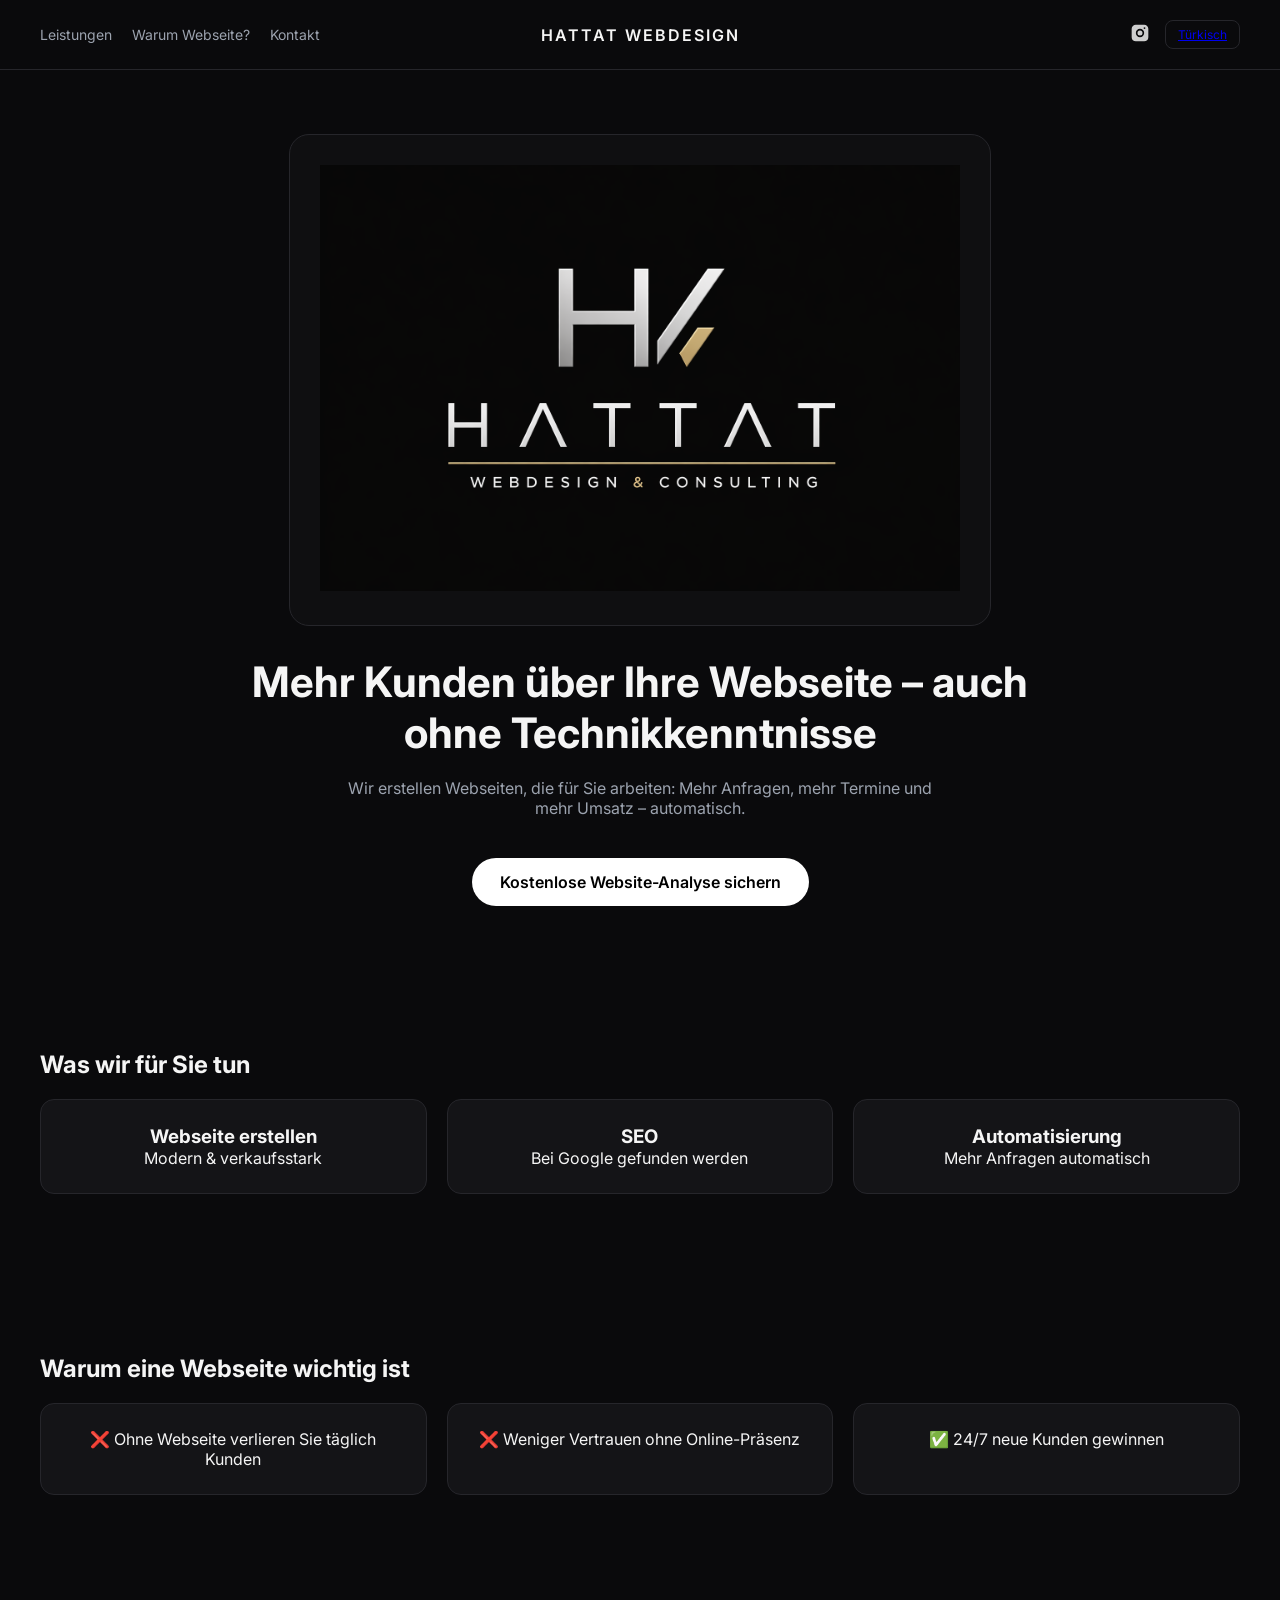
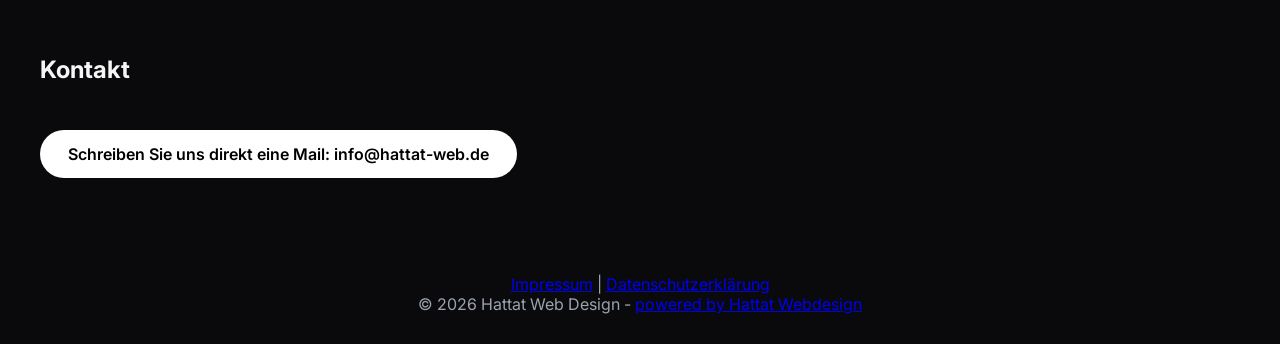
==== index.html @ f9e02ce4 "ch05" ====
<!DOCTYPE html>
<html lang="de">
<head>
<meta charset="UTF-8">
<meta name="viewport" content="width=device-width, initial-scale=1.0">

<title>Webdesign Mannheim & Umgebung | Mehr Kunden mit Ihrer Webseite</title>
<meta name="description" content="Professionelles Webdesign für Mannheim, Heidelberg & Umgebung. Mehr Kunden, mehr Anfragen und mehr Umsatz mit Ihrer Webseite. Jetzt kostenloses Angebot sichern.">

<link rel="icon" type="image/png" href="assets/logo.png">
<link href="https://fonts.googleapis.com/css2?family=Inter:wght@400;600&display=swap" rel="stylesheet">

<style>
:root {
  --bg:#0a0a0c;
  --card:#141417;
  --text:#f5f5f5;
  --muted:#9ca3af;
  --border:#26262b;
  --accent:#c39b6e;
}

* {margin:0;padding:0;box-sizing:border-box;font-family:Inter,sans-serif;}
body {background:var(--bg);color:var(--text);} 

header {
  display:grid;
  grid-template-columns:1fr auto 1fr;
  align-items:center;
  padding:20px 40px;
  border-bottom:1px solid var(--border);
}

nav {display:flex;gap:20px;}
nav a {color:var(--muted);text-decoration:none;font-size:14px;}
nav a:hover {color:white;}

.logo-text {text-align:center;font-weight:600;letter-spacing:2px;}

.header-right {display:flex;justify-content:flex-end;gap:15px;align-items:center;}

.lang {border:1px solid var(--border);padding:6px 12px;border-radius:8px;cursor:pointer;font-size:12px;}

.insta-icon {
  width:20px;
  height:20px;
  display:inline-block;
  cursor:pointer;
  opacity:0.8;
  transition:0.3s;
}

.insta-icon:hover {opacity:1;transform:scale(1.1);} 

.hero {
  min-height:100vh;
  display:flex;
  flex-direction:column;
  justify-content:center;
  align-items:center;
  text-align:center;
  padding:20px;
}

.hero-logo {
  border:1px solid var(--border);
  padding:30px;
  border-radius:20px;
  margin-bottom:30px;
  background:rgba(255,255,255,0.02);
}

.hero-logo img {
  width:640px;
}

.hero h1 {font-size:42px;max-width:800px;}
.hero p {margin-top:20px;color:var(--muted);max-width:600px;}

.cta {
  margin-top:40px;
  padding:14px 28px;
  background:white;
  color:black;
  border-radius:50px;
  font-weight:600;
  text-decoration:none;
}

section {padding:80px 40px;}
h2 {margin-bottom:20px;}

.grid {display:grid;grid-template-columns:repeat(3,1fr);gap:20px;}
.card {background:var(--card);border:1px solid var(--border);padding:25px;border-radius:14px;text-align:center;}

form {display:flex;flex-direction:column;gap:15px;margin-top:20px;width:100%;max-width:400px;}
input,textarea {
  padding:12px;
  border-radius:8px;
  border:1px solid var(--border);
  background:#111;
  color:white;
}

button {padding:14px;border:none;border-radius:30px;background:var(--accent);color:black;font-weight:600;cursor:pointer;}

.site-footer {text-align:center;padding:30px;color:var(--muted);} 

.footer-icons {
  margin-top:10px;
}

@media(max-width:900px){
  .grid {grid-template-columns:1fr;}
  header {grid-template-columns:1fr;text-align:center;gap:20px;}
}
</style>
</head>

<body>

<header>
<nav>
<a href="#services">Leistungen</a>
<a href="#about">Warum Webseite?</a>
<a href="#contact">Kontakt</a>
</nav>

<div class="logo-text">HATTAT WEBDESIGN</div>

<div class="header-right">
<a href="https://www.instagram.com/hattat_web" target="_blank">
<svg class="insta-icon" fill="white" viewBox="0 0 24 24">
<path d="M7 2C4.2 2 2 4.2 2 7v10c0 2.8 2.2 5 5 5h10c2.8 0 5-2.2 5-5V7c0-2.8-2.2-5-5-5H7zm5 5a5 5 0 110 10 5 5 0 010-10zm6.5-.9a1.1 1.1 0 11-2.2 0 1.1 1.1 0 012.2 0zM12 9a3 3 0 100 6 3 3 0 000-6z"/>
</svg>
</a>
<a class="lang" href="index_tr.html">Türkisch</a>
</div>
</header>

<main>

<section class="hero">

<div class="hero-logo">
<img src="assets/logo.png" alt="Hattat Logo">
</div>

<h1>Mehr Kunden über Ihre Webseite – auch ohne Technikkenntnisse</h1>
<p>Wir erstellen Webseiten, die für Sie arbeiten: Mehr Anfragen, mehr Termine und mehr Umsatz – automatisch.</p>

<a href="#contact" class="cta">Kostenlose Website-Analyse sichern</a>

</section>

<section id="services">
<h2>Was wir für Sie tun</h2>
<div class="grid">
<div class="card"><h3>Webseite erstellen</h3><p>Modern & verkaufsstark</p></div>
<div class="card"><h3>SEO</h3><p>Bei Google gefunden werden</p></div>
<div class="card"><h3>Automatisierung</h3><p>Mehr Anfragen automatisch</p></div>
</div>
</section>

<section id="about">
<h2>Warum eine Webseite wichtig ist</h2>
<div class="grid">
<div class="card">❌ Ohne Webseite verlieren Sie täglich Kunden</div>
<div class="card">❌ Weniger Vertrauen ohne Online-Präsenz</div>
<div class="card">✅ 24/7 neue Kunden gewinnen</div>
</div>
</section>

<section id="contact">
<h2>Kontakt</h2>

<br>
<br>
 <a class="cta contact-btn" href="mailto:info@hattat-web.de">
    Schreiben Sie uns direkt eine Mail: info@hattat-web.de
  </a>

</section>

</main>

<footer class="site-footer">
  <div class="footer-nav">
    <a href="impressum.html">Impressum</a> |
    <a href="datenschutz.html">Datenschutzerklärung</a>
  </div>
  <p class="footer-copyright">
    &copy; 2026 Hattat Web Design - <a href="https://www.instagram.com/hattat_web?igsh=cmF1N2UxOXczeHlw&utm_source=qr">powered by Hattat Webdesign</a>
  </p>
  </footer>



</body>
</html>
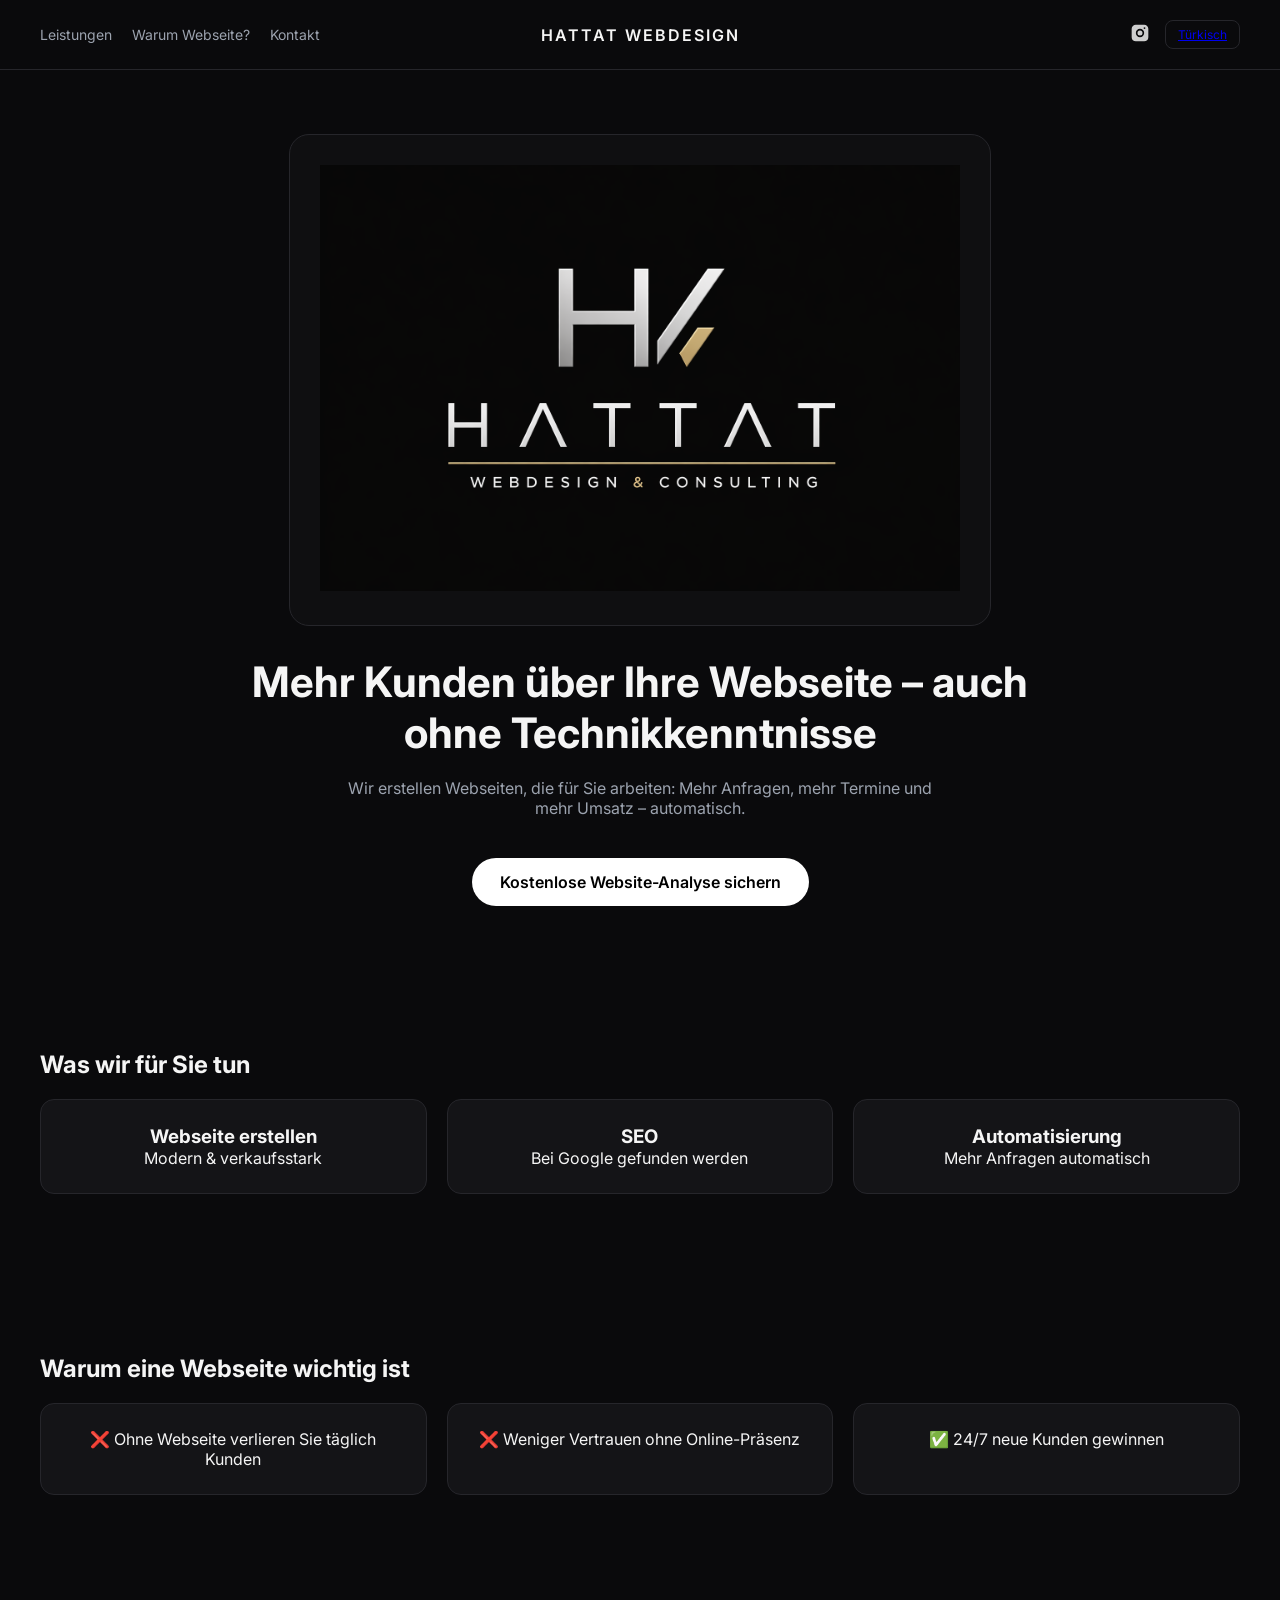
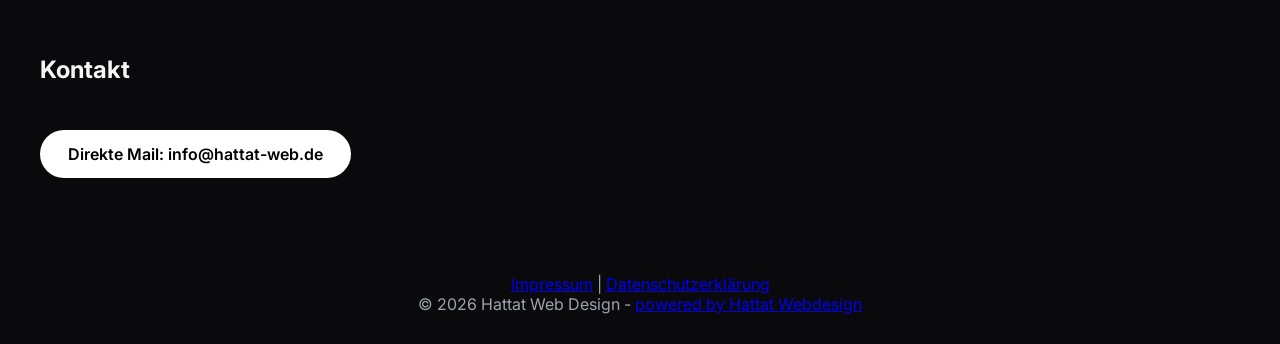
==== commit 0fe32097: "ch06" ====
--- a/index.html
+++ b/index.html
@@ -177,7 +177,7 @@
 <br>
 <br>
  <a class="cta contact-btn" href="mailto:info@hattat-web.de">
-    Schreiben Sie uns direkt eine Mail: info@hattat-web.de
+    Direkte Mail: info@hattat-web.de
   </a>
 
 </section>
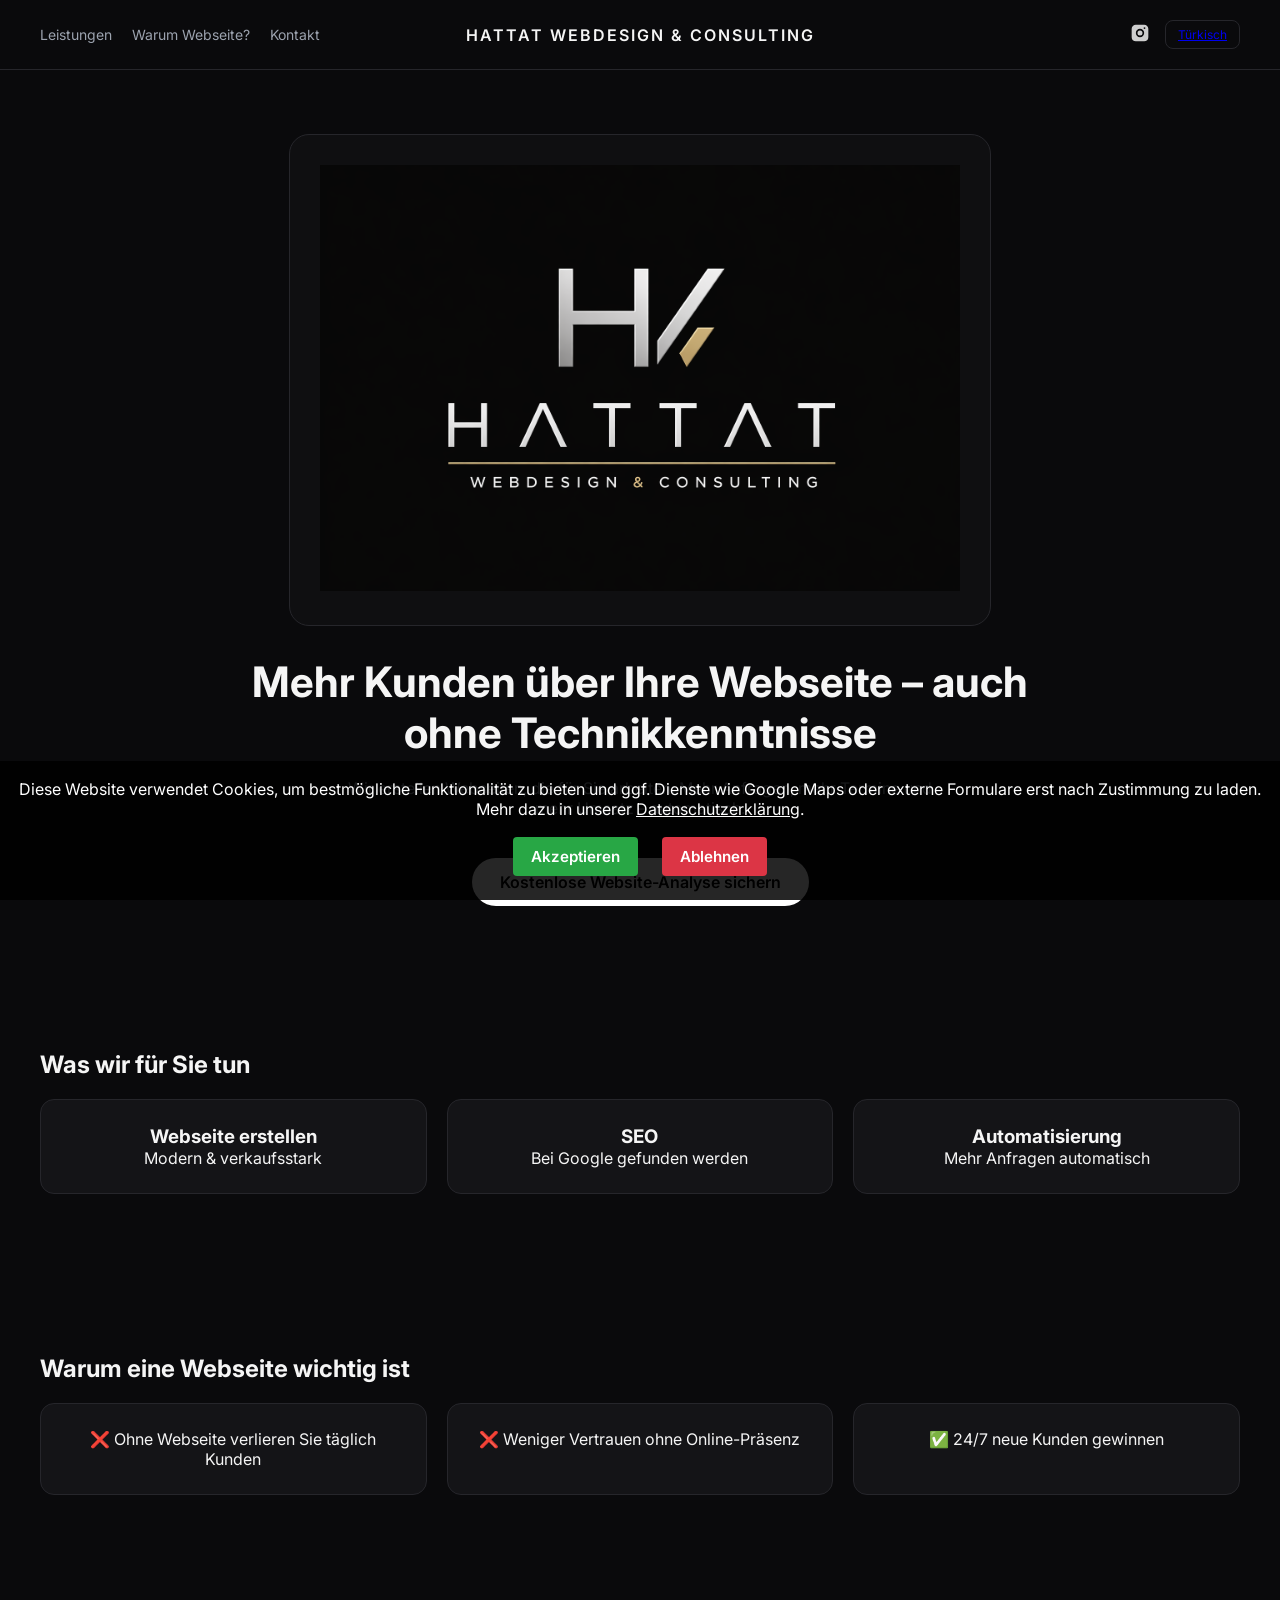
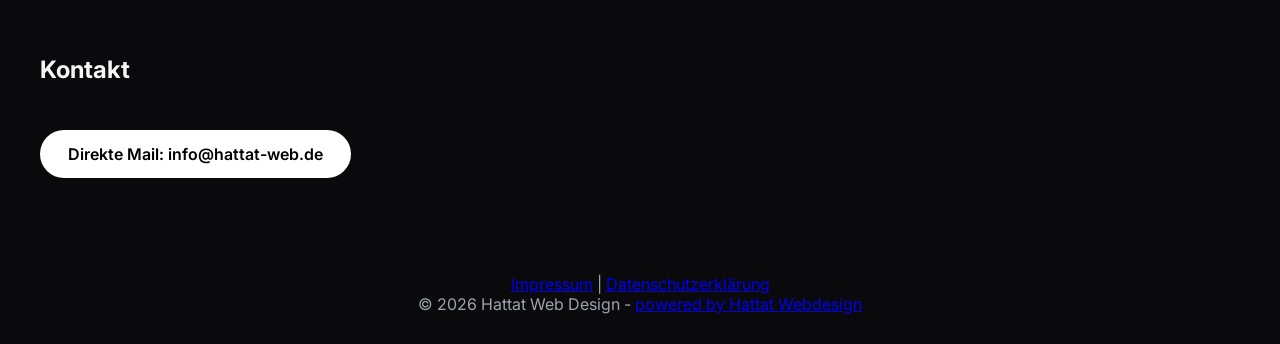
==== commit 2bcd11a0: "ch009" ====
--- a/index.html
+++ b/index.html
@@ -114,10 +114,66 @@
   .grid {grid-template-columns:1fr;}
   header {grid-template-columns:1fr;text-align:center;gap:20px;}
 }
+
+
+/* Cookie Consent Banner */
+.cookie-banner {
+  position: fixed;
+  bottom: 0;
+  left: 0;
+  right: 0;
+  background: rgba(0, 0, 0, 0.85);
+  color: #fff;
+  padding: 18px;
+  display: none;
+  justify-content: center;
+  align-items: center;
+  gap: 12px;
+  z-index: 9999;
+  text-align: center;
+}
+.cookie-banner.show {
+  display: flex;
+  flex-wrap: wrap;
+}
+.cookie-banner button {
+  margin: 6px;
+  padding: 10px 18px;
+  border: none;
+  border-radius: 4px;
+  font-size: 0.95rem;
+  cursor: pointer;
+}
+#cookie-accept {
+  background: #28a745;
+  color: #fff;
+}
+#cookie-decline {
+  background: #dc3545;
+  color: #fff;
+}
+  
+
+  
 </style>
 </head>
 
 <body>
+
+
+<!-- Cookie Consent Banner -->
+<div id="cookie-banner" class="cookie-banner">
+  <p>
+    Diese Website verwendet Cookies, um bestmögliche Funktionalität zu bieten
+    und ggf. Dienste wie Google Maps oder externe Formulare erst nach Zustimmung zu laden.
+    Mehr dazu in unserer <a href="datenschutz.html" style="color: #fff; text-decoration: underline;">Datenschutzerklärung</a>.
+  </p>
+  <button id="cookie-accept">Akzeptieren</button>
+  <button id="cookie-decline">Ablehnen</button>
+</div>
+
+  
+  
 
 <header>
 <nav>
@@ -126,7 +182,7 @@
 <a href="#contact">Kontakt</a>
 </nav>
 
-<div class="logo-text">HATTAT WEBDESIGN</div>
+<div class="logo-text">HATTAT WEBDESIGN & CONSULTING</div>
 
 <div class="header-right">
 <a href="https://www.instagram.com/hattat_web" target="_blank">
@@ -194,7 +250,7 @@
   </p>
   </footer>
 
-
+<script src="main.js"></script>
 
 </body>
 </html>
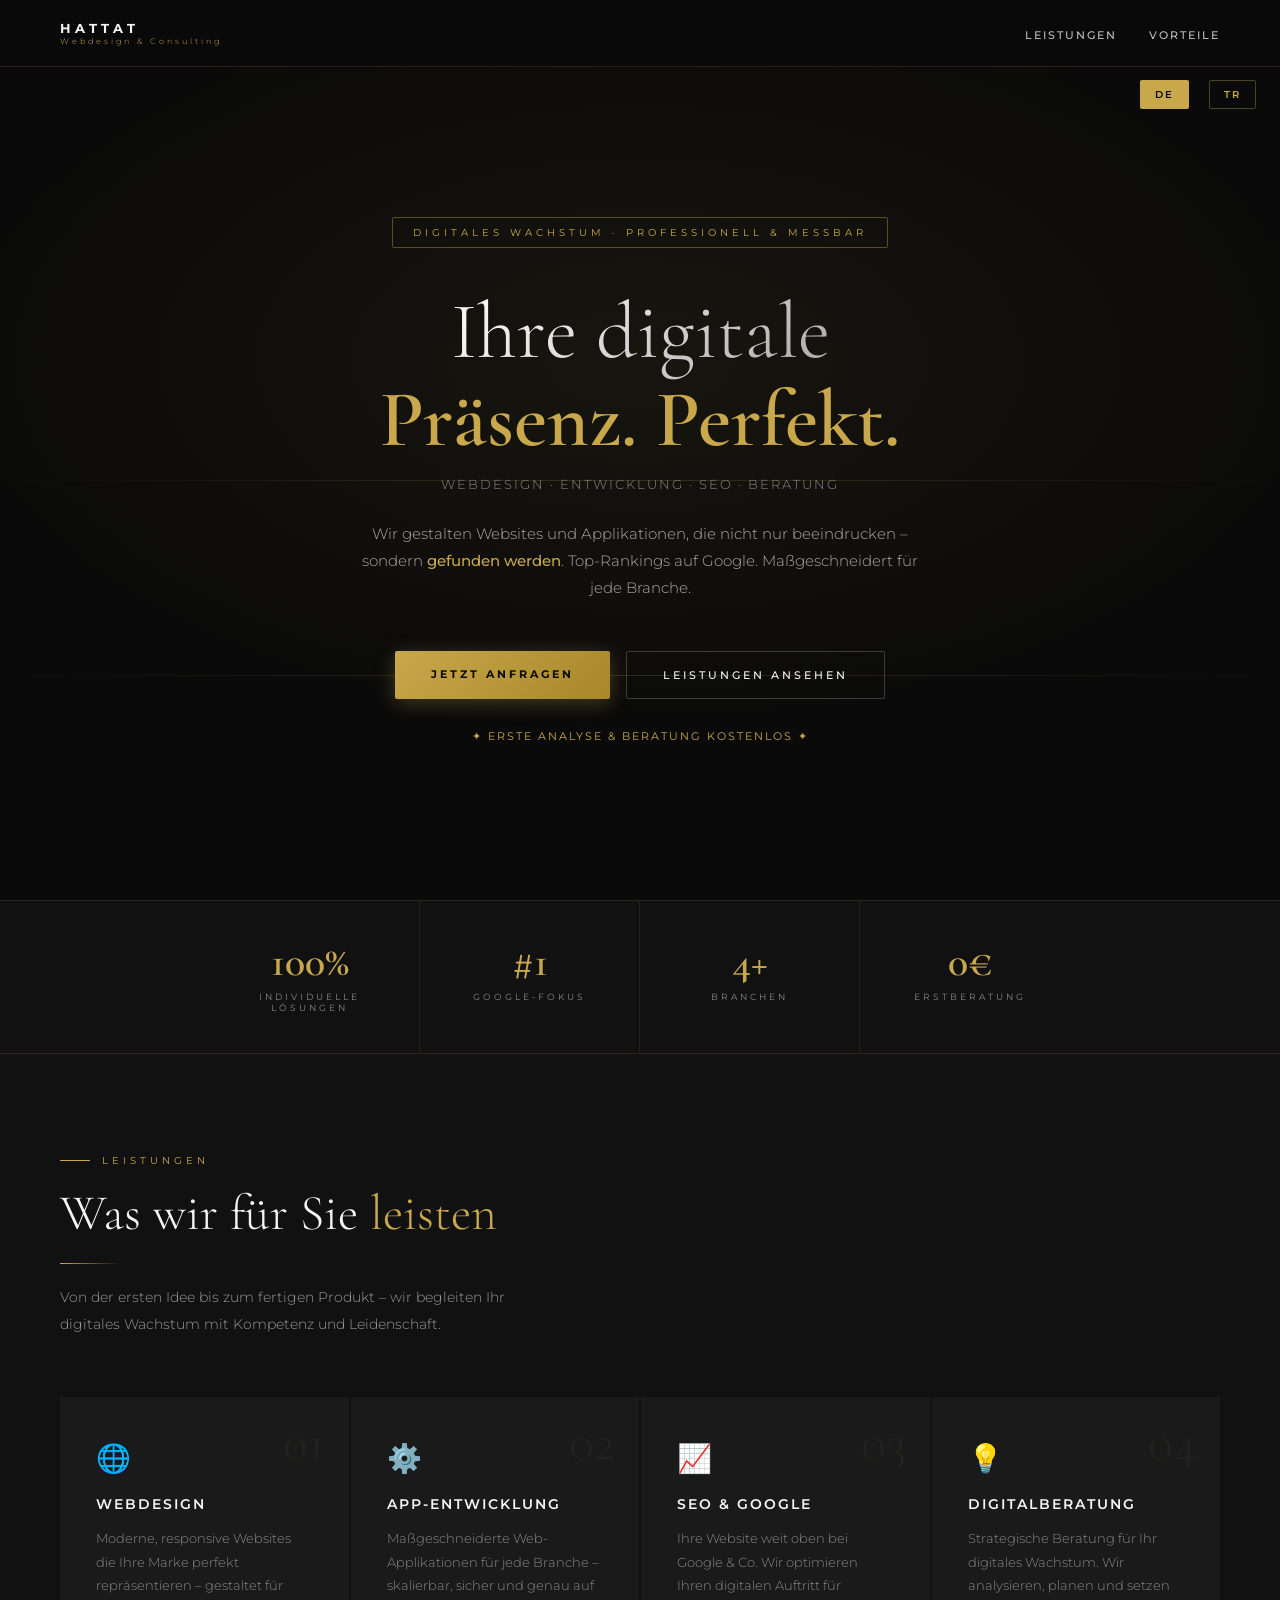
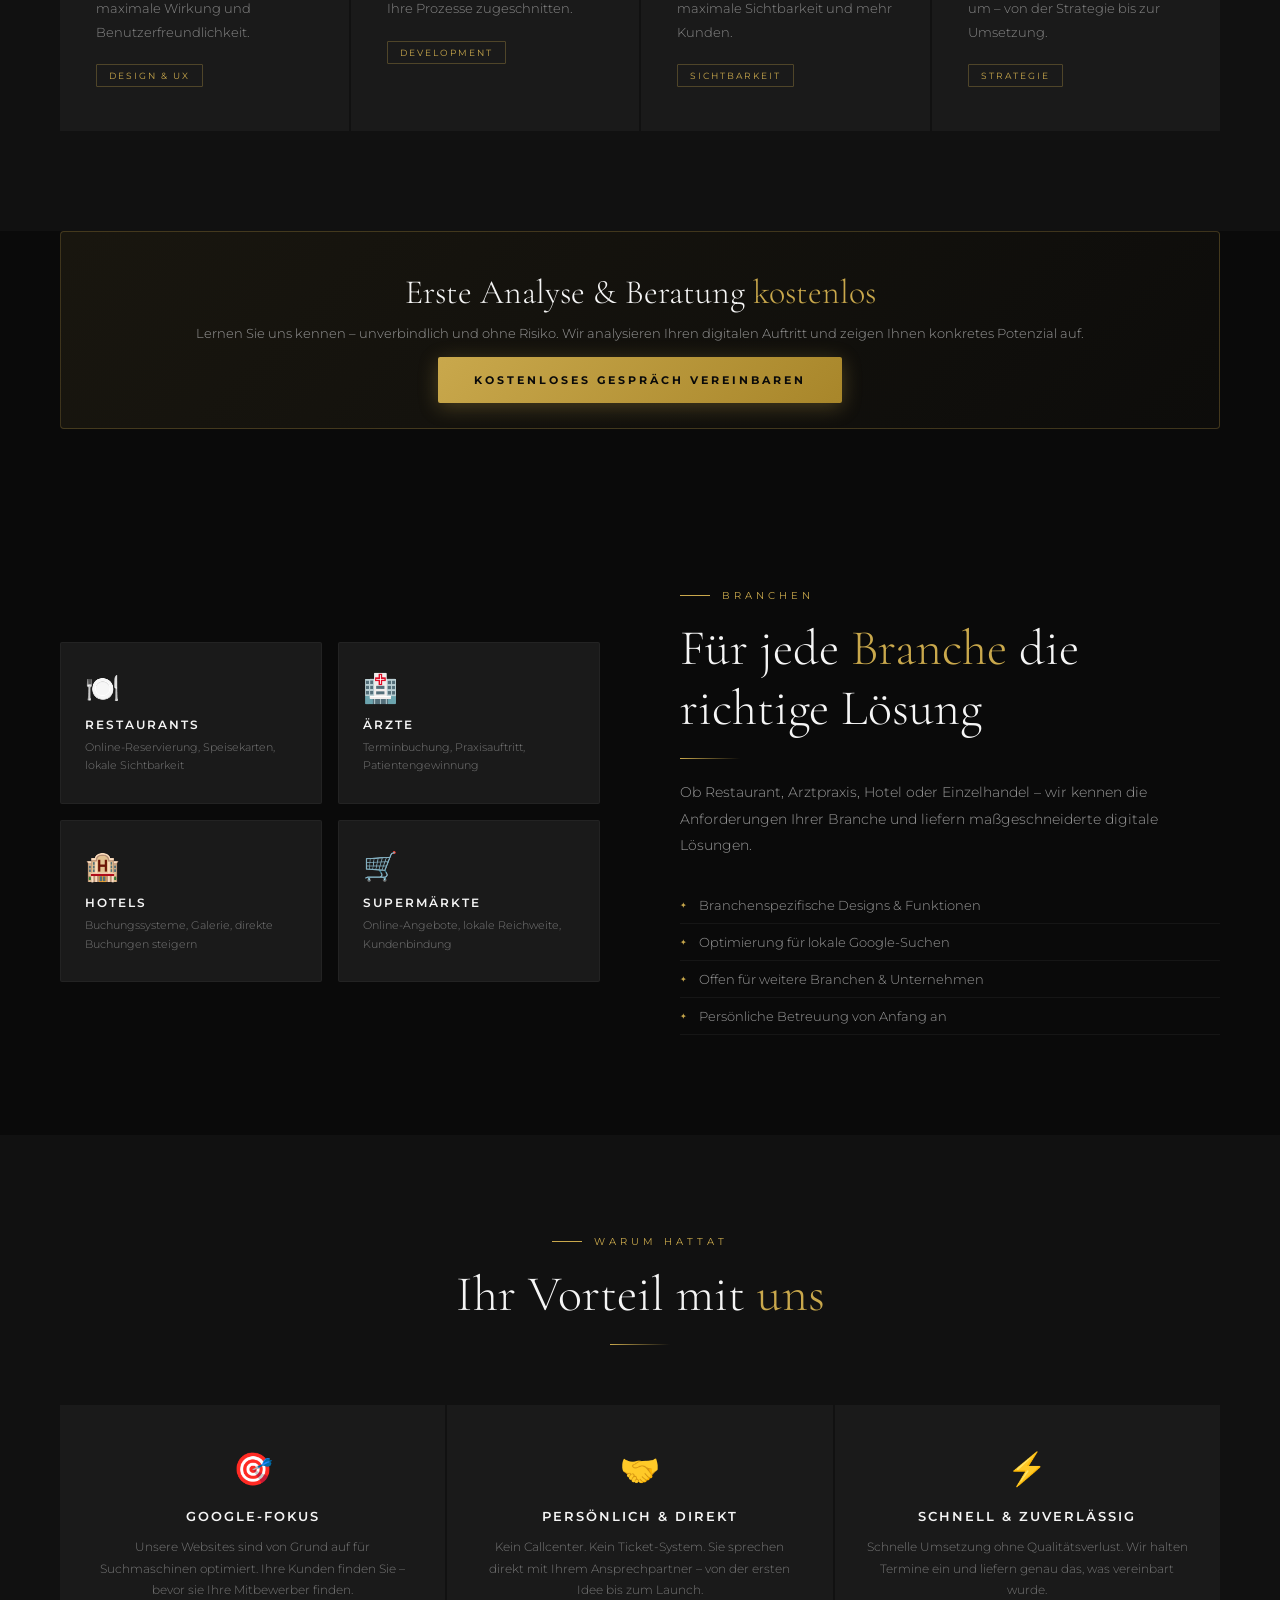
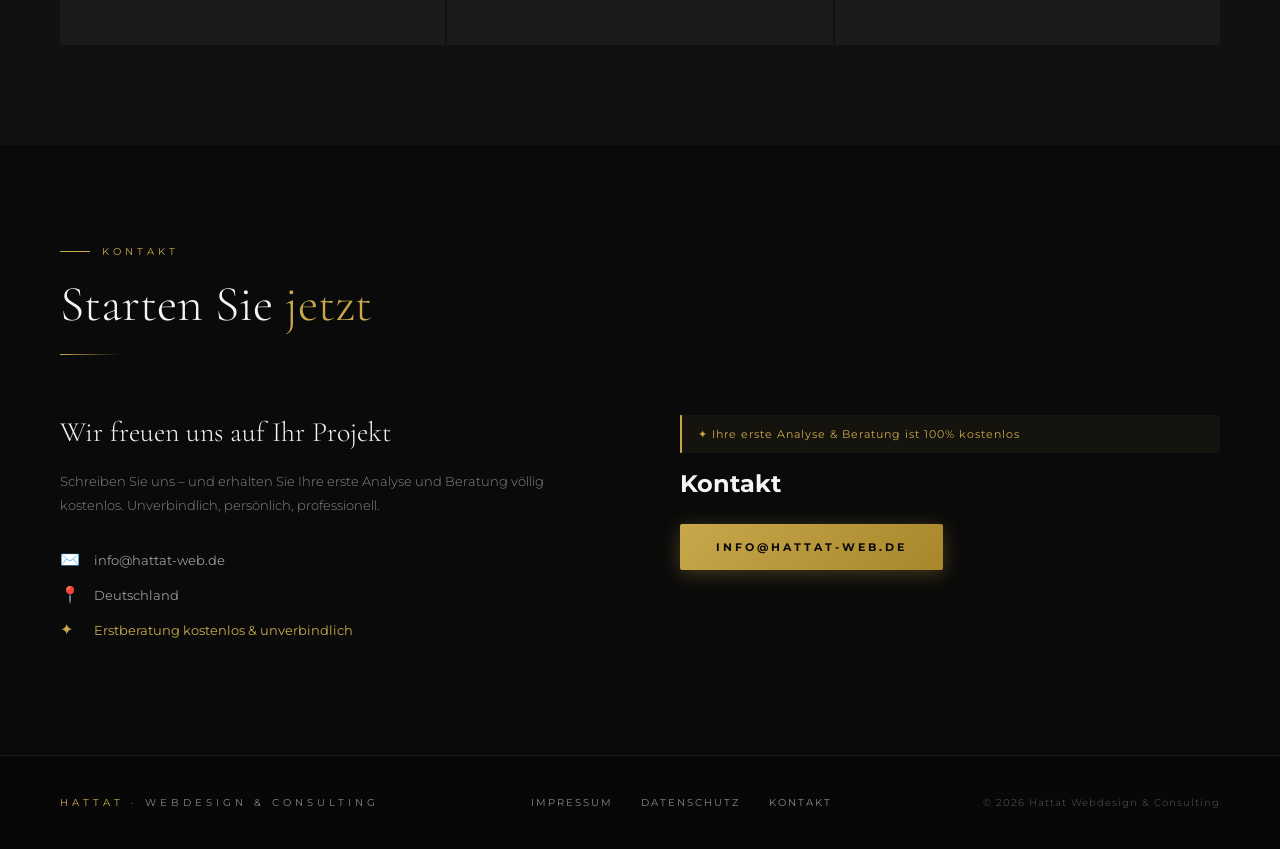
==== commit b0408b6c: "ch030" ====
--- a/index.html
+++ b/index.html
@@ -3,254 +3,397 @@
 <head>
 <meta charset="UTF-8">
 <meta name="viewport" content="width=device-width, initial-scale=1.0">
-
-<title>Webdesign Mannheim & Umgebung | Mehr Kunden mit Ihrer Webseite</title>
-<meta name="description" content="Professionelles Webdesign für Mannheim, Heidelberg & Umgebung. Mehr Kunden, mehr Anfragen und mehr Umsatz mit Ihrer Webseite. Jetzt kostenloses Angebot sichern.">
-
+<meta http-equiv="X-Content-Type-Options" content="nosniff">
+<meta http-equiv="X-Frame-Options" content="DENY">
+<meta http-equiv="Referrer-Policy" content="strict-origin-when-cross-origin">
+<meta http-equiv="Permissions-Policy" content="camera=(), microphone=(), geolocation=()">
+<meta name="description" content="Hattat Webdesign & Consulting – Professionelle Websites, Apps und SEO für Restaurants, Ärzte, Hotels und mehr.">
+<title>Hattat Webdesign & Consulting</title>
 <link rel="icon" type="image/png" href="assets/logo.png">
-<link href="https://fonts.googleapis.com/css2?family=Inter:wght@400;600&display=swap" rel="stylesheet">
-
 <style>
-:root {
-  --bg:#0a0a0c;
-  --card:#141417;
-  --text:#f5f5f5;
-  --muted:#9ca3af;
-  --border:#26262b;
-  --accent:#c39b6e;
-}
-
-* {margin:0;padding:0;box-sizing:border-box;font-family:Inter,sans-serif;}
-body {background:var(--bg);color:var(--text);} 
-
-header {
-  display:grid;
-  grid-template-columns:1fr auto 1fr;
-  align-items:center;
-  padding:20px 40px;
-  border-bottom:1px solid var(--border);
-}
-
-nav {display:flex;gap:20px;}
-nav a {color:var(--muted);text-decoration:none;font-size:14px;}
-nav a:hover {color:white;}
-
-.logo-text {text-align:center;font-weight:600;letter-spacing:2px;}
-
-.header-right {display:flex;justify-content:flex-end;gap:15px;align-items:center;}
-
-.lang {border:1px solid var(--border);padding:6px 12px;border-radius:8px;cursor:pointer;font-size:12px;}
-
-.insta-icon {
-  width:20px;
-  height:20px;
-  display:inline-block;
-  cursor:pointer;
-  opacity:0.8;
-  transition:0.3s;
-}
-
-.insta-icon:hover {opacity:1;transform:scale(1.1);} 
-
-.hero {
-  min-height:100vh;
-  display:flex;
-  flex-direction:column;
-  justify-content:center;
-  align-items:center;
-  text-align:center;
-  padding:20px;
-}
-
-.hero-logo {
-  border:1px solid var(--border);
-  padding:30px;
-  border-radius:20px;
-  margin-bottom:30px;
-  background:rgba(255,255,255,0.02);
-}
-
-.hero-logo img {
-  width:640px;
-}
-
-.hero h1 {font-size:42px;max-width:800px;}
-.hero p {margin-top:20px;color:var(--muted);max-width:600px;}
-
-.cta {
-  margin-top:40px;
-  padding:14px 28px;
-  background:white;
-  color:black;
-  border-radius:50px;
-  font-weight:600;
-  text-decoration:none;
-}
-
-section {padding:80px 40px;}
-h2 {margin-bottom:20px;}
-
-.grid {display:grid;grid-template-columns:repeat(3,1fr);gap:20px;}
-.card {background:var(--card);border:1px solid var(--border);padding:25px;border-radius:14px;text-align:center;}
-
-form {display:flex;flex-direction:column;gap:15px;margin-top:20px;width:100%;max-width:400px;}
-input,textarea {
-  padding:12px;
-  border-radius:8px;
-  border:1px solid var(--border);
-  background:#111;
-  color:white;
-}
-
-button {padding:14px;border:none;border-radius:30px;background:var(--accent);color:black;font-weight:600;cursor:pointer;}
-
-.site-footer {text-align:center;padding:30px;color:var(--muted);} 
-
-.footer-icons {
-  margin-top:10px;
-}
-
-@media(max-width:900px){
-  .grid {grid-template-columns:1fr;}
-  header {grid-template-columns:1fr;text-align:center;gap:20px;}
-}
-
-
-/* Cookie Consent Banner */
-.cookie-banner {
-  position: fixed;
-  bottom: 0;
-  left: 0;
-  right: 0;
-  background: rgba(0, 0, 0, 0.85);
-  color: #fff;
-  padding: 18px;
-  display: none;
-  justify-content: center;
-  align-items: center;
-  gap: 12px;
-  z-index: 9999;
-  text-align: center;
-}
-.cookie-banner.show {
-  display: flex;
-  flex-wrap: wrap;
-}
-.cookie-banner button {
-  margin: 6px;
-  padding: 10px 18px;
-  border: none;
-  border-radius: 4px;
-  font-size: 0.95rem;
-  cursor: pointer;
-}
-#cookie-accept {
-  background: #28a745;
-  color: #fff;
-}
-#cookie-decline {
-  background: #dc3545;
-  color: #fff;
-}
-  
-
-  
+  @import url('https://fonts.googleapis.com/css2?family=Cormorant+Garamond:wght@300;400;600&family=Montserrat:wght@300;400;500;600;700&display=swap');
+  :root{--gold:#C9A84C;--gold-light:#e2c97e;--dark:#0a0a0a;--dark2:#111111;--dark3:#1a1a1a;--silver:#c0c0c0;--white:#f5f5f5;--text-muted:#888;}
+  *{margin:0;padding:0;box-sizing:border-box;}
+  html{scroll-behavior:smooth;}
+  body{font-family:'Montserrat',sans-serif;background:var(--dark);color:var(--white);overflow-x:hidden;}
+
+  /* LANG SWITCHER */
+  .lang-switch{position:fixed;top:80px;right:24px;z-index:200;display:flex;gap: 20px;}
+  .lang-btn{background:transparent;border:1px solid rgba(201,168,76,0.35);color:var(--gold);font-family:'Montserrat',sans-serif;font-size:10px;font-weight:600;letter-spacing:2px;padding:7px 14px;border-radius:2px;cursor:pointer;transition:background .3s,color .3s;position: relative;}
+  .lang-btn.active,.lang-btn:hover{background:var(--gold);color:var(--dark);}
+
+  /* NAV */
+  nav{position:fixed;top:0;width:100%;z-index:100;display:flex;justify-content:space-between;align-items:center;padding:20px 60px;background:rgba(10,10,10,0.93);backdrop-filter:blur(14px);border-bottom:1px solid rgba(201,168,76,0.15);}
+  .nav-brand{display:flex;flex-direction:column;}
+  .nav-name{font-size:13px;font-weight:700;letter-spacing:4px;color:var(--white);}
+  .nav-sub{font-size:8px;font-weight:300;letter-spacing:3px;color:var(--gold);}
+  .nav-links{display:flex;gap:32px;list-style:none;}
+  .nav-links a{color:var(--silver);font-size:11px;font-weight:500;letter-spacing:2px;text-decoration:none;text-transform:uppercase;transition:color .3s;}
+  .nav-links a:hover{color:var(--gold);}
+  .nav-cta{border:1px solid var(--gold)!important;color:var(--gold)!important;padding:10px 22px;border-radius:2px;transition:background .3s,color .3s!important;}
+  .nav-cta:hover{background:var(--gold)!important;color:var(--dark)!important;}
+
+  /* HERO */
+  #hero{min-height:100vh;display:flex;align-items:center;justify-content:center;text-align:center;position:relative;padding:140px 40px 80px;overflow:hidden;}
+  .hero-bg{position:absolute;inset:0;background:radial-gradient(ellipse 80% 60% at 50% 40%,rgba(201,168,76,0.07) 0%,transparent 70%);}
+  .hero-line{position:absolute;height:1px;background:linear-gradient(90deg,transparent,rgba(201,168,76,0.2),transparent);width:100%;}
+  .hero-line:nth-child(1){top:25%}.hero-line:nth-child(2){top:75%}
+  .hero-content{position:relative;z-index:1;max-width:860px;}
+  .hero-badge{display:inline-block;border:1px solid rgba(201,168,76,0.4);color:var(--gold);font-size:10px;letter-spacing:4px;text-transform:uppercase;padding:8px 20px;border-radius:2px;margin-bottom:40px;}
+  .hero-title{font-family:'Cormorant Garamond',serif;font-size:clamp(42px,7vw,80px);font-weight:300;line-height:1.1;margin-bottom:12px;}
+  .hero-title .gold{color:var(--gold);font-weight:600;}
+  .hero-title .silver{background:linear-gradient(135deg,#fff,#aaa);-webkit-background-clip:text;-webkit-text-fill-color:transparent;}
+  .hero-sub{font-size:13px;font-weight:300;letter-spacing:2px;color:var(--text-muted);margin-bottom:28px;text-transform:uppercase;}
+  .hero-desc{font-size:15px;font-weight:300;line-height:1.8;color:#aaa;max-width:580px;margin:0 auto 50px;}
+  .hero-desc span{color:var(--gold);font-weight:500;}
+  .hero-btns{display:flex;gap:16px;justify-content:center;flex-wrap:wrap;}
+  .btn-primary{background:linear-gradient(135deg,var(--gold),#a8862a);color:var(--dark);font-size:11px;font-weight:700;letter-spacing:3px;text-transform:uppercase;padding:16px 36px;border:none;border-radius:2px;cursor:pointer;text-decoration:none;transition:transform .2s,box-shadow .2s;box-shadow:0 4px 20px rgba(201,168,76,.3);}
+  .btn-primary:hover{transform:translateY(-2px);box-shadow:0 8px 30px rgba(201,168,76,.4);}
+  .btn-secondary{background:transparent;color:var(--white);font-size:11px;font-weight:500;letter-spacing:3px;text-transform:uppercase;padding:16px 36px;border:1px solid rgba(255,255,255,.2);border-radius:2px;cursor:pointer;text-decoration:none;transition:border-color .3s,color .3s;}
+  .btn-secondary:hover{border-color:var(--gold);color:var(--gold);}
+  .hero-free{margin-top:30px;font-size:11px;letter-spacing:2px;color:var(--gold);text-transform:uppercase;}
+  .hero-free::before{content:"✦ "}.hero-free::after{content:" ✦"}
+
+  /* STATS */
+  .stats{display:flex;justify-content:center;border-top:1px solid rgba(201,168,76,.15);border-bottom:1px solid rgba(201,168,76,.15);background:var(--dark2);}
+  .stat{flex:1;max-width:220px;text-align:center;padding:40px 20px;border-right:1px solid rgba(201,168,76,.1);}
+  .stat:last-child{border-right:none;}
+  .stat-num{font-family:'Cormorant Garamond',serif;font-size:42px;font-weight:600;color:var(--gold);line-height:1;}
+  .stat-label{font-size:9px;letter-spacing:3px;text-transform:uppercase;color:var(--text-muted);margin-top:8px;}
+
+  /* SECTIONS */
+  section{padding:100px 60px;}
+  .section-tag{font-size:10px;letter-spacing:4px;text-transform:uppercase;color:var(--gold);margin-bottom:16px;display:flex;align-items:center;gap:12px;}
+  .section-tag::before{content:'';display:inline-block;width:30px;height:1px;background:var(--gold);}
+  .section-title{font-family:'Cormorant Garamond',serif;font-size:clamp(32px,4vw,50px);font-weight:300;line-height:1.2;margin-bottom:16px;}
+  .section-title .gold{color:var(--gold);}
+  .section-desc{font-size:14px;font-weight:300;line-height:1.9;color:#999;max-width:500px;}
+  .gold-divider{width:60px;height:1px;background:linear-gradient(90deg,var(--gold),transparent);margin:20px 0;}
+
+  /* SERVICES */
+  #leistungen{background:var(--dark2);}
+  .services-grid{display:grid;grid-template-columns:repeat(auto-fit,minmax(280px,1fr));gap:2px;margin-top:60px;}
+  .service-card{background:var(--dark3);padding:44px 36px;position:relative;overflow:hidden;transition:background .3s;}
+  .service-card::before{content:'';position:absolute;top:0;left:0;width:100%;height:2px;background:linear-gradient(90deg,transparent,var(--gold),transparent);opacity:0;transition:opacity .3s;}
+  .service-card:hover{background:#202020;}
+  .service-card:hover::before{opacity:1;}
+  .service-icon{font-size:28px;margin-bottom:20px;}
+  .service-num{position:absolute;top:20px;right:24px;font-family:'Cormorant Garamond',serif;font-size:52px;font-weight:300;color:rgba(201,168,76,.06);line-height:1;}
+  .service-title{font-size:14px;font-weight:600;letter-spacing:2px;text-transform:uppercase;margin-bottom:14px;color:var(--white);}
+  .service-desc{font-size:13px;font-weight:300;line-height:1.8;color:#888;}
+  .service-tag{display:inline-block;margin-top:20px;font-size:9px;letter-spacing:2px;text-transform:uppercase;color:var(--gold);border:1px solid rgba(201,168,76,.3);padding:5px 12px;border-radius:1px;}
+
+  /* ZIELGRUPPEN */
+  #zielgruppen{background:var(--dark);}
+  .ziel-layout{display:grid;grid-template-columns:1fr 1fr;gap:80px;align-items:center;margin-top:60px;}
+  .ziel-grid{display:grid;grid-template-columns:1fr 1fr;gap:16px;}
+  .ziel-card{background:var(--dark3);border:1px solid rgba(255,255,255,.04);padding:28px 24px;border-radius:2px;transition:border-color .3s,transform .3s;}
+  .ziel-card:hover{border-color:rgba(201,168,76,.3);transform:translateY(-4px);}
+  .ziel-icon{font-size:28px;margin-bottom:12px;}
+  .ziel-name{font-size:12px;font-weight:600;letter-spacing:2px;text-transform:uppercase;color:var(--white);margin-bottom:6px;}
+  .ziel-desc{font-size:11px;font-weight:300;line-height:1.7;color:#777;}
+  .ziel-features{list-style:none;margin-top:28px;}
+  .ziel-features li{font-size:13px;font-weight:300;color:#999;padding:10px 0;border-bottom:1px solid rgba(255,255,255,.05);display:flex;align-items:center;gap:12px;}
+  .ziel-features li::before{content:'✦';color:var(--gold);font-size:8px;}
+
+  /* USPs */
+  #vorteile{background:var(--dark2);}
+  .usp-grid{display:grid;grid-template-columns:repeat(3,1fr);gap:2px;margin-top:60px;}
+  .usp-card{background:var(--dark3);padding:44px 32px;text-align:center;}
+  .usp-icon{font-size:32px;margin-bottom:20px;}
+  .usp-title{font-size:13px;font-weight:600;letter-spacing:2px;text-transform:uppercase;margin-bottom:12px;color:var(--white);}
+  .usp-desc{font-size:12px;font-weight:300;line-height:1.8;color:#777;}
+
+  /* FREE BANNER */
+  .free-banner{background:linear-gradient(135deg,rgba(201,168,76,.08),rgba(201,168,76,.02));border:1px solid rgba(201,168,76,.25);border-radius:4px;padding:40px 60px;text-align:center;margin:0 60px;}
+  .free-banner h3{font-family:'Cormorant Garamond',serif;font-size:34px;font-weight:300;margin-bottom:12px;}
+  .free-banner h3 span{color:var(--gold);}
+  .free-banner p{font-size:13px;font-weight:300;color:#999;margin-bottom:28px;}
+
+  /* KONTAKT */
+  #kontakt{background:var(--dark);}
+  .kontakt-layout{display:grid;grid-template-columns:1fr 1fr;gap:80px;align-items:start;margin-top:60px;}
+  .kontakt-info h3{font-family:'Cormorant Garamond',serif;font-size:28px;font-weight:300;margin-bottom:20px;}
+  .kontakt-info p{font-size:13px;font-weight:300;line-height:1.9;color:#888;margin-bottom:32px;}
+  .kontakt-detail{display:flex;align-items:center;gap:14px;margin-bottom:16px;font-size:13px;color:#999;}
+  .kontakt-detail span:first-child{color:var(--gold);font-size:16px;width:20px;}
+  .form-group{margin-bottom:18px;}
+  .form-group input,.form-group textarea,.form-group select{width:100%;background:var(--dark3);border:1px solid rgba(255,255,255,.08);color:var(--white);font-family:'Montserrat',sans-serif;font-size:12px;font-weight:300;padding:16px 18px;border-radius:2px;outline:none;transition:border-color .3s;}
+  .form-group input:focus,.form-group textarea:focus,.form-group select:focus{border-color:var(--gold);}
+  .form-group select option{background:var(--dark3);}
+  .form-group textarea{height:120px;resize:none;}
+  .form-row{display:grid;grid-template-columns:1fr 1fr;gap:12px;}
+  .free-note{font-size:11px;letter-spacing:1px;color:var(--gold);margin-bottom:16px;padding:12px 16px;background:rgba(201,168,76,.06);border-left:2px solid var(--gold);border-radius:1px;}
+
+  /* FOOTER */
+  footer{background:#070707;border-top:1px solid rgba(201,168,76,.12);padding:40px 60px;display:flex;justify-content:space-between;align-items:center;flex-wrap:wrap;gap:20px;}
+  .footer-brand{font-size:10px;letter-spacing:4px;text-transform:uppercase;color:var(--text-muted);}
+  .footer-brand span{color:var(--gold);}
+  .footer-links{display:flex;gap:28px;}
+  .footer-links a{font-size:10px;letter-spacing:2px;text-transform:uppercase;color:var(--text-muted);text-decoration:none;transition:color .3s;}
+  .footer-links a:hover{color:var(--gold);}
+  .footer-copy{font-size:10px;color:#444;letter-spacing:1px;}
+
+  /* ANIMATIONS */
+  .fade-in{opacity:0;transform:translateY(30px);transition:opacity .7s ease,transform .7s ease;}
+  .fade-in.visible{opacity:1;transform:translateY(0);}
+
+  @media(max-width:768px){
+    nav{padding:16px 24px;}
+    .nav-links{display:none;}
+    section{padding:70px 24px;}
+    .ziel-layout,.kontakt-layout{grid-template-columns:1fr;gap:40px;}
+    .usp-grid{grid-template-columns:1fr;}
+    .free-banner{margin:0 24px;padding:30px 24px;}
+    footer{padding:30px 24px;flex-direction:column;text-align:center;}
+    .stats{flex-wrap:wrap;}
+    .stat{min-width:45%;border-right:none;border-bottom:1px solid rgba(201,168,76,.1);}
+    .lang-switch{top:16px;right:16px;}
+  }
+
+
+
+
+
 </style>
 </head>
-
 <body>
 
 
-<!-- Cookie Consent Banner -->
-<div id="cookie-banner" class="cookie-banner">
-  <p>
-    Diese Website verwendet Cookies, um bestmögliche Funktionalität zu bieten
-    und ggf. Dienste wie Google Maps oder externe Formulare erst nach Zustimmung zu laden.
-    Mehr dazu in unserer <a href="datenschutz.html" style="color: #fff; text-decoration: underline;">Datenschutzerklärung</a>.
-  </p>
-  <button id="cookie-accept">Akzeptieren</button>
-  <button id="cookie-decline">Ablehnen</button>
+
+
+<!-- NAV -->
+<nav>
+  <div class="nav-brand">
+    <div class="nav-name">HATTAT</div>
+    <div class="nav-sub" data-de="Webdesign & Consulting" data-tr="Web Tasarım & Danışmanlık">Webdesign & Consulting</div>
+  </div>
+  <ul class="nav-links">
+    <li><a href="#leistungen" data-de="Leistungen" data-tr="Hizmetler">Leistungen</a></li>
+    <li><a href="#vorteile" data-de="Vorteile" data-tr="Avantajlar">Vorteile</a></li>
+    
+  </ul>
+</nav>
+
+<!-- LANG SWITCHER -->
+<div class="lang-switch">
+  <button class="lang-btn active" onclick="setLang('de')">DE</button>
+  <button class="lang-btn" onclick="setLang('tr')">TR</button>
 </div>
 
-  
-  
-
-<header>
-<nav>
-<a href="#services">Leistungen</a>
-<a href="#about">Warum Webseite?</a>
-<a href="#contact">Kontakt</a>
-</nav>
-
-<div class="logo-text">HATTAT WEBDESIGN & CONSULTING</div>
-
-<div class="header-right">
-<a href="https://www.instagram.com/hattat_web" target="_blank">
-<svg class="insta-icon" fill="white" viewBox="0 0 24 24">
-<path d="M7 2C4.2 2 2 4.2 2 7v10c0 2.8 2.2 5 5 5h10c2.8 0 5-2.2 5-5V7c0-2.8-2.2-5-5-5H7zm5 5a5 5 0 110 10 5 5 0 010-10zm6.5-.9a1.1 1.1 0 11-2.2 0 1.1 1.1 0 012.2 0zM12 9a3 3 0 100 6 3 3 0 000-6z"/>
-</svg>
-</a>
-<a class="lang" href="index_tr.html">Türkisch</a>
+<!-- HERO -->
+<section id="hero">
+  <div class="hero-bg"></div>
+  <div class="hero-line"></div><div class="hero-line"></div>
+  <div class="hero-content">
+    <div class="hero-badge" data-de="Digitales Wachstum · Professionell & Messbar" data-tr="Dijital Büyüme · Profesyonel & Ölçülebilir">Digitales Wachstum · Professionell & Messbar</div>
+    <h1 class="hero-title">
+      <span class="silver" data-de="Ihre digitale" data-tr="Dijital">Ihre digitale</span><br>
+      <span class="gold" data-de="Präsenz. Perfekt." data-tr="Varlığınız. Mükemmel.">Präsenz. Perfekt.</span>
+    </h1>
+    <p class="hero-sub" data-de="Webdesign · Entwicklung · SEO · Beratung" data-tr="Web Tasarım · Geliştirme · SEO · Danışmanlık">Webdesign · Entwicklung · SEO · Beratung</p>
+    <p class="hero-desc" data-de="Wir gestalten Websites und Applikationen, die nicht nur beeindrucken – sondern <span>gefunden werden</span>. Top-Rankings auf Google. Maßgeschneidert für jede Branche." data-tr="Sadece etkileyici değil – <span>bulunan</span> web siteleri ve uygulamalar tasarlıyoruz. Google'da üst sıralarda. Her sektöre özel.">Wir gestalten Websites und Applikationen, die nicht nur beeindrucken – sondern <span>gefunden werden</span>. Top-Rankings auf Google. Maßgeschneidert für jede Branche.</p>
+    <div class="hero-btns">
+      <a href="#kontakt" class="btn-primary" data-de="Jetzt anfragen" data-tr="Hemen Teklif Alın">Jetzt anfragen</a>
+      <a href="#leistungen" class="btn-secondary" data-de="Leistungen ansehen" data-tr="Hizmetleri Gör">Leistungen ansehen</a>
+    </div>
+    <p class="hero-free" data-de="Erste Analyse & Beratung kostenlos" data-tr="İlk Analiz & Danışmanlık Ücretsiz">Erste Analyse & Beratung kostenlos</p>
+  </div>
+</section>
+
+<!-- STATS -->
+<div class="stats">
+  <div class="stat fade-in"><div class="stat-num">100%</div><div class="stat-label" data-de="Individuelle Lösungen" data-tr="Bireysel Çözümler">Individuelle Lösungen</div></div>
+  <div class="stat fade-in"><div class="stat-num">#1</div><div class="stat-label" data-de="Google-Fokus" data-tr="Google Odaklı">Google-Fokus</div></div>
+  <div class="stat fade-in"><div class="stat-num">4+</div><div class="stat-label" data-de="Branchen" data-tr="Sektörler">Branchen</div></div>
+  <div class="stat fade-in"><div class="stat-num">0€</div><div class="stat-label" data-de="Erstberatung" data-tr="İlk Danışmanlık">Erstberatung</div></div>
 </div>
-</header>
-
-<main>
-
-<section class="hero">
-
-<div class="hero-logo">
-<img src="assets/logo.png" alt="Hattat Logo">
+
+<!-- LEISTUNGEN -->
+<section id="leistungen">
+  <div class="section-tag" data-de="Leistungen" data-tr="Hizmetler">Leistungen</div>
+  <h2 class="section-title" data-de="Was wir für Sie <span class='gold'>leisten</span>" data-tr="Sizin için neler <span class='gold'>yapıyoruz</span>">Was wir für Sie <span class="gold">leisten</span></h2>
+  <div class="gold-divider"></div>
+  <p class="section-desc" data-de="Von der ersten Idee bis zum fertigen Produkt – wir begleiten Ihr digitales Wachstum mit Kompetenz und Leidenschaft." data-tr="İlk fikirden nihai ürüne – dijital büyümenizde uzmanlık ve tutkuyla yanınızdayız.">Von der ersten Idee bis zum fertigen Produkt – wir begleiten Ihr digitales Wachstum mit Kompetenz und Leidenschaft.</p>
+  <div class="services-grid">
+    <div class="service-card fade-in">
+      <div class="service-num">01</div><div class="service-icon">🌐</div>
+      <div class="service-title" data-de="Webdesign" data-tr="Web Tasarım">Webdesign</div>
+      <p class="service-desc" data-de="Moderne, responsive Websites die Ihre Marke perfekt repräsentieren – gestaltet für maximale Wirkung und Benutzerfreundlichkeit." data-tr="Markanızı mükemmel şekilde temsil eden modern, responsive web siteleri – maksimum etki ve kullanıcı dostu tasarım.">Moderne, responsive Websites die Ihre Marke perfekt repräsentieren – gestaltet für maximale Wirkung und Benutzerfreundlichkeit.</p>
+      <span class="service-tag" data-de="Design & UX" data-tr="Tasarım & UX">Design & UX</span>
+    </div>
+    <div class="service-card fade-in">
+      <div class="service-num">02</div><div class="service-icon">⚙️</div>
+      <div class="service-title" data-de="App-Entwicklung" data-tr="Uygulama Geliştirme">App-Entwicklung</div>
+      <p class="service-desc" data-de="Maßgeschneiderte Web-Applikationen für jede Branche – skalierbar, sicher und genau auf Ihre Prozesse zugeschnitten." data-tr="Her sektöre özel web uygulamaları – ölçeklenebilir, güvenli ve süreçlerinize tam uyarlanmış.">Maßgeschneiderte Web-Applikationen für jede Branche – skalierbar, sicher und genau auf Ihre Prozesse zugeschnitten.</p>
+      <span class="service-tag" data-de="Development" data-tr="Geliştirme">Development</span>
+    </div>
+    <div class="service-card fade-in">
+      <div class="service-num">03</div><div class="service-icon">📈</div>
+      <div class="service-title" data-de="SEO & Google" data-tr="SEO & Google">SEO & Google</div>
+      <p class="service-desc" data-de="Ihre Website weit oben bei Google & Co. Wir optimieren Ihren digitalen Auftritt für maximale Sichtbarkeit und mehr Kunden." data-tr="Web siteniz Google'da üst sıralarda. Dijital varlığınızı maksimum görünürlük ve daha fazla müşteri için optimize ediyoruz.">Ihre Website weit oben bei Google & Co. Wir optimieren Ihren digitalen Auftritt für maximale Sichtbarkeit und mehr Kunden.</p>
+      <span class="service-tag" data-de="Sichtbarkeit" data-tr="Görünürlük">Sichtbarkeit</span>
+    </div>
+    <div class="service-card fade-in">
+      <div class="service-num">04</div><div class="service-icon">💡</div>
+      <div class="service-title" data-de="Digitalberatung" data-tr="Dijital Danışmanlık">Digitalberatung</div>
+      <p class="service-desc" data-de="Strategische Beratung für Ihr digitales Wachstum. Wir analysieren, planen und setzen um – von der Strategie bis zur Umsetzung." data-tr="Dijital büyümeniz için stratejik danışmanlık. Analiz ediyor, planlıyor ve uyguluyoruz – stratejiden hayata geçirmeye kadar.">Strategische Beratung für Ihr digitales Wachstum. Wir analysieren, planen und setzen um – von der Strategie bis zur Umsetzung.</p>
+      <span class="service-tag" data-de="Strategie" data-tr="Strateji">Strategie</span>
+    </div>
+  </div>
+</section>
+
+<!-- FREE BANNER -->
+<div class="free-banner fade-in">
+  <h3 data-de="Erste Analyse & Beratung <span>kostenlos</span>" data-tr="İlk Analiz & Danışmanlık <span>Ücretsiz</span>">Erste Analyse & Beratung <span>kostenlos</span></h3>
+  <p data-de="Lernen Sie uns kennen – unverbindlich und ohne Risiko. Wir analysieren Ihren digitalen Auftritt und zeigen Ihnen konkretes Potenzial auf." data-tr="Bizi tanıyın – taahhütsüz ve risksiz. Dijital varlığınızı analiz ediyor ve somut potansiyeli ortaya koyuyoruz.">Lernen Sie uns kennen – unverbindlich und ohne Risiko. Wir analysieren Ihren digitalen Auftritt und zeigen Ihnen konkretes Potenzial auf.</p>
+  <a href="#kontakt" class="btn-primary" data-de="Kostenloses Gespräch vereinbaren" data-tr="Ücretsiz Görüşme Ayarla">Kostenloses Gespräch vereinbaren</a>
 </div>
 
-<h1>Mehr Kunden über Ihre Webseite – auch ohne Technikkenntnisse</h1>
-<p>Wir erstellen Webseiten, die für Sie arbeiten: Mehr Anfragen, mehr Termine und mehr Umsatz – automatisch.</p>
-
-<a href="#contact" class="cta">Kostenlose Website-Analyse sichern</a>
-
-</section>
-
-<section id="services">
-<h2>Was wir für Sie tun</h2>
-<div class="grid">
-<div class="card"><h3>Webseite erstellen</h3><p>Modern & verkaufsstark</p></div>
-<div class="card"><h3>SEO</h3><p>Bei Google gefunden werden</p></div>
-<div class="card"><h3>Automatisierung</h3><p>Mehr Anfragen automatisch</p></div>
-</div>
-</section>
-
-<section id="about">
-<h2>Warum eine Webseite wichtig ist</h2>
-<div class="grid">
-<div class="card">❌ Ohne Webseite verlieren Sie täglich Kunden</div>
-<div class="card">❌ Weniger Vertrauen ohne Online-Präsenz</div>
-<div class="card">✅ 24/7 neue Kunden gewinnen</div>
-</div>
-</section>
-
-<section id="contact">
-<h2>Kontakt</h2>
-
-<br>
-<br>
- <a class="cta contact-btn" href="mailto:info@hattat-web.de">
-    Direkte Mail: info@hattat-web.de
-  </a>
-
-</section>
-
-</main>
-
-<footer class="site-footer">
-  <div class="footer-nav">
-    <a href="impressum.html">Impressum</a> |
-    <a href="datenschutz.html">Datenschutzerklärung</a>
-  </div>
-  <p class="footer-copyright">
-    &copy; 2026 Hattat Web Design - <a href="https://www.instagram.com/hattat_web?igsh=cmF1N2UxOXczeHlw&utm_source=qr">powered by Hattat Webdesign</a>
-  </p>
-  </footer>
-
-<script src="main.js"></script>
-
+<!-- ZIELGRUPPEN -->
+<section id="zielgruppen">
+  <div class="ziel-layout">
+    <div class="ziel-grid">
+      <div class="ziel-card fade-in"><div class="ziel-icon">🍽️</div><div class="ziel-name" data-de="Restaurants" data-tr="Restoranlar">Restaurants</div><p class="ziel-desc" data-de="Online-Reservierung, Speisekarten, lokale Sichtbarkeit" data-tr="Online rezervasyon, menüler, yerel görünürlük">Online-Reservierung, Speisekarten, lokale Sichtbarkeit</p></div>
+      <div class="ziel-card fade-in"><div class="ziel-icon">🏥</div><div class="ziel-name" data-de="Ärzte" data-tr="Doktorlar">Ärzte</div><p class="ziel-desc" data-de="Terminbuchung, Praxisauftritt, Patientengewinnung" data-tr="Randevu sistemi, klinik tanıtımı, hasta kazanımı">Terminbuchung, Praxisauftritt, Patientengewinnung</p></div>
+      <div class="ziel-card fade-in"><div class="ziel-icon">🏨</div><div class="ziel-name" data-de="Hotels" data-tr="Oteller">Hotels</div><p class="ziel-desc" data-de="Buchungssysteme, Galerie, direkte Buchungen steigern" data-tr="Rezervasyon sistemleri, galeri, direkt rezervasyonları artırma">Buchungssysteme, Galerie, direkte Buchungen steigern</p></div>
+      <div class="ziel-card fade-in"><div class="ziel-icon">🛒</div><div class="ziel-name" data-de="Supermärkte" data-tr="Süpermarketler">Supermärkte</div><p class="ziel-desc" data-de="Online-Angebote, lokale Reichweite, Kundenbindung" data-tr="Online teklifler, yerel erişim, müşteri bağlılığı">Online-Angebote, lokale Reichweite, Kundenbindung</p></div>
+    </div>
+    <div class="ziel-text fade-in">
+      <div class="section-tag" data-de="Branchen" data-tr="Sektörler">Branchen</div>
+      <h2 class="section-title" data-de="Für jede <span class='gold'>Branche</span> die richtige Lösung" data-tr="Her <span class='gold'>Sektöre</span> Doğru Çözüm">Für jede <span class="gold">Branche</span> die richtige Lösung</h2>
+      <div class="gold-divider"></div>
+      <p class="section-desc" data-de="Ob Restaurant, Arztpraxis, Hotel oder Einzelhandel – wir kennen die Anforderungen Ihrer Branche und liefern maßgeschneiderte digitale Lösungen." data-tr="İster restoran, ister klinik, ister otel, ister perakende – sektörünüzün gereksinimlerini biliyoruz ve özel dijital çözümler sunuyoruz.">Ob Restaurant, Arztpraxis, Hotel oder Einzelhandel – wir kennen die Anforderungen Ihrer Branche und liefern maßgeschneiderte digitale Lösungen.</p>
+      <ul class="ziel-features">
+        <li data-de="Branchenspezifische Designs & Funktionen" data-tr="Sektöre özel tasarım ve işlevler">Branchenspezifische Designs & Funktionen</li>
+        <li data-de="Optimierung für lokale Google-Suchen" data-tr="Yerel Google aramaları için optimizasyon">Optimierung für lokale Google-Suchen</li>
+        <li data-de="Offen für weitere Branchen & Unternehmen" data-tr="Diğer sektör ve işletmelere de açık">Offen für weitere Branchen & Unternehmen</li>
+        <li data-de="Persönliche Betreuung von Anfang an" data-tr="Başından itibaren kişisel ilgi ve destek">Persönliche Betreuung von Anfang an</li>
+      </ul>
+    </div>
+  </div>
+</section>
+
+<!-- VORTEILE -->
+<section id="vorteile">
+  <div style="text-align:center">
+    <div class="section-tag" style="justify-content:center" data-de="Warum Hattat" data-tr="Neden Hattat">Warum Hattat</div>
+    <h2 class="section-title" data-de="Ihr Vorteil mit <span class='gold'>uns</span>" data-tr="Bizimle <span class='gold'>avantajınız</span>">Ihr Vorteil mit <span class="gold">uns</span></h2>
+    <div class="gold-divider" style="margin:20px auto"></div>
+  </div>
+  <div class="usp-grid">
+    <div class="usp-card fade-in"><div class="usp-icon">🎯</div><div class="usp-title" data-de="Google-Fokus" data-tr="Google Odaklı">Google-Fokus</div><p class="usp-desc" data-de="Unsere Websites sind von Grund auf für Suchmaschinen optimiert. Ihre Kunden finden Sie – bevor sie Ihre Mitbewerber finden." data-tr="Web sitelerimiz temelden arama motorları için optimize edilmiştir. Müşterileriniz sizi bulur – rakiplerinizden önce.">Unsere Websites sind von Grund auf für Suchmaschinen optimiert. Ihre Kunden finden Sie – bevor sie Ihre Mitbewerber finden.</p></div>
+    <div class="usp-card fade-in"><div class="usp-icon">🤝</div><div class="usp-title" data-de="Persönlich & Direkt" data-tr="Kişisel & Doğrudan">Persönlich & Direkt</div><p class="usp-desc" data-de="Kein Callcenter. Kein Ticket-System. Sie sprechen direkt mit Ihrem Ansprechpartner – von der ersten Idee bis zum Launch." data-tr="Çağrı merkezi yok. Bilet sistemi yok. İlk fikirden lansmana kadar doğrudan muhatabınızla konuşursunuz.">Kein Callcenter. Kein Ticket-System. Sie sprechen direkt mit Ihrem Ansprechpartner – von der ersten Idee bis zum Launch.</p></div>
+    <div class="usp-card fade-in"><div class="usp-icon">⚡</div><div class="usp-title" data-de="Schnell & Zuverlässig" data-tr="Hızlı & Güvenilir">Schnell & Zuverlässig</div><p class="usp-desc" data-de="Schnelle Umsetzung ohne Qualitätsverlust. Wir halten Termine ein und liefern genau das, was vereinbart wurde." data-tr="Kaliteden ödün vermeden hızlı teslimat. Tarihlere uyar ve kararlaştırılanı tam olarak teslim ederiz.">Schnelle Umsetzung ohne Qualitätsverlust. Wir halten Termine ein und liefern genau das, was vereinbart wurde.</p></div>
+  </div>
+</section>
+
+<!-- KONTAKT -->
+<section id="kontakt">
+  <div class="section-tag" data-de="Kontakt" data-tr="İletişim">Kontakt</div>
+  <h2 class="section-title" data-de="Starten Sie <span class='gold'>jetzt</span>" data-tr="<span class='gold'>Hemen</span> Başlayın">Starten Sie <span class="gold">jetzt</span></h2>
+  <div class="gold-divider"></div>
+  <div class="kontakt-layout">
+    <div class="kontakt-info fade-in">
+      <h3 data-de="Wir freuen uns auf Ihr Projekt" data-tr="Projenizi bekliyoruz">Wir freuen uns auf Ihr Projekt</h3>
+      <p data-de="Schreiben Sie uns – und erhalten Sie Ihre erste Analyse und Beratung völlig kostenlos. Unverbindlich, persönlich, professionell." data-tr="Bize yazın – ilk analizinizi ve danışmanlığınızı tamamen ücretsiz alın. Taahhütsüz, kişisel, profesyonel.">Schreiben Sie uns – und erhalten Sie Ihre erste Analyse und Beratung völlig kostenlos. Unverbindlich, persönlich, professionell.</p>
+      <div class="kontakt-detail"><span>✉️</span><span>info@hattat-web.de</span></div>
+      <div class="kontakt-detail"><span>📍</span><span>Deutschland</span></div>
+      <div class="kontakt-detail"><span>✦</span><span style="color:var(--gold)" data-de="Erstberatung kostenlos & unverbindlich" data-tr="İlk danışmanlık ücretsiz & taahhütsüz">Erstberatung kostenlos & unverbindlich</span></div>
+    </div>
+    <div class="fade-in">
+      <div class="free-note" data-de="✦ Ihre erste Analyse & Beratung ist 100% kostenlos" data-tr="✦ İlk analiziniz ve danışmanlığınız %100 ücretsizdir">✦ Ihre erste Analyse & Beratung ist 100% kostenlos</div>
+      
+          <h2>Kontakt</h2>
+          <br>
+          <br>
+          <a class="btn-primary" href="mailto:info@hattat-web.de"> info@hattat-web.de</a>
+    
+        </div>
+  </div>
+</section>
+
+<!-- FOOTER -->
+<footer>
+  <div class="footer-brand"><span>HATTAT</span> · Webdesign & Consulting</div>
+  <div class="footer-links">
+    <a href="impressum.html" data-de="Impressum" data-tr="Künye">Impressum</a>
+    <a href="datenschutz.html" data-de="Datenschutz" data-tr="Gizlilik">Datenschutz</a>
+    <a href="#kontakt" data-de="Kontakt" data-tr="İletişim">Kontakt</a>
+  </div>
+  <div class="footer-copy">© 2026 Hattat Webdesign & Consulting</div>
+</footer>
+
+<script>
+// ── LANGUAGE SWITCHER ──────────────────────────────────────
+let currentLang = 'de';
+
+function setLang(lang) {
+  currentLang = lang;
+  document.documentElement.lang = lang;
+
+  // Update all data-de / data-tr text nodes
+  document.querySelectorAll('[data-de]').forEach(el => {
+    const val = el.getAttribute('data-' + lang);
+    if (!val) return;
+    if (el.tagName === 'INPUT' || el.tagName === 'TEXTAREA') {
+      el.placeholder = val;
+    } else {
+      el.innerHTML = val;
+    }
+  });
+
+  // Placeholders with separate attributes
+  document.querySelectorAll('[data-placeholder-' + lang + ']').forEach(el => {
+    el.placeholder = el.getAttribute('data-placeholder-' + lang);
+  });
+
+  // Select options
+  document.querySelectorAll('select option[data-' + lang + ']').forEach(opt => {
+    opt.textContent = opt.getAttribute('data-' + lang);
+  });
+
+  // Active button style
+  document.querySelectorAll('.lang-btn').forEach(b => b.classList.remove('active'));
+  document.querySelector('.lang-btn[onclick="setLang(\'' + lang + '\')"]').classList.add('active');
+}
+
+// ── SECURITY: CSP via meta already set; sanitize form inputs ──
+document.querySelectorAll('input, textarea').forEach(el => {
+  el.addEventListener('input', () => {
+    // Strip basic script injection attempts from display
+    el.value = el.value.replace(/<script[\s\S]*?>[\s\S]*?<\/script>/gi, '')
+                       .replace(/javascript:/gi, '')
+                       .replace(/on\w+\s*=/gi, '');
+  });
+});
+
+// ── HONEYPOT: hidden field to catch bots ──
+(function(){
+  const hp = document.createElement('input');
+  hp.type = 'text'; hp.name = 'website'; hp.style.cssText = 'position:absolute;left:-9999px;';
+  hp.tabIndex = -1; hp.autocomplete = 'off';
+  document.querySelector('form') && document.querySelector('form').appendChild(hp);
+})();
+
+// ── SCROLL FADE-IN ────────────────────────────────────────
+const obs = new IntersectionObserver(entries => {
+  entries.forEach((e, i) => {
+    if (e.isIntersecting) {
+      setTimeout(() => e.target.classList.add('visible'), i * 80);
+      obs.unobserve(e.target);
+    }
+  });
+}, { threshold: 0.1 });
+document.querySelectorAll('.fade-in').forEach(el => obs.observe(el));
+
+// ── SMOOTH NAV ────────────────────────────────────────────
+document.querySelectorAll('a[href^="#"]').forEach(a => {
+  a.addEventListener('click', e => {
+    const t = document.querySelector(a.getAttribute('href'));
+    if (t) { e.preventDefault(); t.scrollIntoView({ behavior: 'smooth' }); }
+  });
+});
+</script>
 </body>
 </html>
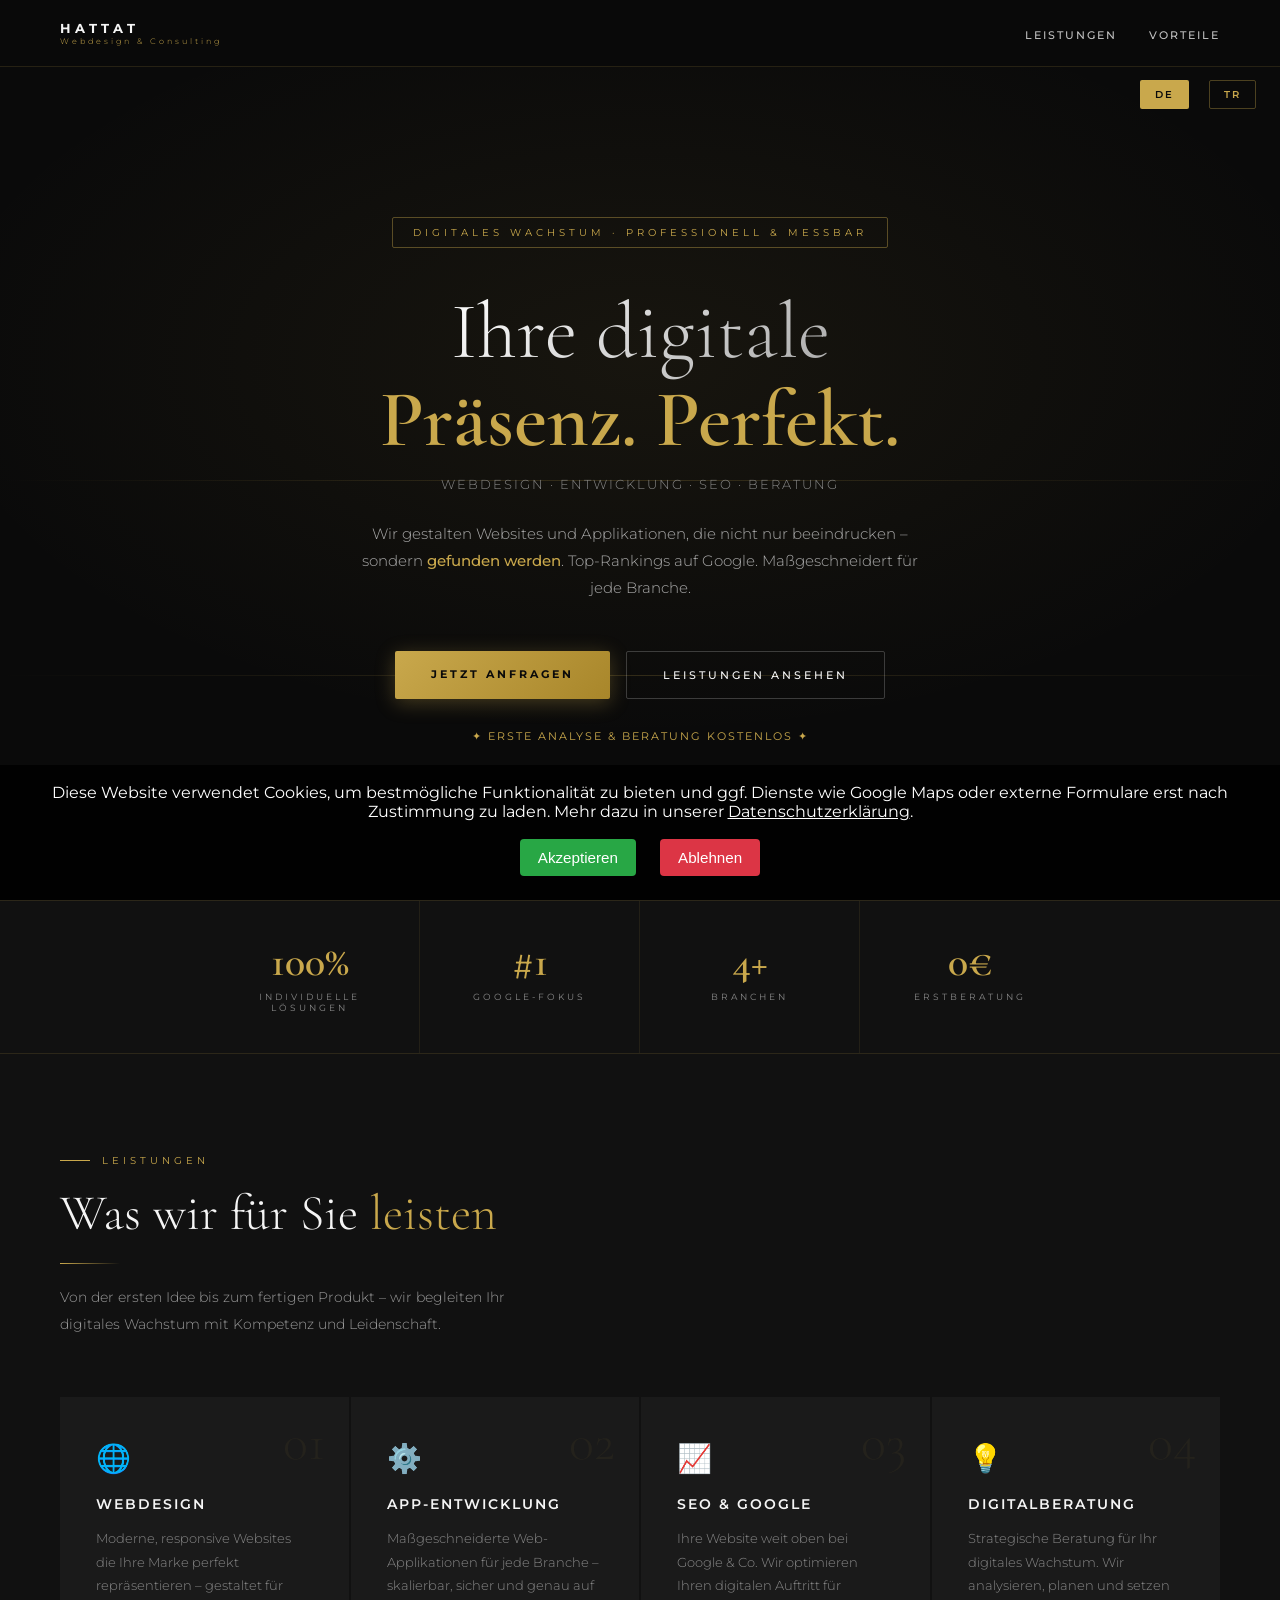
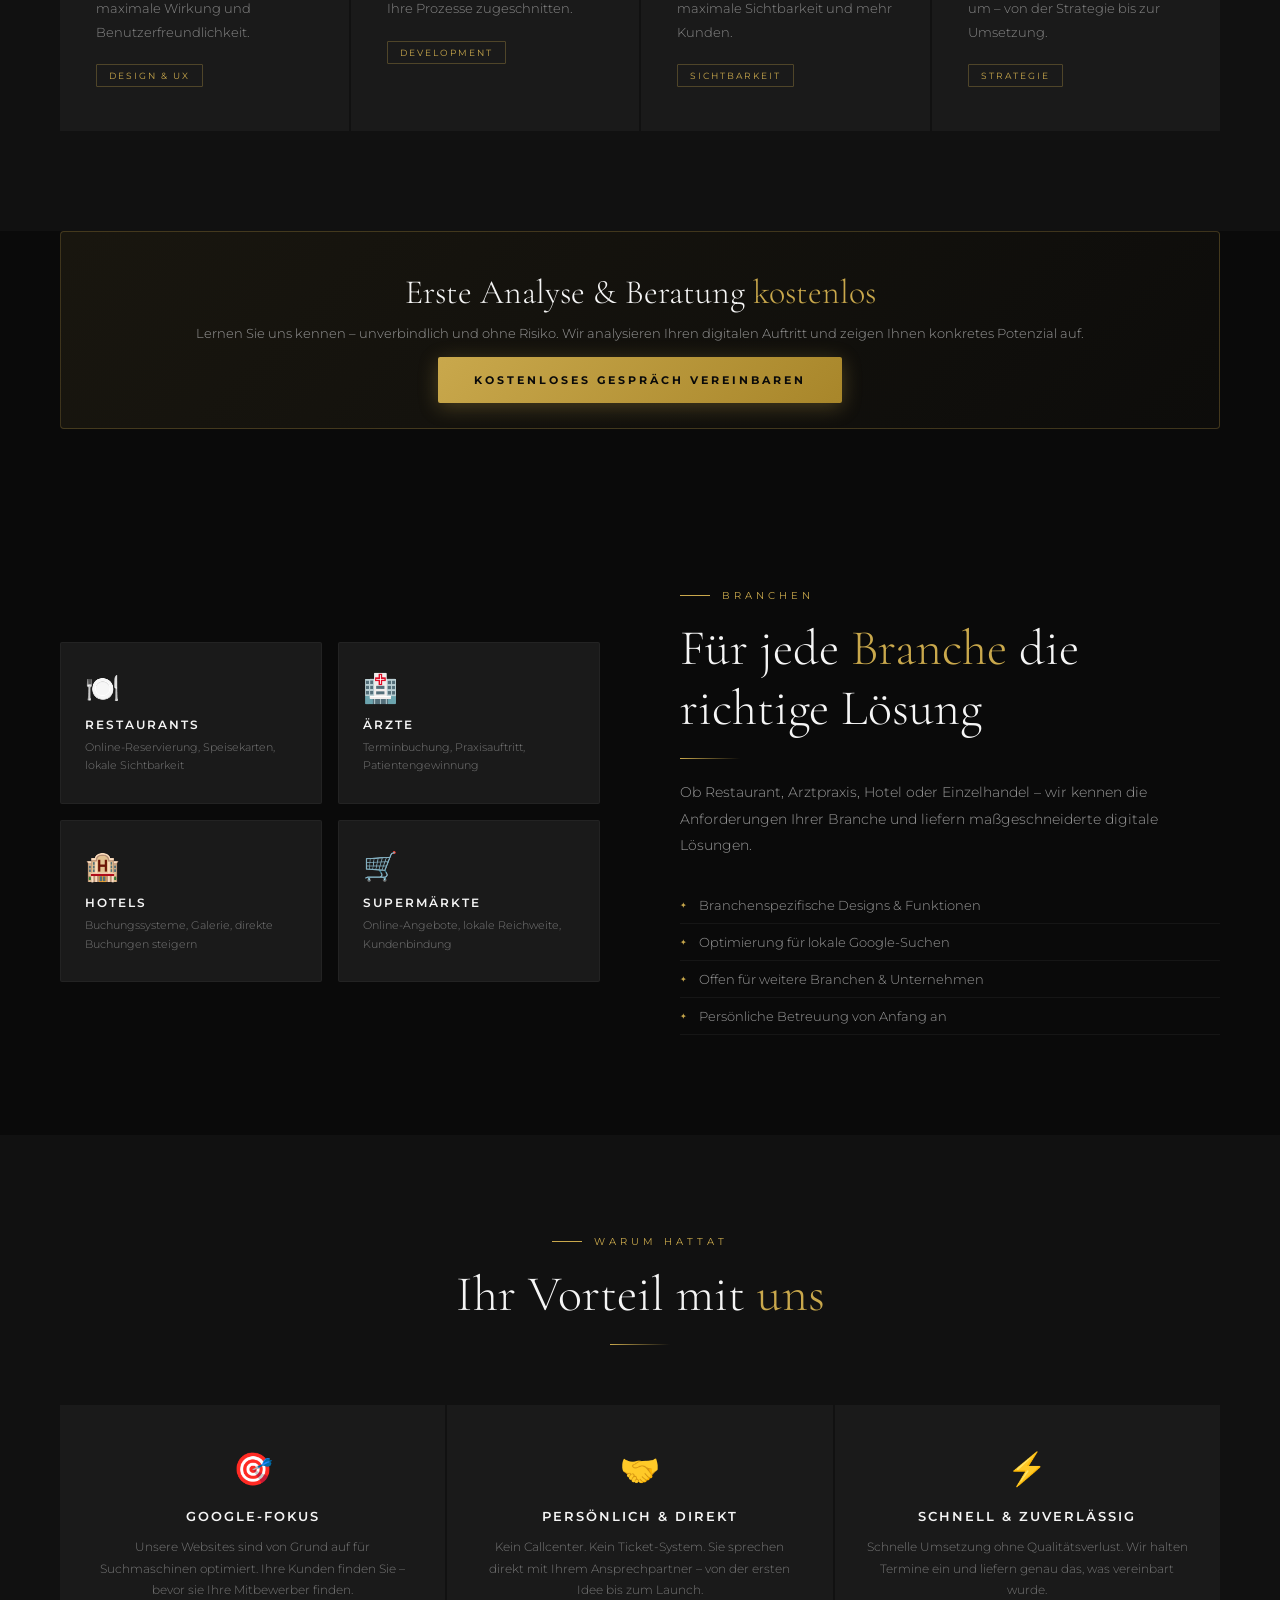
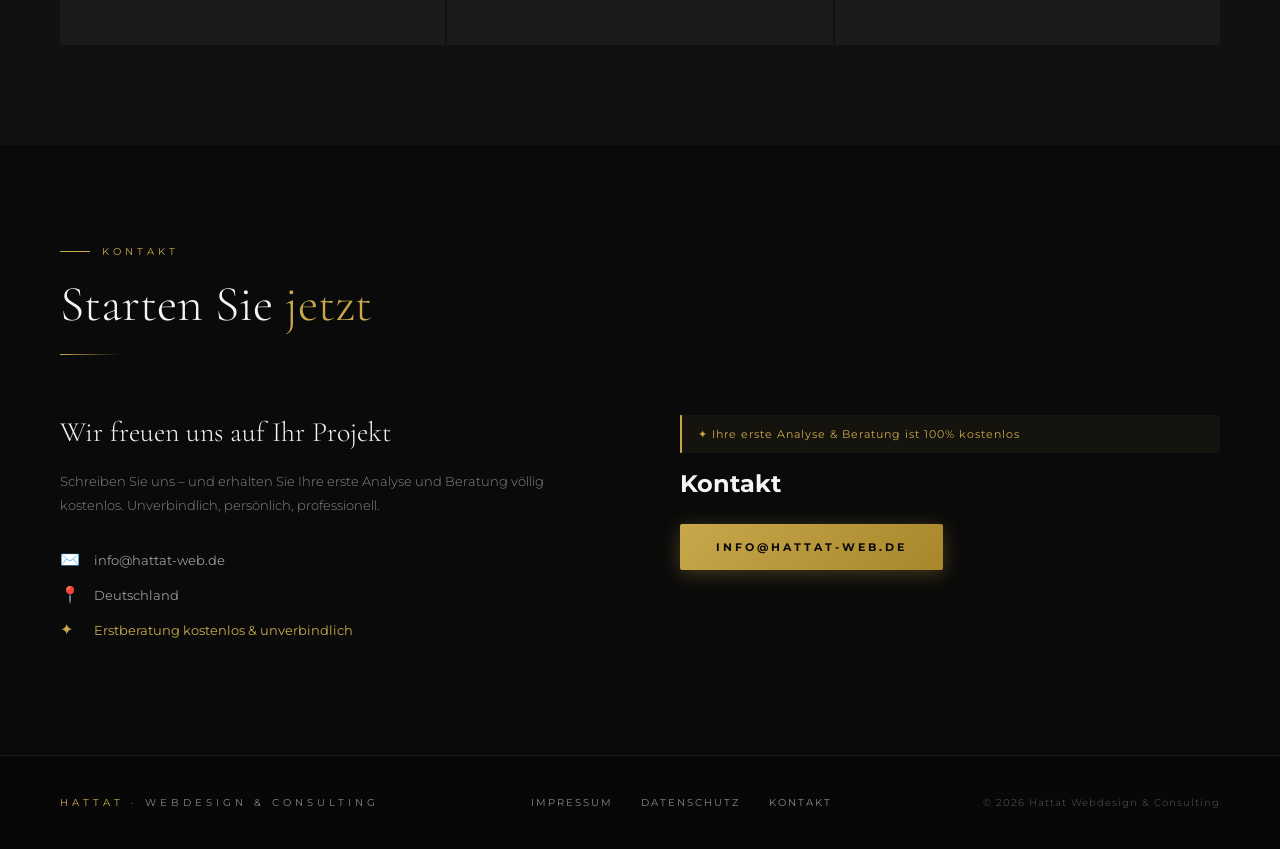
==== commit 7ce668c3: "ch030" ====
--- a/index.html
+++ b/index.html
@@ -153,13 +153,62 @@
 
 
 
+  .cookie-banner {
+  position: fixed;
+  bottom: 0;
+  left: 0;
+  right: 0;
+  background: rgba(0, 0, 0, 0.85);
+  color: #fff;
+  padding: 18px;
+  display: none;
+  justify-content: center;
+  align-items: center;
+  gap: 12px;
+  z-index: 9999;
+  text-align: center;
+}
+.cookie-banner.show {
+  display: flex;
+  flex-wrap: wrap;
+}
+.cookie-banner button {
+  margin: 6px;
+  padding: 10px 18px;
+  border: none;
+  border-radius: 4px;
+  font-size: 0.95rem;
+  cursor: pointer;
+}
+#cookie-accept {
+  background: #28a745;
+  color: #fff;
+}
+#cookie-decline {
+  background: #dc3545;
+  color: #fff;
+}
+
+
+
+
+
 
 
 </style>
 </head>
 <body>
 
-
+<!-- Cookie Consent Banner -->
+<div id="cookie-banner" class="cookie-banner">
+  <p>
+    Diese Website verwendet Cookies, um bestmögliche Funktionalität zu bieten
+    und ggf. Dienste wie Google Maps oder externe Formulare erst nach Zustimmung zu laden.
+    Mehr dazu in unserer <a href="datenschutz.html" style="color: #fff; text-decoration: underline;">Datenschutzerklärung</a>.
+  </p>
+  <button id="cookie-accept">Akzeptieren</button>
+  <button id="cookie-decline">Ablehnen</button>
+</div>
 
 
 <!-- NAV -->
@@ -325,6 +374,7 @@
 </footer>
 
 <script>
+  
 // ── LANGUAGE SWITCHER ──────────────────────────────────────
 let currentLang = 'de';
 
@@ -395,5 +445,6 @@
   });
 });
 </script>
+<script src="main.js"></script>
 </body>
 </html>
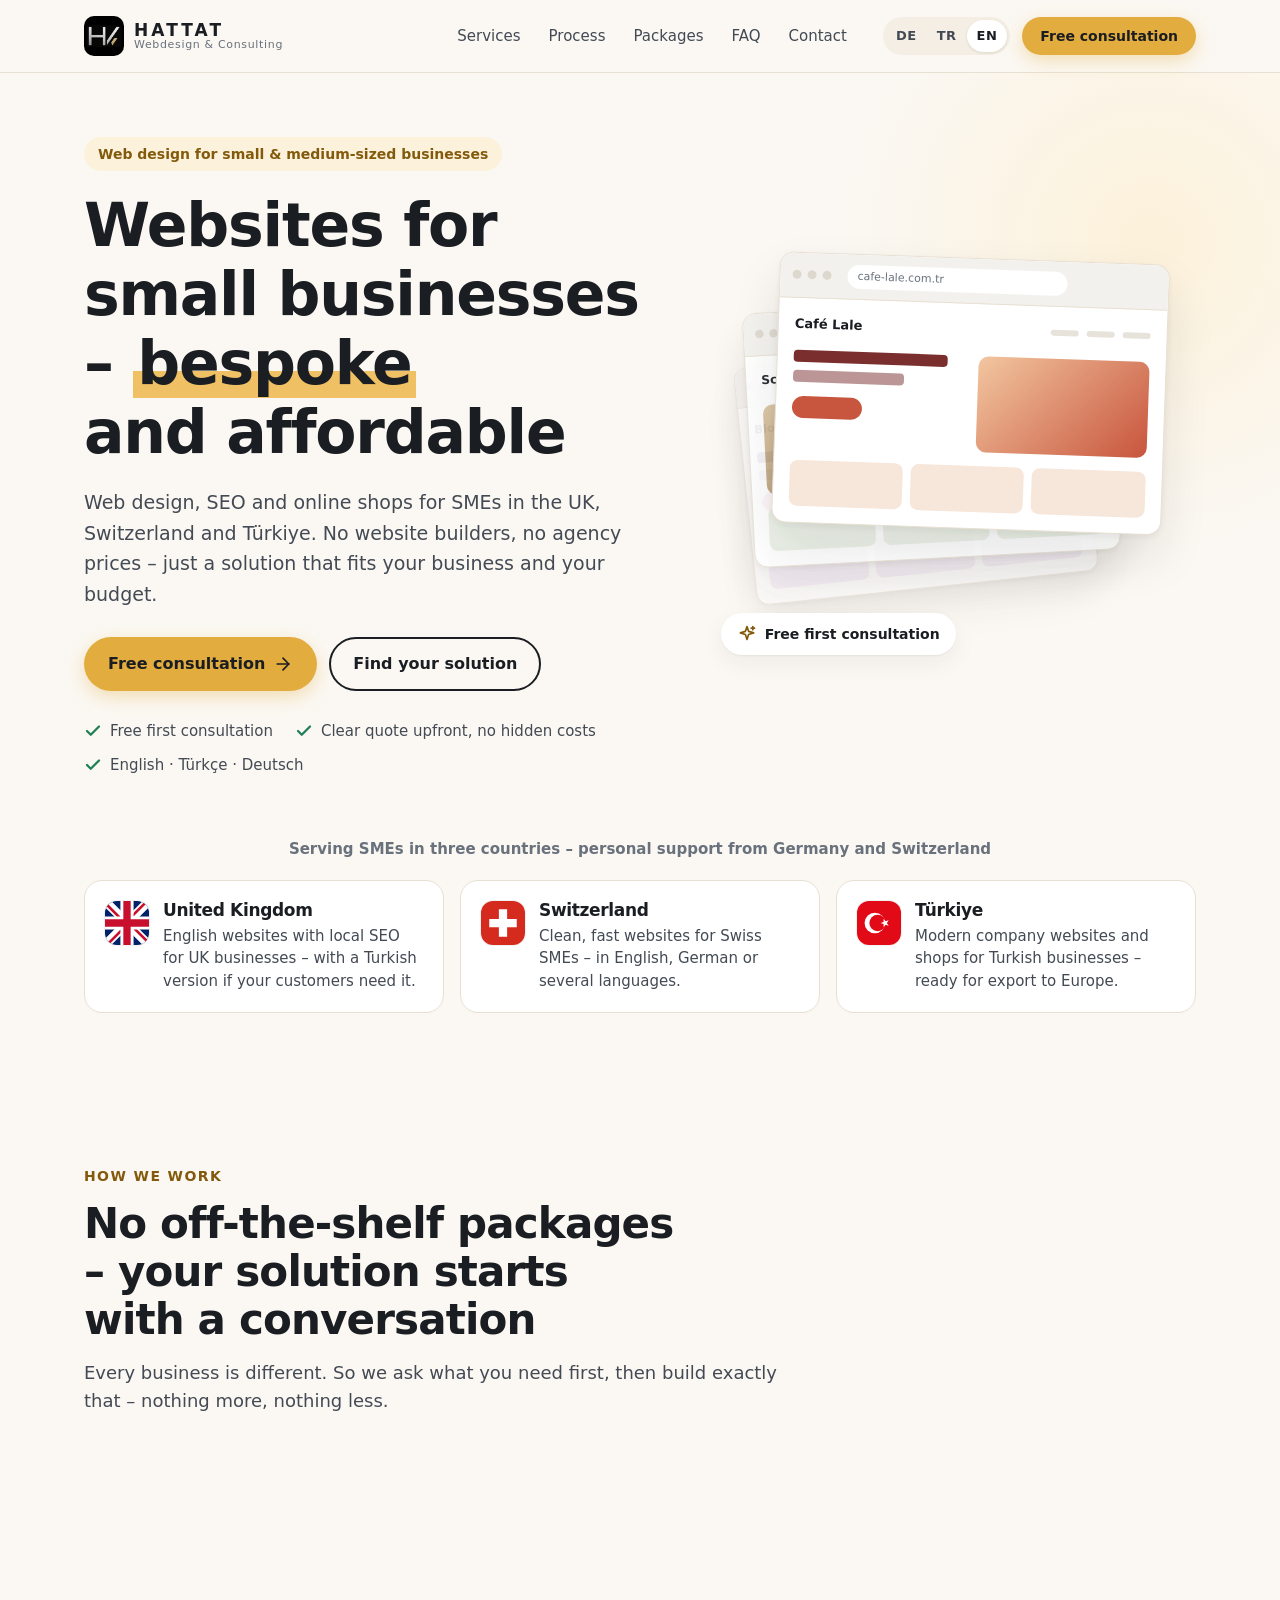
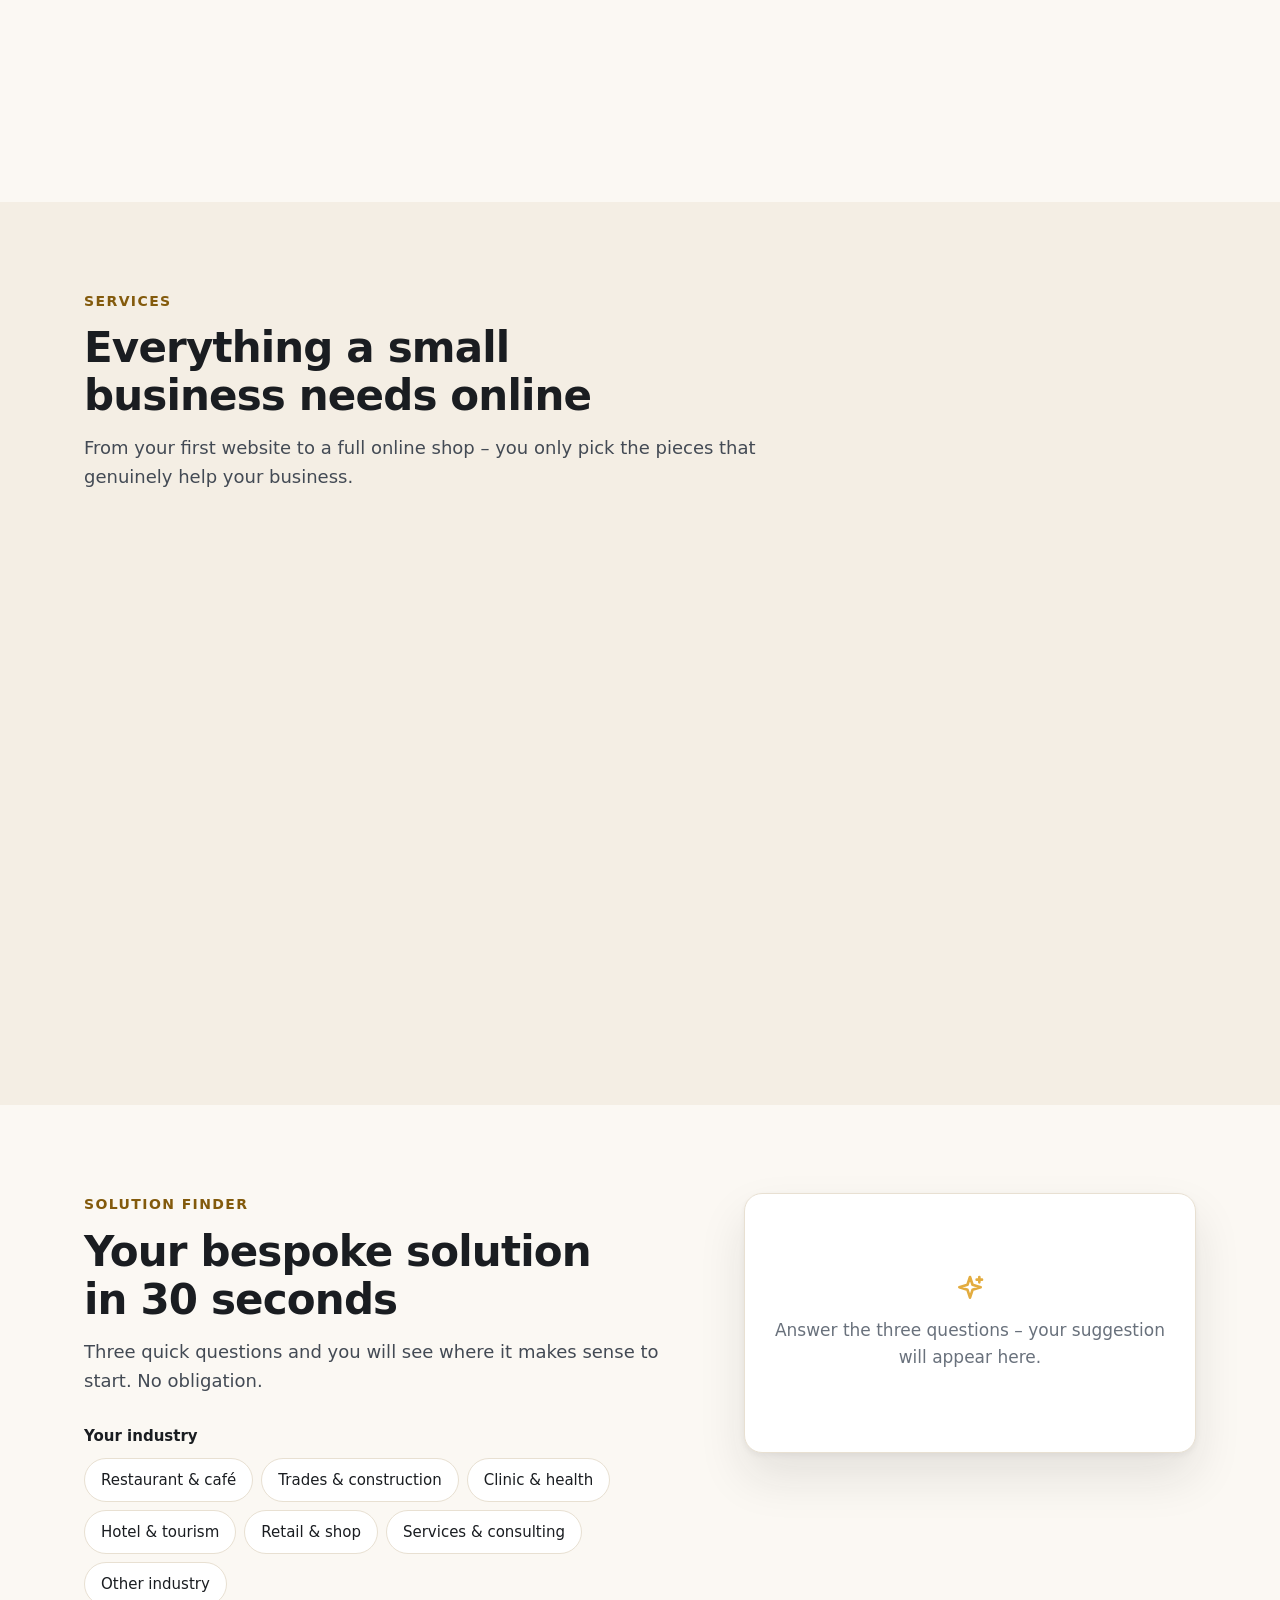
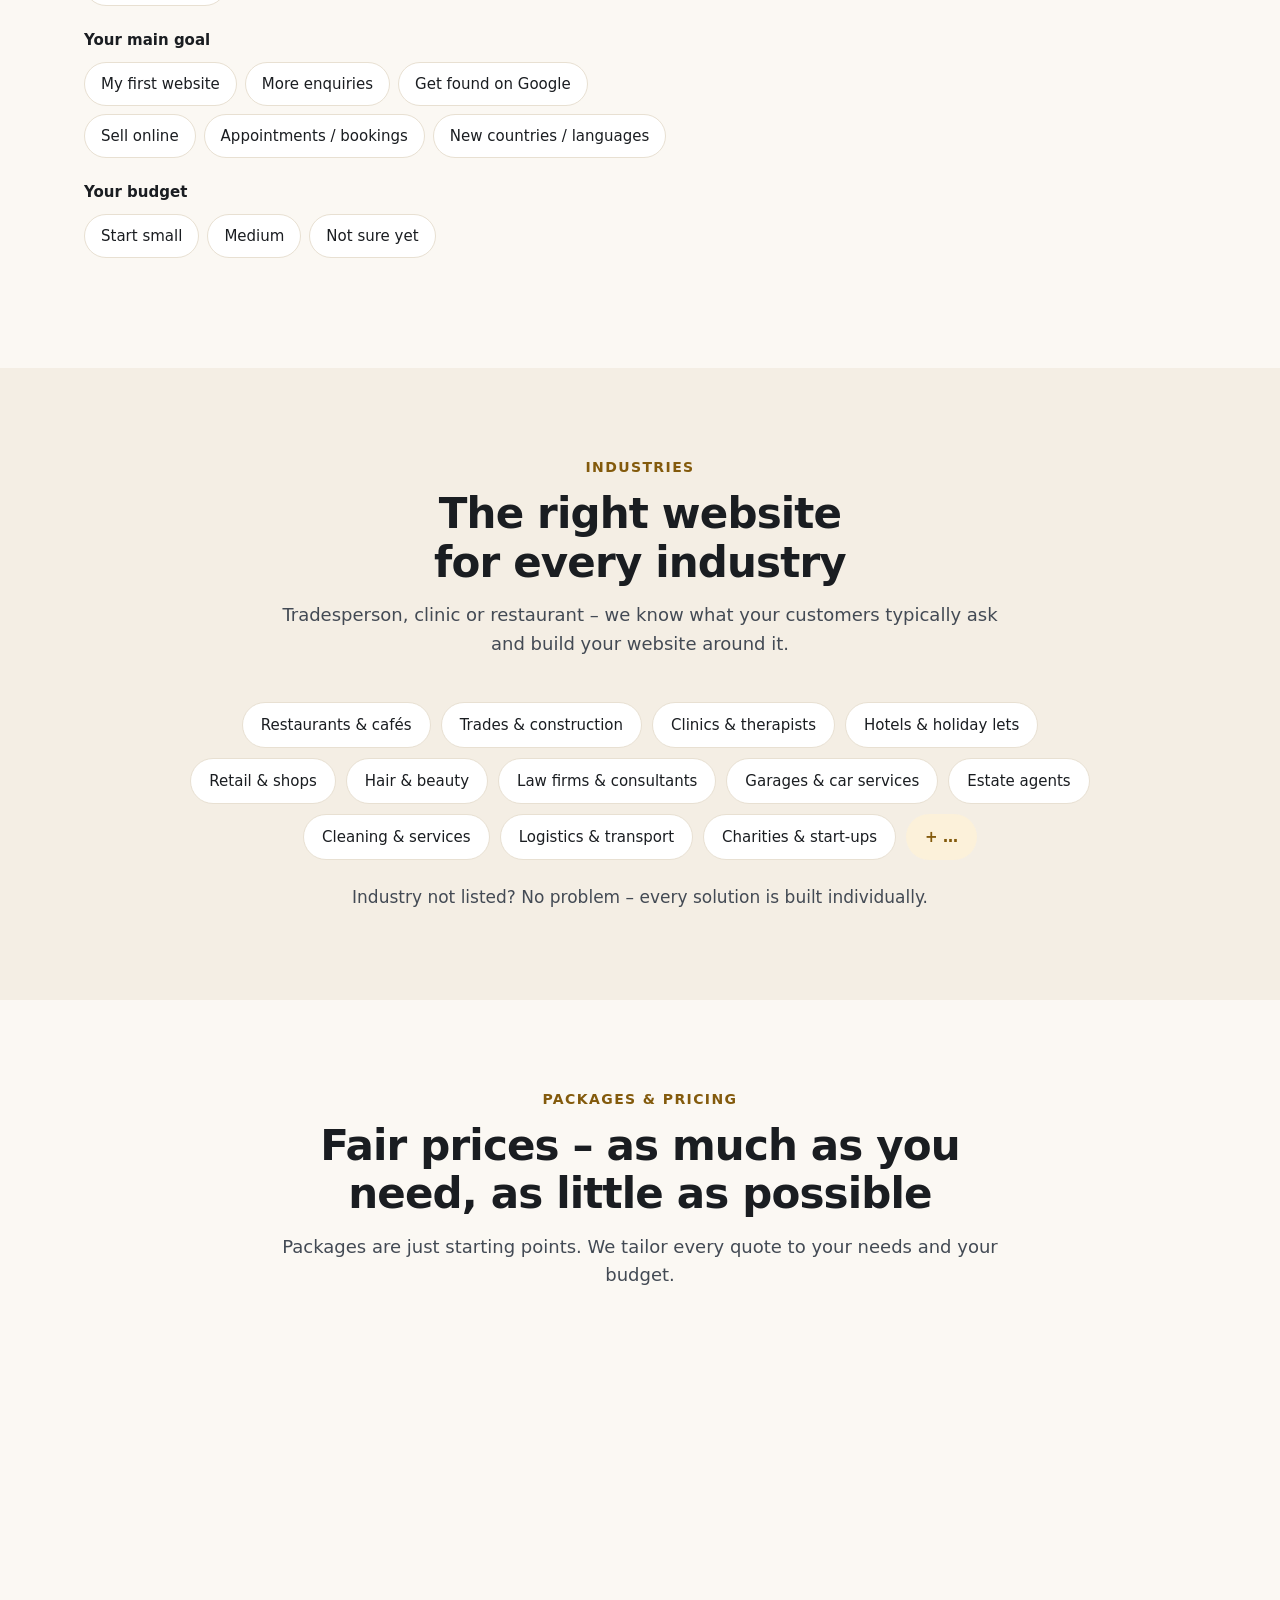
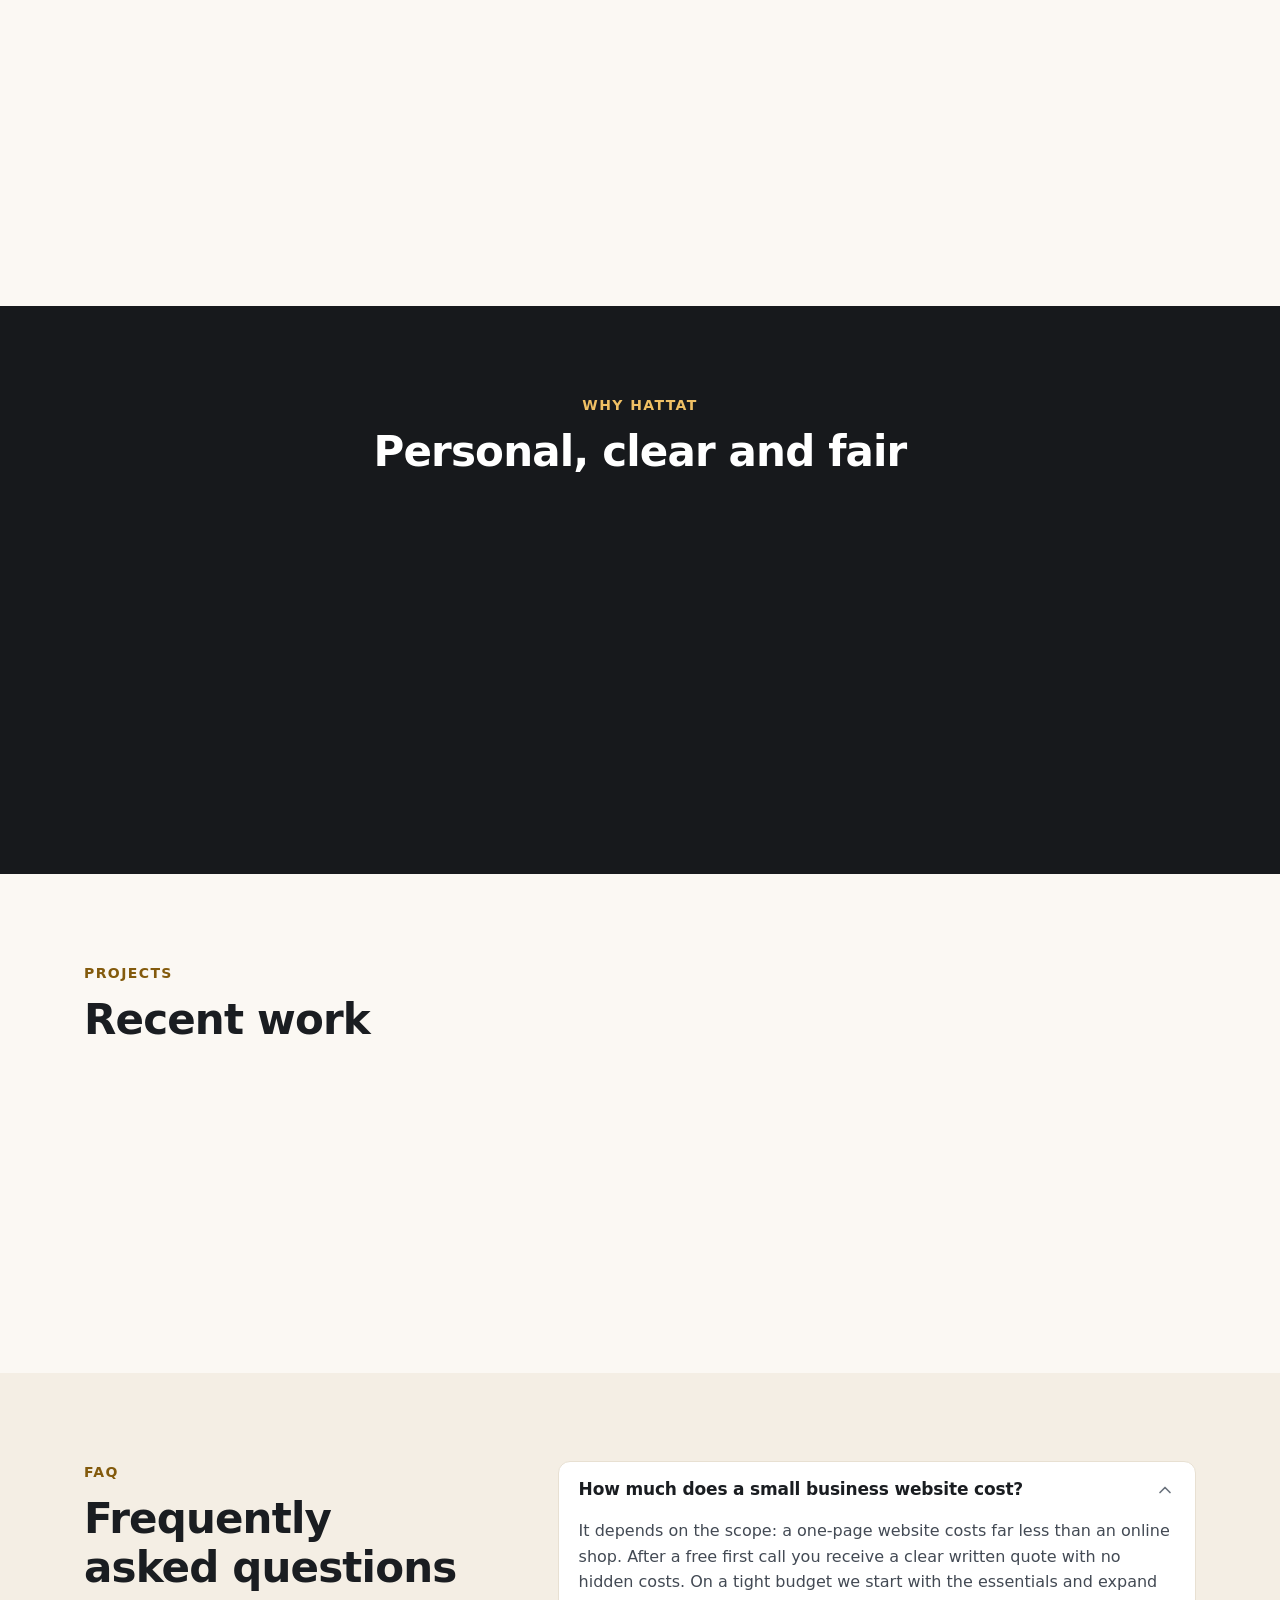
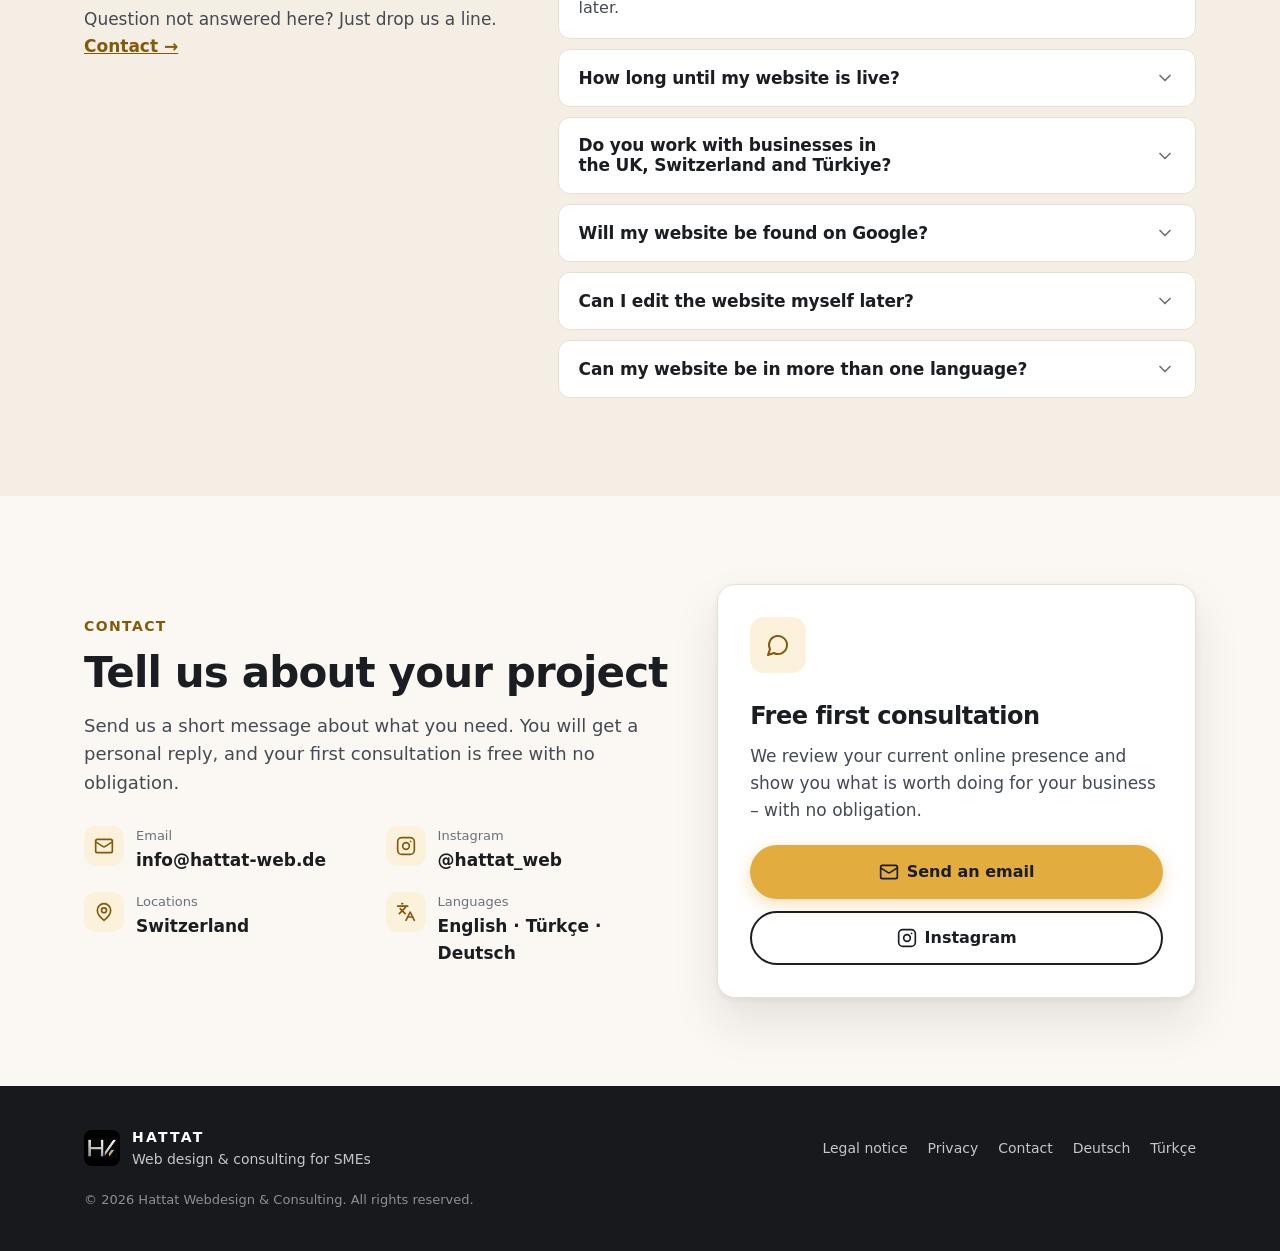
==== commit ad40dd89: "ch004" ====
--- a/index.html
+++ b/index.html
@@ -1,450 +1,493 @@
 <!DOCTYPE html>
-<html lang="de">
+<html lang="en" data-root="1">
 <head>
 <meta charset="UTF-8">
-<meta name="viewport" content="width=device-width, initial-scale=1.0">
-<meta http-equiv="X-Content-Type-Options" content="nosniff">
-<meta http-equiv="X-Frame-Options" content="DENY">
-<meta http-equiv="Referrer-Policy" content="strict-origin-when-cross-origin">
-<meta http-equiv="Permissions-Policy" content="camera=(), microphone=(), geolocation=()">
-<meta name="description" content="Hattat Webdesign & Consulting – Professionelle Websites, Apps und SEO für Restaurants, Ärzte, Hotels und mehr.">
-<title>Hattat Webdesign & Consulting</title>
-<link rel="icon" type="image/png" href="assets/logo.png">
-<style>
-  @import url('https://fonts.googleapis.com/css2?family=Cormorant+Garamond:wght@300;400;600&family=Montserrat:wght@300;400;500;600;700&display=swap');
-  :root{--gold:#C9A84C;--gold-light:#e2c97e;--dark:#0a0a0a;--dark2:#111111;--dark3:#1a1a1a;--silver:#c0c0c0;--white:#f5f5f5;--text-muted:#888;}
-  *{margin:0;padding:0;box-sizing:border-box;}
-  html{scroll-behavior:smooth;}
-  body{font-family:'Montserrat',sans-serif;background:var(--dark);color:var(--white);overflow-x:hidden;}
-
-  /* LANG SWITCHER */
-  .lang-switch{position:fixed;top:80px;right:24px;z-index:200;display:flex;gap: 20px;}
-  .lang-btn{background:transparent;border:1px solid rgba(201,168,76,0.35);color:var(--gold);font-family:'Montserrat',sans-serif;font-size:10px;font-weight:600;letter-spacing:2px;padding:7px 14px;border-radius:2px;cursor:pointer;transition:background .3s,color .3s;position: relative;}
-  .lang-btn.active,.lang-btn:hover{background:var(--gold);color:var(--dark);}
-
-  /* NAV */
-  nav{position:fixed;top:0;width:100%;z-index:100;display:flex;justify-content:space-between;align-items:center;padding:20px 60px;background:rgba(10,10,10,0.93);backdrop-filter:blur(14px);border-bottom:1px solid rgba(201,168,76,0.15);}
-  .nav-brand{display:flex;flex-direction:column;}
-  .nav-name{font-size:13px;font-weight:700;letter-spacing:4px;color:var(--white);}
-  .nav-sub{font-size:8px;font-weight:300;letter-spacing:3px;color:var(--gold);}
-  .nav-links{display:flex;gap:32px;list-style:none;}
-  .nav-links a{color:var(--silver);font-size:11px;font-weight:500;letter-spacing:2px;text-decoration:none;text-transform:uppercase;transition:color .3s;}
-  .nav-links a:hover{color:var(--gold);}
-  .nav-cta{border:1px solid var(--gold)!important;color:var(--gold)!important;padding:10px 22px;border-radius:2px;transition:background .3s,color .3s!important;}
-  .nav-cta:hover{background:var(--gold)!important;color:var(--dark)!important;}
-
-  /* HERO */
-  #hero{min-height:100vh;display:flex;align-items:center;justify-content:center;text-align:center;position:relative;padding:140px 40px 80px;overflow:hidden;}
-  .hero-bg{position:absolute;inset:0;background:radial-gradient(ellipse 80% 60% at 50% 40%,rgba(201,168,76,0.07) 0%,transparent 70%);}
-  .hero-line{position:absolute;height:1px;background:linear-gradient(90deg,transparent,rgba(201,168,76,0.2),transparent);width:100%;}
-  .hero-line:nth-child(1){top:25%}.hero-line:nth-child(2){top:75%}
-  .hero-content{position:relative;z-index:1;max-width:860px;}
-  .hero-badge{display:inline-block;border:1px solid rgba(201,168,76,0.4);color:var(--gold);font-size:10px;letter-spacing:4px;text-transform:uppercase;padding:8px 20px;border-radius:2px;margin-bottom:40px;}
-  .hero-title{font-family:'Cormorant Garamond',serif;font-size:clamp(42px,7vw,80px);font-weight:300;line-height:1.1;margin-bottom:12px;}
-  .hero-title .gold{color:var(--gold);font-weight:600;}
-  .hero-title .silver{background:linear-gradient(135deg,#fff,#aaa);-webkit-background-clip:text;-webkit-text-fill-color:transparent;}
-  .hero-sub{font-size:13px;font-weight:300;letter-spacing:2px;color:var(--text-muted);margin-bottom:28px;text-transform:uppercase;}
-  .hero-desc{font-size:15px;font-weight:300;line-height:1.8;color:#aaa;max-width:580px;margin:0 auto 50px;}
-  .hero-desc span{color:var(--gold);font-weight:500;}
-  .hero-btns{display:flex;gap:16px;justify-content:center;flex-wrap:wrap;}
-  .btn-primary{background:linear-gradient(135deg,var(--gold),#a8862a);color:var(--dark);font-size:11px;font-weight:700;letter-spacing:3px;text-transform:uppercase;padding:16px 36px;border:none;border-radius:2px;cursor:pointer;text-decoration:none;transition:transform .2s,box-shadow .2s;box-shadow:0 4px 20px rgba(201,168,76,.3);}
-  .btn-primary:hover{transform:translateY(-2px);box-shadow:0 8px 30px rgba(201,168,76,.4);}
-  .btn-secondary{background:transparent;color:var(--white);font-size:11px;font-weight:500;letter-spacing:3px;text-transform:uppercase;padding:16px 36px;border:1px solid rgba(255,255,255,.2);border-radius:2px;cursor:pointer;text-decoration:none;transition:border-color .3s,color .3s;}
-  .btn-secondary:hover{border-color:var(--gold);color:var(--gold);}
-  .hero-free{margin-top:30px;font-size:11px;letter-spacing:2px;color:var(--gold);text-transform:uppercase;}
-  .hero-free::before{content:"✦ "}.hero-free::after{content:" ✦"}
-
-  /* STATS */
-  .stats{display:flex;justify-content:center;border-top:1px solid rgba(201,168,76,.15);border-bottom:1px solid rgba(201,168,76,.15);background:var(--dark2);}
-  .stat{flex:1;max-width:220px;text-align:center;padding:40px 20px;border-right:1px solid rgba(201,168,76,.1);}
-  .stat:last-child{border-right:none;}
-  .stat-num{font-family:'Cormorant Garamond',serif;font-size:42px;font-weight:600;color:var(--gold);line-height:1;}
-  .stat-label{font-size:9px;letter-spacing:3px;text-transform:uppercase;color:var(--text-muted);margin-top:8px;}
-
-  /* SECTIONS */
-  section{padding:100px 60px;}
-  .section-tag{font-size:10px;letter-spacing:4px;text-transform:uppercase;color:var(--gold);margin-bottom:16px;display:flex;align-items:center;gap:12px;}
-  .section-tag::before{content:'';display:inline-block;width:30px;height:1px;background:var(--gold);}
-  .section-title{font-family:'Cormorant Garamond',serif;font-size:clamp(32px,4vw,50px);font-weight:300;line-height:1.2;margin-bottom:16px;}
-  .section-title .gold{color:var(--gold);}
-  .section-desc{font-size:14px;font-weight:300;line-height:1.9;color:#999;max-width:500px;}
-  .gold-divider{width:60px;height:1px;background:linear-gradient(90deg,var(--gold),transparent);margin:20px 0;}
-
-  /* SERVICES */
-  #leistungen{background:var(--dark2);}
-  .services-grid{display:grid;grid-template-columns:repeat(auto-fit,minmax(280px,1fr));gap:2px;margin-top:60px;}
-  .service-card{background:var(--dark3);padding:44px 36px;position:relative;overflow:hidden;transition:background .3s;}
-  .service-card::before{content:'';position:absolute;top:0;left:0;width:100%;height:2px;background:linear-gradient(90deg,transparent,var(--gold),transparent);opacity:0;transition:opacity .3s;}
-  .service-card:hover{background:#202020;}
-  .service-card:hover::before{opacity:1;}
-  .service-icon{font-size:28px;margin-bottom:20px;}
-  .service-num{position:absolute;top:20px;right:24px;font-family:'Cormorant Garamond',serif;font-size:52px;font-weight:300;color:rgba(201,168,76,.06);line-height:1;}
-  .service-title{font-size:14px;font-weight:600;letter-spacing:2px;text-transform:uppercase;margin-bottom:14px;color:var(--white);}
-  .service-desc{font-size:13px;font-weight:300;line-height:1.8;color:#888;}
-  .service-tag{display:inline-block;margin-top:20px;font-size:9px;letter-spacing:2px;text-transform:uppercase;color:var(--gold);border:1px solid rgba(201,168,76,.3);padding:5px 12px;border-radius:1px;}
-
-  /* ZIELGRUPPEN */
-  #zielgruppen{background:var(--dark);}
-  .ziel-layout{display:grid;grid-template-columns:1fr 1fr;gap:80px;align-items:center;margin-top:60px;}
-  .ziel-grid{display:grid;grid-template-columns:1fr 1fr;gap:16px;}
-  .ziel-card{background:var(--dark3);border:1px solid rgba(255,255,255,.04);padding:28px 24px;border-radius:2px;transition:border-color .3s,transform .3s;}
-  .ziel-card:hover{border-color:rgba(201,168,76,.3);transform:translateY(-4px);}
-  .ziel-icon{font-size:28px;margin-bottom:12px;}
-  .ziel-name{font-size:12px;font-weight:600;letter-spacing:2px;text-transform:uppercase;color:var(--white);margin-bottom:6px;}
-  .ziel-desc{font-size:11px;font-weight:300;line-height:1.7;color:#777;}
-  .ziel-features{list-style:none;margin-top:28px;}
-  .ziel-features li{font-size:13px;font-weight:300;color:#999;padding:10px 0;border-bottom:1px solid rgba(255,255,255,.05);display:flex;align-items:center;gap:12px;}
-  .ziel-features li::before{content:'✦';color:var(--gold);font-size:8px;}
-
-  /* USPs */
-  #vorteile{background:var(--dark2);}
-  .usp-grid{display:grid;grid-template-columns:repeat(3,1fr);gap:2px;margin-top:60px;}
-  .usp-card{background:var(--dark3);padding:44px 32px;text-align:center;}
-  .usp-icon{font-size:32px;margin-bottom:20px;}
-  .usp-title{font-size:13px;font-weight:600;letter-spacing:2px;text-transform:uppercase;margin-bottom:12px;color:var(--white);}
-  .usp-desc{font-size:12px;font-weight:300;line-height:1.8;color:#777;}
-
-  /* FREE BANNER */
-  .free-banner{background:linear-gradient(135deg,rgba(201,168,76,.08),rgba(201,168,76,.02));border:1px solid rgba(201,168,76,.25);border-radius:4px;padding:40px 60px;text-align:center;margin:0 60px;}
-  .free-banner h3{font-family:'Cormorant Garamond',serif;font-size:34px;font-weight:300;margin-bottom:12px;}
-  .free-banner h3 span{color:var(--gold);}
-  .free-banner p{font-size:13px;font-weight:300;color:#999;margin-bottom:28px;}
-
-  /* KONTAKT */
-  #kontakt{background:var(--dark);}
-  .kontakt-layout{display:grid;grid-template-columns:1fr 1fr;gap:80px;align-items:start;margin-top:60px;}
-  .kontakt-info h3{font-family:'Cormorant Garamond',serif;font-size:28px;font-weight:300;margin-bottom:20px;}
-  .kontakt-info p{font-size:13px;font-weight:300;line-height:1.9;color:#888;margin-bottom:32px;}
-  .kontakt-detail{display:flex;align-items:center;gap:14px;margin-bottom:16px;font-size:13px;color:#999;}
-  .kontakt-detail span:first-child{color:var(--gold);font-size:16px;width:20px;}
-  .form-group{margin-bottom:18px;}
-  .form-group input,.form-group textarea,.form-group select{width:100%;background:var(--dark3);border:1px solid rgba(255,255,255,.08);color:var(--white);font-family:'Montserrat',sans-serif;font-size:12px;font-weight:300;padding:16px 18px;border-radius:2px;outline:none;transition:border-color .3s;}
-  .form-group input:focus,.form-group textarea:focus,.form-group select:focus{border-color:var(--gold);}
-  .form-group select option{background:var(--dark3);}
-  .form-group textarea{height:120px;resize:none;}
-  .form-row{display:grid;grid-template-columns:1fr 1fr;gap:12px;}
-  .free-note{font-size:11px;letter-spacing:1px;color:var(--gold);margin-bottom:16px;padding:12px 16px;background:rgba(201,168,76,.06);border-left:2px solid var(--gold);border-radius:1px;}
-
-  /* FOOTER */
-  footer{background:#070707;border-top:1px solid rgba(201,168,76,.12);padding:40px 60px;display:flex;justify-content:space-between;align-items:center;flex-wrap:wrap;gap:20px;}
-  .footer-brand{font-size:10px;letter-spacing:4px;text-transform:uppercase;color:var(--text-muted);}
-  .footer-brand span{color:var(--gold);}
-  .footer-links{display:flex;gap:28px;}
-  .footer-links a{font-size:10px;letter-spacing:2px;text-transform:uppercase;color:var(--text-muted);text-decoration:none;transition:color .3s;}
-  .footer-links a:hover{color:var(--gold);}
-  .footer-copy{font-size:10px;color:#444;letter-spacing:1px;}
-
-  /* ANIMATIONS */
-  .fade-in{opacity:0;transform:translateY(30px);transition:opacity .7s ease,transform .7s ease;}
-  .fade-in.visible{opacity:1;transform:translateY(0);}
-
-  @media(max-width:768px){
-    nav{padding:16px 24px;}
-    .nav-links{display:none;}
-    section{padding:70px 24px;}
-    .ziel-layout,.kontakt-layout{grid-template-columns:1fr;gap:40px;}
-    .usp-grid{grid-template-columns:1fr;}
-    .free-banner{margin:0 24px;padding:30px 24px;}
-    footer{padding:30px 24px;flex-direction:column;text-align:center;}
-    .stats{flex-wrap:wrap;}
-    .stat{min-width:45%;border-right:none;border-bottom:1px solid rgba(201,168,76,.1);}
-    .lang-switch{top:16px;right:16px;}
+<meta name="viewport" content="width=device-width, initial-scale=1">
+<title>Affordable Web Design for Small Businesses | Hattat Web</title>
+<meta name="description" content="Bespoke websites, local SEO and online shops for small businesses in the UK, Switzerland and Türkiye. Free consultation, fair prices, no templates.">
+<meta name="robots" content="index, follow, max-image-preview:large">
+<meta name="referrer" content="strict-origin-when-cross-origin">
+<meta http-equiv="Content-Security-Policy" content="default-src 'self'; script-src 'self' 'sha256-Kk1u40Keu+cRWshVGz23yj2//QJhW+EvqylX0fjTl2g='; style-src 'self' 'sha256-M2/fQ9iyDCOgieNwV9/EhET3MRyS0VQzbaHqveqZ9PA='; img-src 'self' data:; connect-src 'self' https://api.country.is; base-uri 'self'; form-action 'self' mailto:; object-src 'none'">
+<link rel="canonical" href="https://hattat-web.de/">
+<link rel="alternate" hreflang="en" href="https://hattat-web.de/">
+<link rel="alternate" hreflang="de" href="https://hattat-web.de/de/">
+<link rel="alternate" hreflang="tr" href="https://hattat-web.de/tr/">
+<link rel="alternate" hreflang="x-default" href="https://hattat-web.de/">
+<meta name="theme-color" content="#FBF8F3">
+<link rel="icon" href="assets/mark-32.png" sizes="32x32" type="image/png">
+<link rel="icon" href="assets/mark-192.png" sizes="192x192" type="image/png">
+<link rel="apple-touch-icon" href="assets/mark-180.png">
+<link rel="manifest" href="site.webmanifest">
+<meta property="og:type" content="website">
+<meta property="og:site_name" content="Hattat Webdesign & Consulting">
+<meta property="og:title" content="Affordable Web Design for Small Businesses | Hattat Web">
+<meta property="og:description" content="Bespoke websites, local SEO and online shops for small businesses in the UK, Switzerland and Türkiye. Free consultation, fair prices, no templates.">
+<meta property="og:url" content="https://hattat-web.de/">
+<meta property="og:image" content="https://hattat-web.de/assets/og-image.jpg">
+<meta property="og:image:width" content="1200">
+<meta property="og:image:height" content="630">
+<meta property="og:locale" content="en_GB">
+<meta property="og:locale:alternate" content="de_DE">
+<meta property="og:locale:alternate" content="tr_TR">
+<meta name="twitter:card" content="summary_large_image">
+<style>html.geo-pending body{visibility:hidden;animation:geo-reveal 0s 2.2s forwards}@keyframes geo-reveal{to{visibility:visible}}</style>
+<script>/* Hattat – Spracherkennung anhand der IP (Land) mit Fallbacks.
+   Läuft inline im <head>, damit die Weiterleitung auf "/" ohne Flackern passiert.
+   Reihenfolge:
+   1. Manuell gewählte Sprache (localStorage "hattat_lang") gewinnt immer.
+   2. Land per IP: zuerst /cdn-cgi/trace (nur wenn Cloudflare vorgeschaltet ist – first-party,
+      keine Daten an Dritte), sonst api.country.is.
+   3. Fällt alles aus: Browsersprache, sonst Englisch.
+   Suchmaschinen-Bots werden nie umgeleitet (Google crawlt aus den USA → sieht EN = x-default). */
+(function (w, d) {
+  var CFG = {
+    tryCloudflare: false,          // auf true setzen, sobald Cloudflare vorgeschaltet ist (first-party, ohne Drittanbieter)
+    geoApi: "https://api.country.is/",
+    timeout: 1200,
+    browserTurkishWins: true       // Türkischsprachige Browser (z. B. Diaspora in DE/CH/UK) → TR
+  };
+  var KEY = "hattat_lang", CC = "hattat_cc";
+  var BOT = /bot|crawl|spider|slurp|lighthouse|pagespeed|bingpreview|facebookexternalhit|embedly|whatsapp|telegram|preview|headless/i;
+
+  function ls(k, v) { try { if (v === undefined) return localStorage.getItem(k); localStorage.setItem(k, v); } catch (e) { return null; } }
+  function ss(k, v) { try { if (v === undefined) return sessionStorage.getItem(k); sessionStorage.setItem(k, v); } catch (e) { return null; } }
+  function browserLang() { return ((navigator.languages && navigator.languages[0]) || navigator.language || "").toLowerCase(); }
+
+  function langFor(country) {
+    var b = browserLang();
+    if (CFG.browserTurkishWins && b.indexOf("tr") === 0) return "tr";
+    if (!country) return b.indexOf("tr") === 0 ? "tr" : b.indexOf("de") === 0 ? "de" : "en";
+    if (country === "TR") return "tr";
+    if (country === "CH") return /^(fr|it)/.test(b) ? "en" : "de"; // Romandie/Tessin → EN
+    if (country === "DE" || country === "AT" || country === "LI") return "de";
+    return "en"; // GB und Rest der Welt
   }
 
-
-
-  .cookie-banner {
-  position: fixed;
-  bottom: 0;
-  left: 0;
-  right: 0;
-  background: rgba(0, 0, 0, 0.85);
-  color: #fff;
-  padding: 18px;
-  display: none;
-  justify-content: center;
-  align-items: center;
-  gap: 12px;
-  z-index: 9999;
-  text-align: center;
-}
-.cookie-banner.show {
-  display: flex;
-  flex-wrap: wrap;
-}
-.cookie-banner button {
-  margin: 6px;
-  padding: 10px 18px;
-  border: none;
-  border-radius: 4px;
-  font-size: 0.95rem;
-  cursor: pointer;
-}
-#cookie-accept {
-  background: #28a745;
-  color: #fff;
-}
-#cookie-decline {
-  background: #dc3545;
-  color: #fff;
-}
-
-
-
-
-
-
-
-</style>
+  function get(url, parse, cb) {
+    var done = false, ctl = w.AbortController ? new AbortController() : null;
+    var t = setTimeout(function () { if (!done) { done = true; if (ctl) ctl.abort(); cb(null); } }, CFG.timeout);
+    if (!w.fetch) { clearTimeout(t); return cb(null); }
+    fetch(url, { signal: ctl ? ctl.signal : undefined, credentials: "omit", cache: "no-store" })
+      .then(function (r) { if (!r.ok) throw 0; return r.text(); })
+      .then(function (txt) { if (done) return; done = true; clearTimeout(t); cb(parse(txt)); })
+      .catch(function () { if (done) return; done = true; clearTimeout(t); cb(null); });
+  }
+  function valid(c) { return c && /^[A-Z]{2}$/.test(c) ? c : null; }
+
+  function country(cb) {
+    var cached = ss(CC);
+    if (cached) return cb(cached === "-" ? null : cached);
+    function api() {
+      get(CFG.geoApi, function (t) { try { return valid(JSON.parse(t).country); } catch (e) { return null; } }, fin);
+    }
+    function fin(c) { ss(CC, c || "-"); cb(c); }
+    if (CFG.tryCloudflare) {
+      get("/cdn-cgi/trace", function (t) { var m = /(?:^|\n)loc=([A-Z]{2})/.exec(t); return m ? valid(m[1]) : null; },
+        function (c) { c ? fin(c) : api(); });
+    } else api();
+  }
+
+  // ?geotest in der URL schaltet die Bot-Erkennung zum Testen ab
+  var isBot = !/[?&]geotest/.test(location.search) && (BOT.test(navigator.userAgent || "") || navigator.webdriver === true);
+
+  w.HattatGeo = {
+    isBot: isBot,
+    pref: function (v) { return ls(KEY, v); },
+    detect: function (cb) { country(function (c) { cb(langFor(c), c); }); },
+    langFor: langFor
+  };
+
+  // Nur die Startseite "/" leitet automatisch weiter. Unterseiten (/de/, /tr/) bleiben,
+  // wo sie sind – dort erscheint höchstens ein dezenter Sprachhinweis (app.js).
+  var root = d.documentElement.getAttribute("data-root") === "1";
+  if (!root || isBot) return;
+  var q = /[?&]lang=(de|tr|en)\b/.exec(location.search);
+  if (q) ls(KEY, q[1]);
+  var p = ls(KEY);
+  var idx = location.protocol === "file:" ? "index.html" : ""; // lokal geöffnet → Datei direkt ansteuern
+  var PATHS = { de: "de/" + idx, tr: "tr/" + idx };
+  if (p) { if (PATHS[p]) location.replace(PATHS[p] + location.hash); return; }
+
+  d.documentElement.className += " geo-pending";
+  function reveal() { d.documentElement.className = d.documentElement.className.replace(" geo-pending", ""); }
+  var cap = setTimeout(reveal, 2000);
+  w.HattatGeo.detect(function (lang) {
+    clearTimeout(cap);
+    if (PATHS[lang]) location.replace(PATHS[lang] + location.hash);
+    else reveal();
+  });
+})(window, document);
+</script>
+<link rel="stylesheet" href="assets/style.css?v=20261026">
+<script src="assets/app.js?v=20261026" defer></script>
+<script type="application/ld+json">{"@context":"https://schema.org","@graph":[{"@type":"ProfessionalService","@id":"https://hattat-web.de/#org","name":"Hattat Webdesign & Consulting","alternateName":"Hattat Web","url":"https://hattat-web.de/","logo":"https://hattat-web.de/assets/mark-512.png","image":"https://hattat-web.de/assets/og-image.jpg","email":"info@hattat-web.de","description":"Bespoke websites, local SEO and online shops for small businesses in the UK, Switzerland and Türkiye. Free consultation, fair prices, no templates.","address":{"@type":"PostalAddress","addressLocality":"","addressRegion":"","addressCountry":"CH"},"areaServed":[{"@type":"Country","name":"Switzerland"},{"@type":"Country","name":"Türkiye"},{"@type":"Country","name":"United Kingdom"},{"@type":"Country","name":"Germany"}],"knowsLanguage":["de","tr","en"],"sameAs":["https://www.instagram.com/hattat_web/"],"makesOffer":[{"@type":"Offer","itemOffered":{"@type":"Service","name":"Small business websites","description":"Modern, mobile-friendly company websites or one-pagers – designed for you, not built from a template."}},{"@type":"Offer","itemOffered":{"@type":"Service","name":"SEO & local visibility","description":"Get found on Google: keyword research, Google Business Profile and local search in your area."}},{"@type":"Offer","itemOffered":{"@type":"Service","name":"E-commerce websites","description":"Sell online with a clear, secure shop that you can easily manage yourself."}},{"@type":"Offer","itemOffered":{"@type":"Service","name":"Multilingual websites","description":"English, Turkish, German – ideal for businesses with international or multilingual customers."}},{"@type":"Offer","itemOffered":{"@type":"Service","name":"Booking & web apps","description":"Online appointments, reservations, enquiry forms or small tools that save you time."}},{"@type":"Offer","itemOffered":{"@type":"Service","name":"Digital consulting","description":"Honest advice on what is worth it for your business and what is not – in plain English."}}]},{"@type":"WebSite","@id":"https://hattat-web.de/#website","url":"https://hattat-web.de/","name":"Hattat Webdesign & Consulting","inLanguage":["en","de","tr"],"publisher":{"@id":"https://hattat-web.de/#org"}},{"@type":"WebPage","url":"https://hattat-web.de/","name":"Affordable Web Design for Small Businesses | Hattat Web","inLanguage":"en","isPartOf":{"@id":"https://hattat-web.de/#website"},"about":{"@id":"https://hattat-web.de/#org"}},{"@type":"FAQPage","inLanguage":"en","mainEntity":[{"@type":"Question","name":"How much does a small business website cost?","acceptedAnswer":{"@type":"Answer","text":"It depends on the scope: a one-page website costs far less than an online shop. After a free first call you receive a clear written quote with no hidden costs. On a tight budget we start with the essentials and expand later."}},{"@type":"Question","name":"How long until my website is live?","acceptedAnswer":{"@type":"Answer","text":"A one-page website is often ready within a few weeks; larger websites or shops take longer. We agree the exact timeline together."}},{"@type":"Question","name":"Do you work with businesses in the UK, Switzerland and Türkiye?","acceptedAnswer":{"@type":"Answer","text":"Yes. We work with SMEs in the UK, Switzerland, Türkiye and Germany. Meetings take place by video call, phone or email – in English, Turkish or German."}},{"@type":"Question","name":"Will my website be found on Google?","acceptedAnswer":{"@type":"Answer","text":"Every website is built to be technically clean and search-engine friendly. We choose keywords your customers really use and, on request, set up your Google Business Profile for local search."}},{"@type":"Question","name":"Can I edit the website myself later?","acceptedAnswer":{"@type":"Answer","text":"Yes, if you like. We set things up so you can change text, images or offers yourself – or we look after it for you."}},{"@type":"Question","name":"Can my website be in more than one language?","acceptedAnswer":{"@type":"Answer","text":"Yes. We build websites in English, Turkish and German – also combined, with each language found separately on Google."}}]}]}</script>
 </head>
 <body>
-
-<!-- Cookie Consent Banner -->
-<div id="cookie-banner" class="cookie-banner">
-  <p>
-    Diese Website verwendet Cookies, um bestmögliche Funktionalität zu bieten
-    und ggf. Dienste wie Google Maps oder externe Formulare erst nach Zustimmung zu laden.
-    Mehr dazu in unserer <a href="datenschutz.html" style="color: #fff; text-decoration: underline;">Datenschutzerklärung</a>.
-  </p>
-  <button id="cookie-accept">Akzeptieren</button>
-  <button id="cookie-decline">Ablehnen</button>
+<a class="skip" href="#main">Skip to content</a>
+
+<div class="langbar" id="langbar" hidden>
+  <div class="wrap langbar-in">
+    <span id="langbar-text"></span>
+    <a id="langbar-go" class="langbar-go" href="./"></a>
+    <button type="button" class="langbar-x" id="langbar-x" aria-label=""><svg class="i" viewBox="0 0 24 24" aria-hidden="true"><path d="M18 6 6 18M6 6l12 12"/></svg></button>
+  </div>
 </div>
 
-
-<!-- NAV -->
-<nav>
-  <div class="nav-brand">
-    <div class="nav-name">HATTAT</div>
-    <div class="nav-sub" data-de="Webdesign & Consulting" data-tr="Web Tasarım & Danışmanlık">Webdesign & Consulting</div>
-  </div>
-  <ul class="nav-links">
-    <li><a href="#leistungen" data-de="Leistungen" data-tr="Hizmetler">Leistungen</a></li>
-    <li><a href="#vorteile" data-de="Vorteile" data-tr="Avantajlar">Vorteile</a></li>
-    
-  </ul>
-</nav>
-
-<!-- LANG SWITCHER -->
-<div class="lang-switch">
-  <button class="lang-btn active" onclick="setLang('de')">DE</button>
-  <button class="lang-btn" onclick="setLang('tr')">TR</button>
-</div>
+<header class="site-header" id="top">
+  <div class="wrap header-in">
+    <a class="brand" href="./" aria-label="Hattat Webdesign & Consulting">
+      <img src="assets/mark-64.png" width="40" height="40" alt="">
+      <span class="brand-txt"><strong>HATTAT</strong><small>Webdesign &amp; Consulting</small></span>
+    </a>
+    <nav class="nav" id="nav" aria-label="Main">
+      <a href="#leistungen">Services</a>
+      <a href="#ablauf">Process</a>
+      <a href="#pakete">Packages</a>
+      <a href="#faq">FAQ</a>
+      <a href="#kontakt">Contact</a>
+    </nav>
+    <div class="header-actions">
+      <div class="langs" role="navigation" aria-label="Language">
+<a href="de/" hreflang="de" lang="de" data-lang="de" title="Deutsch">DE</a><a href="tr/" hreflang="tr" lang="tr" data-lang="tr" title="Türkçe">TR</a><a href="./" hreflang="en" lang="en" data-lang="en" aria-current="true" class="on" title="English">EN</a>      </div>
+      <a class="btn btn-gold btn-sm hide-sm" href="#kontakt">Free consultation</a>
+      <button class="burger" id="burger" type="button" aria-controls="nav" aria-expanded="false" aria-label="Menu"><svg class="i" viewBox="0 0 24 24" aria-hidden="true"><path d="M4 6h16M4 12h16M4 18h16"/></svg></button>
+    </div>
+  </div>
+</header>
+
+<main id="main">
 
 <!-- HERO -->
-<section id="hero">
-  <div class="hero-bg"></div>
-  <div class="hero-line"></div><div class="hero-line"></div>
-  <div class="hero-content">
-    <div class="hero-badge" data-de="Digitales Wachstum · Professionell & Messbar" data-tr="Dijital Büyüme · Profesyonel & Ölçülebilir">Digitales Wachstum · Professionell & Messbar</div>
-    <h1 class="hero-title">
-      <span class="silver" data-de="Ihre digitale" data-tr="Dijital">Ihre digitale</span><br>
-      <span class="gold" data-de="Präsenz. Perfekt." data-tr="Varlığınız. Mükemmel.">Präsenz. Perfekt.</span>
-    </h1>
-    <p class="hero-sub" data-de="Webdesign · Entwicklung · SEO · Beratung" data-tr="Web Tasarım · Geliştirme · SEO · Danışmanlık">Webdesign · Entwicklung · SEO · Beratung</p>
-    <p class="hero-desc" data-de="Wir gestalten Websites und Applikationen, die nicht nur beeindrucken – sondern <span>gefunden werden</span>. Top-Rankings auf Google. Maßgeschneidert für jede Branche." data-tr="Sadece etkileyici değil – <span>bulunan</span> web siteleri ve uygulamalar tasarlıyoruz. Google'da üst sıralarda. Her sektöre özel.">Wir gestalten Websites und Applikationen, die nicht nur beeindrucken – sondern <span>gefunden werden</span>. Top-Rankings auf Google. Maßgeschneidert für jede Branche.</p>
-    <div class="hero-btns">
-      <a href="#kontakt" class="btn-primary" data-de="Jetzt anfragen" data-tr="Hemen Teklif Alın">Jetzt anfragen</a>
-      <a href="#leistungen" class="btn-secondary" data-de="Leistungen ansehen" data-tr="Hizmetleri Gör">Leistungen ansehen</a>
-    </div>
-    <p class="hero-free" data-de="Erste Analyse & Beratung kostenlos" data-tr="İlk Analiz & Danışmanlık Ücretsiz">Erste Analyse & Beratung kostenlos</p>
-  </div>
-</section>
-
-<!-- STATS -->
-<div class="stats">
-  <div class="stat fade-in"><div class="stat-num">100%</div><div class="stat-label" data-de="Individuelle Lösungen" data-tr="Bireysel Çözümler">Individuelle Lösungen</div></div>
-  <div class="stat fade-in"><div class="stat-num">#1</div><div class="stat-label" data-de="Google-Fokus" data-tr="Google Odaklı">Google-Fokus</div></div>
-  <div class="stat fade-in"><div class="stat-num">4+</div><div class="stat-label" data-de="Branchen" data-tr="Sektörler">Branchen</div></div>
-  <div class="stat fade-in"><div class="stat-num">0€</div><div class="stat-label" data-de="Erstberatung" data-tr="İlk Danışmanlık">Erstberatung</div></div>
-</div>
+<section class="hero">
+  <div class="wrap hero-grid">
+    <div class="hero-copy">
+      <p class="eyebrow">Web design for small &amp; medium-sized businesses</p>
+      <h1>Websites for small businesses – <mark>bespoke</mark> and affordable</h1>
+      <p class="lead">Web design, SEO and online shops for SMEs in the UK, Switzerland and Türkiye. No website builders, no agency prices – just a solution that fits your business and your budget.</p>
+      <div class="btn-row">
+        <a class="btn btn-gold" href="#kontakt">Free consultation <svg class="i" viewBox="0 0 24 24" aria-hidden="true"><path d="M5 12h14"/><path d="m12 5 7 7-7 7"/></svg></a>
+        <a class="btn btn-ghost" href="#finder">Find your solution</a>
+      </div>
+      <ul class="checks">
+<li><svg class="i" viewBox="0 0 24 24" aria-hidden="true"><path d="M20 6 9 17l-5-5"/></svg>Free first consultation</li><li><svg class="i" viewBox="0 0 24 24" aria-hidden="true"><path d="M20 6 9 17l-5-5"/></svg>Clear quote upfront, no hidden costs</li><li><svg class="i" viewBox="0 0 24 24" aria-hidden="true"><path d="M20 6 9 17l-5-5"/></svg>English · Türkçe · Deutsch</li>      </ul>
+    </div>
+    <div class="hero-visual" aria-label="Examples: three businesses, three bespoke websites" role="img">
+      <div class="mock m1">
+        <div class="mock-bar"><i></i><i></i><i></i><span>cafe-lale.com.tr</span></div>
+        <div class="mock-body">
+          <div class="mk-nav"><b>Café Lale</b><span></span><span></span><span></span></div>
+          <div class="mk-hero"><div class="mk-l"><em></em><em class="s"></em><u></u></div><div class="mk-img"></div></div>
+          <div class="mk-cards"><span></span><span></span><span></span></div>
+        </div>
+      </div>
+      <div class="mock m2">
+        <div class="mock-bar"><i></i><i></i><i></i><span>schreinerei-huber.ch</span></div>
+        <div class="mock-body">
+          <div class="mk-nav"><b>Schreinerei Huber</b><span></span><span></span></div>
+          <div class="mk-hero"><div class="mk-img"></div><div class="mk-l"><em></em><em class="s"></em><u></u></div></div>
+          <div class="mk-cards"><span></span><span></span><span></span></div>
+        </div>
+      </div>
+      <div class="mock m3">
+        <div class="mock-bar"><i></i><i></i><i></i><span>bloom-florist.co.uk</span></div>
+        <div class="mock-body">
+          <div class="mk-nav"><b>Bloom &amp; Co.</b><span></span><span></span><span></span></div>
+          <div class="mk-hero"><div class="mk-l"><em></em><em class="s"></em><u></u></div><div class="mk-img"></div></div>
+          <div class="mk-cards"><span></span><span></span><span></span></div>
+        </div>
+      </div>
+      <div class="hero-badge"><svg class="i" viewBox="0 0 24 24" aria-hidden="true"><path d="M12 3l1.9 5.8L20 10.7l-6.1 1.9L12 18.5l-1.9-5.9L4 10.7l6.1-1.9z"/><path d="M19 3v4M17 5h4"/></svg><span>Free first consultation</span></div>
+    </div>
+  </div>
+</section>
+
+<!-- MÄRKTE -->
+<section class="markets" aria-labelledby="markets-h">
+  <div class="wrap">
+    <h2 id="markets-h" class="markets-h">Serving SMEs in three countries – personal support from Germany and Switzerland</h2>
+    <div class="market-grid">
+      <div class="market">
+        <span class="flag"><svg viewBox="0 0 60 60" aria-hidden="true"><defs><clipPath id="gbt"><path d="M30,30 h30 v30 z v30 h-30 z h-30 v-30 z v-30 h30 z"/></clipPath></defs><rect width="60" height="60" fill="#012169"/><path d="M0,0 L60,60 M60,0 L0,60" stroke="#fff" stroke-width="12"/><path d="M0,0 L60,60 M60,0 L0,60" clip-path="url(#gbt)" stroke="#C8102E" stroke-width="7"/><path d="M30,0 v60 M0,30 h60" stroke="#fff" stroke-width="18"/><path d="M30,0 v60 M0,30 h60" stroke="#C8102E" stroke-width="10"/></svg></span>
+        <div><h3>United Kingdom</h3><p>English websites with local SEO for UK businesses – with a Turkish version if your customers need it.</p></div>
+      </div>
+      <div class="market">
+        <span class="flag"><svg viewBox="0 0 32 32" aria-hidden="true"><rect width="32" height="32" fill="#D52B1E"/><path d="M13 6h6v7h7v6h-7v7h-6v-7H6v-6h7z" fill="#fff"/></svg></span>
+        <div><h3>Switzerland</h3><p>Clean, fast websites for Swiss SMEs – in English, German or several languages.</p></div>
+      </div>
+      <div class="market">
+        <span class="flag"><svg viewBox="0 0 32 32" aria-hidden="true"><rect width="32" height="32" fill="#E30A17"/><circle cx="13" cy="16" r="7.5" fill="#fff"/><circle cx="15" cy="16" r="6" fill="#E30A17"/><polygon fill="#fff" points="17.10,16.00 19.35,15.24 19.38,12.86 20.80,14.76 23.07,14.06 21.70,16.00 23.07,17.94 20.80,17.24 19.38,19.14 19.35,16.76"/></svg></span>
+        <div><h3>Türkiye</h3><p>Modern company websites and shops for Turkish businesses – ready for export to Europe.</p></div>
+      </div>
+    </div>
+  </div>
+</section>
+
+<!-- ABLAUF -->
+<section class="sec" id="ablauf">
+  <div class="wrap">
+    <div class="sec-head">
+      <p class="tag">How we work</p>
+      <h2>No off-the-shelf packages – your solution starts with a conversation</h2>
+      <p class="sec-lead">Every business is different. So we ask what you need first, then build exactly that – nothing more, nothing less.</p>
+    </div>
+    <ol class="steps">
+      <li class="step reveal"><span class="step-n">1</span><h3>Listen</h3><p>In a free first call we talk through your goals, customers, budget and timeline – in English, Turkish or German.</p></li>
+      <li class="step reveal"><span class="step-n">2</span><h3>Proposal &amp; quote</h3><p>You get a concrete proposal with a clear price. If budget is tight, we plan the project in stages.</p></li>
+      <li class="step reveal"><span class="step-n">3</span><h3>Build &amp; support</h3><p>We design, write search-friendly copy and go live. Afterwards we stay your direct point of contact.</p></li>
+    </ol>
+  </div>
+</section>
 
 <!-- LEISTUNGEN -->
-<section id="leistungen">
-  <div class="section-tag" data-de="Leistungen" data-tr="Hizmetler">Leistungen</div>
-  <h2 class="section-title" data-de="Was wir für Sie <span class='gold'>leisten</span>" data-tr="Sizin için neler <span class='gold'>yapıyoruz</span>">Was wir für Sie <span class="gold">leisten</span></h2>
-  <div class="gold-divider"></div>
-  <p class="section-desc" data-de="Von der ersten Idee bis zum fertigen Produkt – wir begleiten Ihr digitales Wachstum mit Kompetenz und Leidenschaft." data-tr="İlk fikirden nihai ürüne – dijital büyümenizde uzmanlık ve tutkuyla yanınızdayız.">Von der ersten Idee bis zum fertigen Produkt – wir begleiten Ihr digitales Wachstum mit Kompetenz und Leidenschaft.</p>
-  <div class="services-grid">
-    <div class="service-card fade-in">
-      <div class="service-num">01</div><div class="service-icon">🌐</div>
-      <div class="service-title" data-de="Webdesign" data-tr="Web Tasarım">Webdesign</div>
-      <p class="service-desc" data-de="Moderne, responsive Websites die Ihre Marke perfekt repräsentieren – gestaltet für maximale Wirkung und Benutzerfreundlichkeit." data-tr="Markanızı mükemmel şekilde temsil eden modern, responsive web siteleri – maksimum etki ve kullanıcı dostu tasarım.">Moderne, responsive Websites die Ihre Marke perfekt repräsentieren – gestaltet für maximale Wirkung und Benutzerfreundlichkeit.</p>
-      <span class="service-tag" data-de="Design & UX" data-tr="Tasarım & UX">Design & UX</span>
-    </div>
-    <div class="service-card fade-in">
-      <div class="service-num">02</div><div class="service-icon">⚙️</div>
-      <div class="service-title" data-de="App-Entwicklung" data-tr="Uygulama Geliştirme">App-Entwicklung</div>
-      <p class="service-desc" data-de="Maßgeschneiderte Web-Applikationen für jede Branche – skalierbar, sicher und genau auf Ihre Prozesse zugeschnitten." data-tr="Her sektöre özel web uygulamaları – ölçeklenebilir, güvenli ve süreçlerinize tam uyarlanmış.">Maßgeschneiderte Web-Applikationen für jede Branche – skalierbar, sicher und genau auf Ihre Prozesse zugeschnitten.</p>
-      <span class="service-tag" data-de="Development" data-tr="Geliştirme">Development</span>
-    </div>
-    <div class="service-card fade-in">
-      <div class="service-num">03</div><div class="service-icon">📈</div>
-      <div class="service-title" data-de="SEO & Google" data-tr="SEO & Google">SEO & Google</div>
-      <p class="service-desc" data-de="Ihre Website weit oben bei Google & Co. Wir optimieren Ihren digitalen Auftritt für maximale Sichtbarkeit und mehr Kunden." data-tr="Web siteniz Google'da üst sıralarda. Dijital varlığınızı maksimum görünürlük ve daha fazla müşteri için optimize ediyoruz.">Ihre Website weit oben bei Google & Co. Wir optimieren Ihren digitalen Auftritt für maximale Sichtbarkeit und mehr Kunden.</p>
-      <span class="service-tag" data-de="Sichtbarkeit" data-tr="Görünürlük">Sichtbarkeit</span>
-    </div>
-    <div class="service-card fade-in">
-      <div class="service-num">04</div><div class="service-icon">💡</div>
-      <div class="service-title" data-de="Digitalberatung" data-tr="Dijital Danışmanlık">Digitalberatung</div>
-      <p class="service-desc" data-de="Strategische Beratung für Ihr digitales Wachstum. Wir analysieren, planen und setzen um – von der Strategie bis zur Umsetzung." data-tr="Dijital büyümeniz için stratejik danışmanlık. Analiz ediyor, planlıyor ve uyguluyoruz – stratejiden hayata geçirmeye kadar.">Strategische Beratung für Ihr digitales Wachstum. Wir analysieren, planen und setzen um – von der Strategie bis zur Umsetzung.</p>
-      <span class="service-tag" data-de="Strategie" data-tr="Strateji">Strategie</span>
-    </div>
-  </div>
-</section>
-
-<!-- FREE BANNER -->
-<div class="free-banner fade-in">
-  <h3 data-de="Erste Analyse & Beratung <span>kostenlos</span>" data-tr="İlk Analiz & Danışmanlık <span>Ücretsiz</span>">Erste Analyse & Beratung <span>kostenlos</span></h3>
-  <p data-de="Lernen Sie uns kennen – unverbindlich und ohne Risiko. Wir analysieren Ihren digitalen Auftritt und zeigen Ihnen konkretes Potenzial auf." data-tr="Bizi tanıyın – taahhütsüz ve risksiz. Dijital varlığınızı analiz ediyor ve somut potansiyeli ortaya koyuyoruz.">Lernen Sie uns kennen – unverbindlich und ohne Risiko. Wir analysieren Ihren digitalen Auftritt und zeigen Ihnen konkretes Potenzial auf.</p>
-  <a href="#kontakt" class="btn-primary" data-de="Kostenloses Gespräch vereinbaren" data-tr="Ücretsiz Görüşme Ayarla">Kostenloses Gespräch vereinbaren</a>
-</div>
-
-<!-- ZIELGRUPPEN -->
-<section id="zielgruppen">
-  <div class="ziel-layout">
-    <div class="ziel-grid">
-      <div class="ziel-card fade-in"><div class="ziel-icon">🍽️</div><div class="ziel-name" data-de="Restaurants" data-tr="Restoranlar">Restaurants</div><p class="ziel-desc" data-de="Online-Reservierung, Speisekarten, lokale Sichtbarkeit" data-tr="Online rezervasyon, menüler, yerel görünürlük">Online-Reservierung, Speisekarten, lokale Sichtbarkeit</p></div>
-      <div class="ziel-card fade-in"><div class="ziel-icon">🏥</div><div class="ziel-name" data-de="Ärzte" data-tr="Doktorlar">Ärzte</div><p class="ziel-desc" data-de="Terminbuchung, Praxisauftritt, Patientengewinnung" data-tr="Randevu sistemi, klinik tanıtımı, hasta kazanımı">Terminbuchung, Praxisauftritt, Patientengewinnung</p></div>
-      <div class="ziel-card fade-in"><div class="ziel-icon">🏨</div><div class="ziel-name" data-de="Hotels" data-tr="Oteller">Hotels</div><p class="ziel-desc" data-de="Buchungssysteme, Galerie, direkte Buchungen steigern" data-tr="Rezervasyon sistemleri, galeri, direkt rezervasyonları artırma">Buchungssysteme, Galerie, direkte Buchungen steigern</p></div>
-      <div class="ziel-card fade-in"><div class="ziel-icon">🛒</div><div class="ziel-name" data-de="Supermärkte" data-tr="Süpermarketler">Supermärkte</div><p class="ziel-desc" data-de="Online-Angebote, lokale Reichweite, Kundenbindung" data-tr="Online teklifler, yerel erişim, müşteri bağlılığı">Online-Angebote, lokale Reichweite, Kundenbindung</p></div>
-    </div>
-    <div class="ziel-text fade-in">
-      <div class="section-tag" data-de="Branchen" data-tr="Sektörler">Branchen</div>
-      <h2 class="section-title" data-de="Für jede <span class='gold'>Branche</span> die richtige Lösung" data-tr="Her <span class='gold'>Sektöre</span> Doğru Çözüm">Für jede <span class="gold">Branche</span> die richtige Lösung</h2>
-      <div class="gold-divider"></div>
-      <p class="section-desc" data-de="Ob Restaurant, Arztpraxis, Hotel oder Einzelhandel – wir kennen die Anforderungen Ihrer Branche und liefern maßgeschneiderte digitale Lösungen." data-tr="İster restoran, ister klinik, ister otel, ister perakende – sektörünüzün gereksinimlerini biliyoruz ve özel dijital çözümler sunuyoruz.">Ob Restaurant, Arztpraxis, Hotel oder Einzelhandel – wir kennen die Anforderungen Ihrer Branche und liefern maßgeschneiderte digitale Lösungen.</p>
-      <ul class="ziel-features">
-        <li data-de="Branchenspezifische Designs & Funktionen" data-tr="Sektöre özel tasarım ve işlevler">Branchenspezifische Designs & Funktionen</li>
-        <li data-de="Optimierung für lokale Google-Suchen" data-tr="Yerel Google aramaları için optimizasyon">Optimierung für lokale Google-Suchen</li>
-        <li data-de="Offen für weitere Branchen & Unternehmen" data-tr="Diğer sektör ve işletmelere de açık">Offen für weitere Branchen & Unternehmen</li>
-        <li data-de="Persönliche Betreuung von Anfang an" data-tr="Başından itibaren kişisel ilgi ve destek">Persönliche Betreuung von Anfang an</li>
+<section class="sec sec-alt" id="leistungen">
+  <div class="wrap">
+    <div class="sec-head">
+      <p class="tag">Services</p>
+      <h2>Everything a small business needs online</h2>
+      <p class="sec-lead">From your first website to a full online shop – you only pick the pieces that genuinely help your business.</p>
+    </div>
+    <div class="cards3">
+      <article class="card reveal">
+        <span class="ico"><svg class="i" viewBox="0 0 24 24" aria-hidden="true"><circle cx="12" cy="12" r="10"/><path d="M2 12h20"/><path d="M12 2a15.3 15.3 0 0 1 4 10 15.3 15.3 0 0 1-4 10 15.3 15.3 0 0 1-4-10 15.3 15.3 0 0 1 4-10z"/></svg></span>
+        <h3>Small business websites</h3>
+        <p>Modern, mobile-friendly company websites or one-pagers – designed for you, not built from a template.</p>
+      </article>
+      <article class="card reveal">
+        <span class="ico"><svg class="i" viewBox="0 0 24 24" aria-hidden="true"><circle cx="11" cy="11" r="8"/><path d="m21 21-4.3-4.3"/></svg></span>
+        <h3>SEO &amp; local visibility</h3>
+        <p>Get found on Google: keyword research, Google Business Profile and local search in your area.</p>
+      </article>
+      <article class="card reveal">
+        <span class="ico"><svg class="i" viewBox="0 0 24 24" aria-hidden="true"><circle cx="8" cy="21" r="1"/><circle cx="19" cy="21" r="1"/><path d="M2.05 2.05h2l2.66 12.42a2 2 0 0 0 2 1.58h9.78a2 2 0 0 0 1.95-1.57l1.65-7.43H5.12"/></svg></span>
+        <h3>E-commerce websites</h3>
+        <p>Sell online with a clear, secure shop that you can easily manage yourself.</p>
+      </article>
+      <article class="card reveal">
+        <span class="ico"><svg class="i" viewBox="0 0 24 24" aria-hidden="true"><path d="m5 8 6 6"/><path d="m4 14 6-6 2-3"/><path d="M2 5h12"/><path d="M7 2h1"/><path d="m22 22-5-10-5 10"/><path d="M14 18h6"/></svg></span>
+        <h3>Multilingual websites</h3>
+        <p>English, Turkish, German – ideal for businesses with international or multilingual customers.</p>
+      </article>
+      <article class="card reveal">
+        <span class="ico"><svg class="i" viewBox="0 0 24 24" aria-hidden="true"><rect x="3" y="4" width="18" height="18" rx="2"/><path d="M16 2v4M8 2v4M3 10h18"/><path d="m9 16 2 2 4-4"/></svg></span>
+        <h3>Booking &amp; web apps</h3>
+        <p>Online appointments, reservations, enquiry forms or small tools that save you time.</p>
+      </article>
+      <article class="card reveal">
+        <span class="ico"><svg class="i" viewBox="0 0 24 24" aria-hidden="true"><path d="M15 14c.2-1 .7-1.7 1.5-2.5 1-.9 1.5-2.2 1.5-3.5A6 6 0 0 0 6 8c0 1 .2 2.2 1.5 3.5.7.7 1.3 1.5 1.5 2.5"/><path d="M9 18h6M10 22h4"/></svg></span>
+        <h3>Digital consulting</h3>
+        <p>Honest advice on what is worth it for your business and what is not – in plain English.</p>
+      </article>
+    </div>
+  </div>
+</section>
+
+<!-- LÖSUNGSFINDER -->
+<section class="sec" id="finder">
+  <div class="wrap finder">
+    <div class="finder-q">
+      <p class="tag">Solution finder</p>
+      <h2>Your bespoke solution in 30 seconds</h2>
+      <p class="sec-lead">Three quick questions and you will see where it makes sense to start. No obligation.</p>
+      <form id="finder-form" class="finder-form">
+        <fieldset><legend>Your industry</legend>
+          <div class="chips"><label><input type="radio" name="ind" value="food"><span>Restaurant &amp; café</span></label><label><input type="radio" name="ind" value="trade"><span>Trades &amp; construction</span></label><label><input type="radio" name="ind" value="health"><span>Clinic &amp; health</span></label><label><input type="radio" name="ind" value="hotel"><span>Hotel &amp; tourism</span></label><label><input type="radio" name="ind" value="retail"><span>Retail &amp; shop</span></label><label><input type="radio" name="ind" value="service"><span>Services &amp; consulting</span></label><label><input type="radio" name="ind" value="other"><span>Other industry</span></label></div>
+        </fieldset>
+        <fieldset><legend>Your main goal</legend>
+          <div class="chips"><label><input type="radio" name="goal" value="start"><span>My first website</span></label><label><input type="radio" name="goal" value="leads"><span>More enquiries</span></label><label><input type="radio" name="goal" value="google"><span>Get found on Google</span></label><label><input type="radio" name="goal" value="sell"><span>Sell online</span></label><label><input type="radio" name="goal" value="book"><span>Appointments / bookings</span></label><label><input type="radio" name="goal" value="intl"><span>New countries / languages</span></label></div>
+        </fieldset>
+        <fieldset><legend>Your budget</legend>
+          <div class="chips"><label><input type="radio" name="budget" value="small"><span>Start small</span></label><label><input type="radio" name="budget" value="mid"><span>Medium</span></label><label><input type="radio" name="budget" value="open"><span>Not sure yet</span></label></div>
+        </fieldset>
+      </form>
+    </div>
+    <aside class="finder-r" aria-live="polite">
+      <div class="result" id="finder-result">
+        <p class="result-empty" id="finder-empty"><svg class="i" viewBox="0 0 24 24" aria-hidden="true"><path d="M12 3l1.9 5.8L20 10.7l-6.1 1.9L12 18.5l-1.9-5.9L4 10.7l6.1-1.9z"/><path d="M19 3v4M17 5h4"/></svg><span>Answer the three questions – your suggestion will appear here.</span></p>
+        <div id="finder-out" hidden>
+          <p class="result-k">Our suggestion for you</p>
+          <h3 id="finder-pkg"></h3>
+          <ul id="finder-list" class="ticks"></ul>
+          <p id="finder-staged" class="staged" hidden></p>
+          <a id="finder-cta" class="btn btn-gold btn-block" href="mailto:info@hattat-web.de"><svg class="i" viewBox="0 0 24 24" aria-hidden="true"><rect x="2" y="4" width="20" height="16" rx="2"/><path d="m22 7-8.97 5.7a1.94 1.94 0 0 1-2.06 0L2 7"/></svg> Send an enquiry with these details</a>
+          <p class="result-note">This is a first suggestion. We tailor everything to your business when we talk.</p>
+        </div>
+      </div>
+    </aside>
+  </div>
+  <script type="application/json" id="finder-data">{"industries": {"food": ["Restaurant & café", ["Mobile-friendly online menu", "One-click booking or ordering"]], "trade": ["Trades & construction", ["Before/after project gallery", "Enquiry form with photo upload"]], "health": ["Clinic & health", ["Online appointment booking", "Treatments explained clearly"]], "hotel": ["Hotel & tourism", ["Direct bookings without portal fees", "Photo gallery & local tips"]], "retail": ["Retail & shop", ["Product catalogue or online shop", "Opening hours & offers kept current"]], "service": ["Services & consulting", ["Clear service pages with price ranges", "Trust through customer reviews"]], "other": ["Other industry", ["Structure built around your processes", "Features based on your needs"]]}, "goals": {"start": ["My first website", ["A professional presence, quickly"]], "leads": ["More enquiries", ["Clear ways to get in touch on every page"]], "google": ["Get found on Google", ["Local SEO & Google Business Profile"]], "sell": ["Sell online", ["Online shop with secure payments"]], "book": ["Appointments / bookings", ["A booking system that saves you time"]], "intl": ["New countries / languages", ["Multilingual pages, each found on Google"]]}, "budgets": {"small": "Start small", "mid": "Medium", "open": "Not sure yet"}, "pkgs": {"start": "Starter package", "business": "Business package", "custom": "Bespoke package"}, "staged": "Tip: we start with the essentials and grow in stages – so it stays affordable.", "always": "Mobile-ready, fast & search-engine friendly", "mail_intro": "Hello Hattat team,\n\nI am interested in a website. My answers from the solution finder:", "mail_outro": "\n\nPlease get in touch to arrange a free consultation.\n\nKind regards", "mail_labels": ["Industry", "Goal", "Budget", "Suggestion"], "email": "info@hattat-web.de"}</script>
+</section>
+
+<!-- BRANCHEN -->
+<section class="sec sec-alt" id="branchen">
+  <div class="wrap">
+    <div class="sec-head center">
+      <p class="tag">Industries</p>
+      <h2>The right website for every industry</h2>
+      <p class="sec-lead">Tradesperson, clinic or restaurant – we know what your customers typically ask and build your website around it.</p>
+    </div>
+    <ul class="ind-list">
+<li>Restaurants &amp; cafés</li><li>Trades &amp; construction</li><li>Clinics &amp; therapists</li><li>Hotels &amp; holiday lets</li><li>Retail &amp; shops</li><li>Hair &amp; beauty</li><li>Law firms &amp; consultants</li><li>Garages &amp; car services</li><li>Estate agents</li><li>Cleaning &amp; services</li><li>Logistics &amp; transport</li><li>Charities &amp; start-ups</li>      <li class="ind-more">+ …</li>
+    </ul>
+    <p class="ind-note">Industry not listed? No problem – every solution is built individually.</p>
+  </div>
+</section>
+
+<!-- PAKETE -->
+<section class="sec" id="pakete">
+  <div class="wrap">
+    <div class="sec-head center">
+      <p class="tag">Packages &amp; pricing</p>
+      <h2>Fair prices – as much as you need, as little as possible</h2>
+      <p class="sec-lead">Packages are just starting points. We tailor every quote to your needs and your budget.</p>
+    </div>
+    <div class="pkgs">
+      <article class="pkg reveal">
+        <h3>Starter</h3>
+        <p class="pkg-for">For start-ups and small businesses that want to get online quickly.</p>
+        <ul class="ticks"><li><svg class="i" viewBox="0 0 24 24" aria-hidden="true"><path d="M20 6 9 17l-5-5"/></svg>One-page website, mobile-ready</li><li><svg class="i" viewBox="0 0 24 24" aria-hidden="true"><path d="M20 6 9 17l-5-5"/></svg>Contact, call &amp; WhatsApp buttons</li><li><svg class="i" viewBox="0 0 24 24" aria-hidden="true"><path d="M20 6 9 17l-5-5"/></svg>Google Business Profile</li><li><svg class="i" viewBox="0 0 24 24" aria-hidden="true"><path d="M20 6 9 17l-5-5"/></svg>Basic SEO &amp; fast loading</li></ul>
+        <p class="pkg-price">Priced by scope – clear quote after a free call</p>
+        <a class="btn btn-ghost btn-block" href="mailto:info@hattat-web.de?subject=Request%20a%20quote%20%E2%80%93%20Starter">Request a quote</a>
+      </article>
+      <article class="pkg reveal pkg-hot">
+<span class="pkg-badge">Popular</span>        <h3>Business</h3>
+        <p class="pkg-for">For SMEs that want to win new customers through Google.</p>
+        <ul class="ticks"><li><svg class="i" viewBox="0 0 24 24" aria-hidden="true"><path d="M20 6 9 17l-5-5"/></svg>Multi-page company website</li><li><svg class="i" viewBox="0 0 24 24" aria-hidden="true"><path d="M20 6 9 17l-5-5"/></svg>Copy written around target keywords</li><li><svg class="i" viewBox="0 0 24 24" aria-hidden="true"><path d="M20 6 9 17l-5-5"/></svg>Local SEO for your area</li><li><svg class="i" viewBox="0 0 24 24" aria-hidden="true"><path d="M20 6 9 17l-5-5"/></svg>Multilingual on request</li></ul>
+        <p class="pkg-price">Priced by scope – clear quote after a free call</p>
+        <a class="btn btn-gold btn-block" href="mailto:info@hattat-web.de?subject=Request%20a%20quote%20%E2%80%93%20Business">Request a quote</a>
+      </article>
+      <article class="pkg reveal">
+        <h3>Bespoke</h3>
+        <p class="pkg-for">For businesses with special processes or online sales.</p>
+        <ul class="ticks"><li><svg class="i" viewBox="0 0 24 24" aria-hidden="true"><path d="M20 6 9 17l-5-5"/></svg>Online shop or booking system</li><li><svg class="i" viewBox="0 0 24 24" aria-hidden="true"><path d="M20 6 9 17l-5-5"/></svg>Web app &amp; integrations</li><li><svg class="i" viewBox="0 0 24 24" aria-hidden="true"><path d="M20 6 9 17l-5-5"/></svg>Several languages &amp; markets</li><li><svg class="i" viewBox="0 0 24 24" aria-hidden="true"><path d="M20 6 9 17l-5-5"/></svg>Grow step by step</li></ul>
+        <p class="pkg-price">Priced by scope – clear quote after a free call</p>
+        <a class="btn btn-ghost btn-block" href="mailto:info@hattat-web.de?subject=Request%20a%20quote%20%E2%80%93%20Bespoke">Request a quote</a>
+      </article>
+    </div>
+  </div>
+</section>
+
+<!-- WARUM -->
+<section class="sec sec-dark" id="vorteile">
+  <div class="wrap">
+    <div class="sec-head center">
+      <p class="tag">Why Hattat</p>
+      <h2>Personal, clear and fair</h2>
+    </div>
+    <div class="cards4">
+      <div class="why reveal"><span class="ico"><svg class="i" viewBox="0 0 24 24" aria-hidden="true"><circle cx="12" cy="8" r="5"/><path d="M20 21a8 8 0 0 0-16 0"/></svg></span><h3>One dedicated contact</h3><p>No call centre, no ticket system. You always talk directly to the person building your website.</p></div>
+      <div class="why reveal"><span class="ico"><svg class="i" viewBox="0 0 24 24" aria-hidden="true"><path d="m5 8 6 6"/><path d="m4 14 6-6 2-3"/><path d="M2 5h12"/><path d="M7 2h1"/><path d="m22 22-5-10-5 10"/><path d="M14 18h6"/></svg></span><h3>We speak your language</h3><p>Advice in English, Turkish and German – and websites that reach your customers in their language.</p></div>
+      <div class="why reveal"><span class="ico"><svg class="i" viewBox="0 0 24 24" aria-hidden="true"><circle cx="11" cy="11" r="8"/><path d="m21 21-4.3-4.3"/></svg></span><h3>Built for Google from day one</h3><p>Clean code, fast loading and copy based on what your customers actually search for.</p></div>
+      <div class="why reveal"><span class="ico"><svg class="i" viewBox="0 0 24 24" aria-hidden="true"><circle cx="8" cy="8" r="6"/><path d="M18.09 10.37A6 6 0 1 1 10.34 18"/><path d="M7 6h1v4"/><path d="m16.71 13.88.7.71-2.82 2.82"/></svg></span><h3>Affordable for small budgets</h3><p>Start small, grow later. You only pay for what genuinely moves your business forward.</p></div>
+    </div>
+  </div>
+</section>
+
+<!-- PROJEKTE -->
+<section class="sec" id="projekte">
+  <div class="wrap">
+    <div class="sec-head">
+      <p class="tag">Projects</p>
+      <h2>Recent work</h2>
+    </div>
+    <div class="projects">
+      <article class="project reveal p1">
+        <div class="project-art" aria-hidden="true"><span></span><span></span><span></span></div>
+        <div class="project-txt">
+          <h3>İZ – Uyghur Restaurant, Mannheim</h3>
+          <p>Restaurant website plus a separate experience page that introduces Uyghur culture and cuisine through play.</p>
+          <p class="project-tags"><span>Hospitality</span><span>Germany</span></p>
+        </div>
+      </article>
+      <article class="project reveal p2">
+        <div class="project-art" aria-hidden="true"><span></span><span></span><span></span></div>
+        <div class="project-txt">
+          <h3>Kebapçızade, Çorum</h3>
+          <p>A playful restaurant website with game elements that sparks curiosity and sticks in guests&#39; minds.</p>
+          <p class="project-tags"><span>Hospitality</span><span>Türkiye</span></p>
+        </div>
+      </article>
+    </div>
+  </div>
+</section>
+
+<!-- FAQ -->
+<section class="sec sec-alt" id="faq">
+  <div class="wrap faq-wrap">
+    <div class="sec-head">
+      <p class="tag">FAQ</p>
+      <h2>Frequently asked questions</h2>
+      <p class="faq-more">Question not answered here? Just drop us a line. <a href="#kontakt">Contact →</a></p>
+    </div>
+    <div class="faq">
+      <details open>
+        <summary><h3>How much does a small business website cost?</h3><svg class="i" viewBox="0 0 24 24" aria-hidden="true"><path d="m6 9 6 6 6-6"/></svg></summary>
+        <p>It depends on the scope: a one-page website costs far less than an online shop. After a free first call you receive a clear written quote with no hidden costs. On a tight budget we start with the essentials and expand later.</p>
+      </details>
+      <details>
+        <summary><h3>How long until my website is live?</h3><svg class="i" viewBox="0 0 24 24" aria-hidden="true"><path d="m6 9 6 6 6-6"/></svg></summary>
+        <p>A one-page website is often ready within a few weeks; larger websites or shops take longer. We agree the exact timeline together.</p>
+      </details>
+      <details>
+        <summary><h3>Do you work with businesses in the UK, Switzerland and Türkiye?</h3><svg class="i" viewBox="0 0 24 24" aria-hidden="true"><path d="m6 9 6 6 6-6"/></svg></summary>
+        <p>Yes. We work with SMEs in the UK, Switzerland, Türkiye and Germany. Meetings take place by video call, phone or email – in English, Turkish or German.</p>
+      </details>
+      <details>
+        <summary><h3>Will my website be found on Google?</h3><svg class="i" viewBox="0 0 24 24" aria-hidden="true"><path d="m6 9 6 6 6-6"/></svg></summary>
+        <p>Every website is built to be technically clean and search-engine friendly. We choose keywords your customers really use and, on request, set up your Google Business Profile for local search.</p>
+      </details>
+      <details>
+        <summary><h3>Can I edit the website myself later?</h3><svg class="i" viewBox="0 0 24 24" aria-hidden="true"><path d="m6 9 6 6 6-6"/></svg></summary>
+        <p>Yes, if you like. We set things up so you can change text, images or offers yourself – or we look after it for you.</p>
+      </details>
+      <details>
+        <summary><h3>Can my website be in more than one language?</h3><svg class="i" viewBox="0 0 24 24" aria-hidden="true"><path d="m6 9 6 6 6-6"/></svg></summary>
+        <p>Yes. We build websites in English, Turkish and German – also combined, with each language found separately on Google.</p>
+      </details>
+    </div>
+  </div>
+</section>
+
+<!-- KONTAKT -->
+<section class="sec" id="kontakt">
+  <div class="wrap contact">
+    <div>
+      <p class="tag">Contact</p>
+      <h2>Tell us about your project</h2>
+      <p class="sec-lead">Send us a short message about what you need. You will get a personal reply, and your first consultation is free with no obligation.</p>
+      <ul class="contact-list">
+        <li><svg class="i" viewBox="0 0 24 24" aria-hidden="true"><rect x="2" y="4" width="20" height="16" rx="2"/><path d="m22 7-8.97 5.7a1.94 1.94 0 0 1-2.06 0L2 7"/></svg><div><small>Email</small><a href="mailto:info@hattat-web.de">info@hattat-web.de</a></div></li>
+        <li><svg class="i" viewBox="0 0 24 24" aria-hidden="true"><rect x="2" y="2" width="20" height="20" rx="5"/><circle cx="12" cy="12" r="4"/><path d="M17.5 6.5h.01"/></svg><div><small>Instagram</small><a href="https://www.instagram.com/hattat_web/" rel="noopener" target="_blank">@hattat_web</a></div></li>
+        <li><svg class="i" viewBox="0 0 24 24" aria-hidden="true"><path d="M20 10c0 6-8 12-8 12s-8-6-8-12a8 8 0 0 1 16 0Z"/><circle cx="12" cy="10" r="3"/></svg><div><small>Locations</small><span> Switzerland</span></div></li>
+        <li><svg class="i" viewBox="0 0 24 24" aria-hidden="true"><path d="m5 8 6 6"/><path d="m4 14 6-6 2-3"/><path d="M2 5h12"/><path d="M7 2h1"/><path d="m22 22-5-10-5 10"/><path d="M14 18h6"/></svg><div><small>Languages</small><span>English · Türkçe · Deutsch</span></div></li>
       </ul>
     </div>
-  </div>
-</section>
-
-<!-- VORTEILE -->
-<section id="vorteile">
-  <div style="text-align:center">
-    <div class="section-tag" style="justify-content:center" data-de="Warum Hattat" data-tr="Neden Hattat">Warum Hattat</div>
-    <h2 class="section-title" data-de="Ihr Vorteil mit <span class='gold'>uns</span>" data-tr="Bizimle <span class='gold'>avantajınız</span>">Ihr Vorteil mit <span class="gold">uns</span></h2>
-    <div class="gold-divider" style="margin:20px auto"></div>
-  </div>
-  <div class="usp-grid">
-    <div class="usp-card fade-in"><div class="usp-icon">🎯</div><div class="usp-title" data-de="Google-Fokus" data-tr="Google Odaklı">Google-Fokus</div><p class="usp-desc" data-de="Unsere Websites sind von Grund auf für Suchmaschinen optimiert. Ihre Kunden finden Sie – bevor sie Ihre Mitbewerber finden." data-tr="Web sitelerimiz temelden arama motorları için optimize edilmiştir. Müşterileriniz sizi bulur – rakiplerinizden önce.">Unsere Websites sind von Grund auf für Suchmaschinen optimiert. Ihre Kunden finden Sie – bevor sie Ihre Mitbewerber finden.</p></div>
-    <div class="usp-card fade-in"><div class="usp-icon">🤝</div><div class="usp-title" data-de="Persönlich & Direkt" data-tr="Kişisel & Doğrudan">Persönlich & Direkt</div><p class="usp-desc" data-de="Kein Callcenter. Kein Ticket-System. Sie sprechen direkt mit Ihrem Ansprechpartner – von der ersten Idee bis zum Launch." data-tr="Çağrı merkezi yok. Bilet sistemi yok. İlk fikirden lansmana kadar doğrudan muhatabınızla konuşursunuz.">Kein Callcenter. Kein Ticket-System. Sie sprechen direkt mit Ihrem Ansprechpartner – von der ersten Idee bis zum Launch.</p></div>
-    <div class="usp-card fade-in"><div class="usp-icon">⚡</div><div class="usp-title" data-de="Schnell & Zuverlässig" data-tr="Hızlı & Güvenilir">Schnell & Zuverlässig</div><p class="usp-desc" data-de="Schnelle Umsetzung ohne Qualitätsverlust. Wir halten Termine ein und liefern genau das, was vereinbart wurde." data-tr="Kaliteden ödün vermeden hızlı teslimat. Tarihlere uyar ve kararlaştırılanı tam olarak teslim ederiz.">Schnelle Umsetzung ohne Qualitätsverlust. Wir halten Termine ein und liefern genau das, was vereinbart wurde.</p></div>
-  </div>
-</section>
-
-<!-- KONTAKT -->
-<section id="kontakt">
-  <div class="section-tag" data-de="Kontakt" data-tr="İletişim">Kontakt</div>
-  <h2 class="section-title" data-de="Starten Sie <span class='gold'>jetzt</span>" data-tr="<span class='gold'>Hemen</span> Başlayın">Starten Sie <span class="gold">jetzt</span></h2>
-  <div class="gold-divider"></div>
-  <div class="kontakt-layout">
-    <div class="kontakt-info fade-in">
-      <h3 data-de="Wir freuen uns auf Ihr Projekt" data-tr="Projenizi bekliyoruz">Wir freuen uns auf Ihr Projekt</h3>
-      <p data-de="Schreiben Sie uns – und erhalten Sie Ihre erste Analyse und Beratung völlig kostenlos. Unverbindlich, persönlich, professionell." data-tr="Bize yazın – ilk analizinizi ve danışmanlığınızı tamamen ücretsiz alın. Taahhütsüz, kişisel, profesyonel.">Schreiben Sie uns – und erhalten Sie Ihre erste Analyse und Beratung völlig kostenlos. Unverbindlich, persönlich, professionell.</p>
-      <div class="kontakt-detail"><span>✉️</span><span>info@hattat-web.de</span></div>
-      <div class="kontakt-detail"><span>📍</span><span>Deutschland</span></div>
-      <div class="kontakt-detail"><span>✦</span><span style="color:var(--gold)" data-de="Erstberatung kostenlos & unverbindlich" data-tr="İlk danışmanlık ücretsiz & taahhütsüz">Erstberatung kostenlos & unverbindlich</span></div>
-    </div>
-    <div class="fade-in">
-      <div class="free-note" data-de="✦ Ihre erste Analyse & Beratung ist 100% kostenlos" data-tr="✦ İlk analiziniz ve danışmanlığınız %100 ücretsizdir">✦ Ihre erste Analyse & Beratung ist 100% kostenlos</div>
-      
-          <h2>Kontakt</h2>
-          <br>
-          <br>
-          <a class="btn-primary" href="mailto:info@hattat-web.de"> info@hattat-web.de</a>
-    
-        </div>
-  </div>
-</section>
-
-<!-- FOOTER -->
-<footer>
-  <div class="footer-brand"><span>HATTAT</span> · Webdesign & Consulting</div>
-  <div class="footer-links">
-    <a href="impressum.html" data-de="Impressum" data-tr="Künye">Impressum</a>
-    <a href="datenschutz.html" data-de="Datenschutz" data-tr="Gizlilik">Datenschutz</a>
-    <a href="#kontakt" data-de="Kontakt" data-tr="İletişim">Kontakt</a>
-  </div>
-  <div class="footer-copy">© 2026 Hattat Webdesign & Consulting</div>
+    <div class="contact-box">
+      <span class="ico ico-lg"><svg class="i" viewBox="0 0 24 24" aria-hidden="true"><path d="M7.9 20A9 9 0 1 0 4 16.1L2 22Z"/></svg></span>
+      <h3>Free first consultation</h3>
+      <p>We review your current online presence and show you what is worth doing for your business – with no obligation.</p>
+      <a class="btn btn-gold btn-block" href="mailto:info@hattat-web.de?subject=Website%20enquiry%20%E2%80%93%20free%20consultation"><svg class="i" viewBox="0 0 24 24" aria-hidden="true"><rect x="2" y="4" width="20" height="16" rx="2"/><path d="m22 7-8.97 5.7a1.94 1.94 0 0 1-2.06 0L2 7"/></svg> Send an email</a>
+      <a class="btn btn-ghost btn-block" href="https://www.instagram.com/hattat_web/" rel="noopener" target="_blank"><svg class="i" viewBox="0 0 24 24" aria-hidden="true"><rect x="2" y="2" width="20" height="20" rx="5"/><circle cx="12" cy="12" r="4"/><path d="M17.5 6.5h.01"/></svg> Instagram</a>
+    </div>
+  </div>
+</section>
+
+</main>
+
+<footer class="site-footer">
+  <div class="wrap footer-in">
+    <div class="footer-brand">
+      <img src="assets/mark-64.png" width="36" height="36" alt="" loading="lazy">
+      <div><strong>HATTAT</strong><span>Web design &amp; consulting for SMEs</span></div>
+    </div>
+    <nav class="footer-links" aria-label="Footer">
+      <a href="impressum.html">Legal notice</a>
+      <a href="datenschutz.html">Privacy</a>
+      <a href="#kontakt">Contact</a>
+<a href="de/" hreflang="de" lang="de" data-lang="de">Deutsch</a><a href="tr/" hreflang="tr" lang="tr" data-lang="tr">Türkçe</a>    </nav>
+    <p class="footer-copy">© <span id="year">2026</span> Hattat Webdesign &amp; Consulting. All rights reserved.</p>
+  </div>
 </footer>
 
-<script>
-  
-// ── LANGUAGE SWITCHER ──────────────────────────────────────
-let currentLang = 'de';
-
-function setLang(lang) {
-  currentLang = lang;
-  document.documentElement.lang = lang;
-
-  // Update all data-de / data-tr text nodes
-  document.querySelectorAll('[data-de]').forEach(el => {
-    const val = el.getAttribute('data-' + lang);
-    if (!val) return;
-    if (el.tagName === 'INPUT' || el.tagName === 'TEXTAREA') {
-      el.placeholder = val;
-    } else {
-      el.innerHTML = val;
-    }
-  });
-
-  // Placeholders with separate attributes
-  document.querySelectorAll('[data-placeholder-' + lang + ']').forEach(el => {
-    el.placeholder = el.getAttribute('data-placeholder-' + lang);
-  });
-
-  // Select options
-  document.querySelectorAll('select option[data-' + lang + ']').forEach(opt => {
-    opt.textContent = opt.getAttribute('data-' + lang);
-  });
-
-  // Active button style
-  document.querySelectorAll('.lang-btn').forEach(b => b.classList.remove('active'));
-  document.querySelector('.lang-btn[onclick="setLang(\'' + lang + '\')"]').classList.add('active');
-}
-
-// ── SECURITY: CSP via meta already set; sanitize form inputs ──
-document.querySelectorAll('input, textarea').forEach(el => {
-  el.addEventListener('input', () => {
-    // Strip basic script injection attempts from display
-    el.value = el.value.replace(/<script[\s\S]*?>[\s\S]*?<\/script>/gi, '')
-                       .replace(/javascript:/gi, '')
-                       .replace(/on\w+\s*=/gi, '');
-  });
-});
-
-// ── HONEYPOT: hidden field to catch bots ──
-(function(){
-  const hp = document.createElement('input');
-  hp.type = 'text'; hp.name = 'website'; hp.style.cssText = 'position:absolute;left:-9999px;';
-  hp.tabIndex = -1; hp.autocomplete = 'off';
-  document.querySelector('form') && document.querySelector('form').appendChild(hp);
-})();
-
-// ── SCROLL FADE-IN ────────────────────────────────────────
-const obs = new IntersectionObserver(entries => {
-  entries.forEach((e, i) => {
-    if (e.isIntersecting) {
-      setTimeout(() => e.target.classList.add('visible'), i * 80);
-      obs.unobserve(e.target);
-    }
-  });
-}, { threshold: 0.1 });
-document.querySelectorAll('.fade-in').forEach(el => obs.observe(el));
-
-// ── SMOOTH NAV ────────────────────────────────────────────
-document.querySelectorAll('a[href^="#"]').forEach(a => {
-  a.addEventListener('click', e => {
-    const t = document.querySelector(a.getAttribute('href'));
-    if (t) { e.preventDefault(); t.scrollIntoView({ behavior: 'smooth' }); }
-  });
-});
-</script>
-<script src="main.js"></script>
+<script type="application/json" id="langbar-data">{"en": {"text": "This page is also available in English.", "go": "Go to English page", "close": "Close", "path": "./"}, "de": {"text": "Diese Seite gibt es auch auf Deutsch.", "go": "Zur deutschen Seite", "close": "Schliessen", "path": "de/"}, "tr": {"text": "Bu sayfa Türkçe olarak da mevcut.", "go": "Türkçe sayfaya geç", "close": "Kapat", "path": "tr/"}}</script>
 </body>
-</html>
+</html>
--- a/assets/style.css
+++ b/assets/style.css
@@ -0,0 +1,287 @@
+/* Hattat Webdesign & Consulting – freundlich, hell, nahbar.
+   Markenfarben aus dem Logo (Gold + Anthrazit), aber auf hellem Grund statt Luxus-Schwarz. */
+:root{
+  --bg:#FBF8F3; --bg-alt:#F4EEE4; --surface:#FFFFFF;
+  --ink:#1A1D21; --ink-2:#434A54; --muted:#69717C; --line:#E8E0D2;
+  --gold:#E3AC3F; --gold-hi:#F0C064; --gold-ink:#835A0C; --tint:#FCF1DA;
+  --dark:#17191C; --dark-2:#22252A;
+  --green:#1E7F55;
+  --r:18px; --r-sm:12px;
+  --shadow:0 1px 2px rgba(26,29,33,.05),0 8px 24px rgba(26,29,33,.06);
+  --shadow-lg:0 2px 6px rgba(26,29,33,.06),0 24px 48px rgba(26,29,33,.10);
+  --font:system-ui,-apple-system,"Segoe UI",Roboto,"Helvetica Neue",Arial,"Noto Sans",sans-serif;
+  --wrap:1160px;
+}
+*,*::before,*::after{box-sizing:border-box}
+[hidden]{display:none!important}
+html{scroll-behavior:smooth;-webkit-text-size-adjust:100%}
+body{margin:0;font-family:var(--font);font-size:17px;line-height:1.6;color:var(--ink);background:var(--bg);overflow-x:hidden;-webkit-font-smoothing:antialiased}
+img,svg{display:block;max-width:100%}
+a{color:inherit}
+h1,h2,h3{line-height:1.15;margin:0;letter-spacing:-.02em;text-wrap:balance}
+p{margin:0}
+.wrap{max-width:var(--wrap);margin:0 auto;padding:0 24px}
+svg.i{width:20px;height:20px;flex:none;fill:none;stroke:currentColor;stroke-width:2;stroke-linecap:round;stroke-linejoin:round}
+:focus-visible{outline:3px solid var(--gold);outline-offset:2px;border-radius:6px}
+.skip{position:absolute;left:-999px;top:8px;z-index:999;background:var(--ink);color:#fff;padding:10px 16px;border-radius:8px}
+.skip:focus{left:8px}
+[id]{scroll-margin-top:84px}
+
+/* Buttons */
+.btn{display:inline-flex;align-items:center;justify-content:center;gap:8px;font:600 16px/1 var(--font);padding:15px 22px;border-radius:999px;text-decoration:none;border:2px solid transparent;cursor:pointer;transition:transform .15s,background .2s,border-color .2s,box-shadow .2s;white-space:nowrap}
+.btn:hover{transform:translateY(-1px)}
+.btn-gold{background:var(--gold);color:var(--ink);box-shadow:0 6px 18px rgba(227,172,63,.35)}
+.btn-gold:hover{background:var(--gold-hi)}
+.btn-ghost{background:transparent;color:var(--ink);border-color:var(--ink)}
+.btn-ghost:hover{background:var(--ink);color:#fff}
+.btn-sm{padding:10px 16px;font-size:14px}
+.btn-block{width:100%;white-space:normal;text-align:center}
+.btn-row{display:flex;flex-wrap:wrap;gap:12px}
+
+/* Language hint bar */
+.langbar{background:var(--dark);color:#fff;font-size:15px}
+.langbar-in{display:flex;align-items:center;gap:14px;padding-top:10px;padding-bottom:10px;flex-wrap:wrap}
+.langbar-go{color:var(--gold-hi);font-weight:700}
+.langbar-x{margin-left:auto;background:none;border:0;color:#fff;cursor:pointer;padding:4px;border-radius:6px}
+
+/* Header */
+.site-header{position:sticky;top:0;z-index:50;background:rgba(251,248,243,.9);backdrop-filter:saturate(1.4) blur(12px);-webkit-backdrop-filter:saturate(1.4) blur(12px);border-bottom:1px solid var(--line)}
+.header-in{display:flex;align-items:center;gap:24px;height:72px}
+.brand{display:flex;align-items:center;gap:10px;text-decoration:none}
+.brand img{border-radius:10px}
+.brand-txt{display:flex;flex-direction:column;line-height:1.1}
+.brand-txt strong{font-size:17px;letter-spacing:.18em}
+.brand-txt small{font-size:11px;color:var(--muted);letter-spacing:.06em}
+.nav{display:flex;gap:4px;margin-left:auto}
+.nav a{text-decoration:none;font-size:15px;font-weight:500;color:var(--ink-2);padding:8px 12px;border-radius:999px}
+.nav a:hover{background:var(--bg-alt);color:var(--ink)}
+.header-actions{display:flex;align-items:center;gap:12px}
+.langs{display:flex;background:var(--bg-alt);border-radius:999px;padding:3px}
+.langs a{font-size:13px;font-weight:700;text-decoration:none;color:var(--ink-2);padding:6px 10px;border-radius:999px;letter-spacing:.04em}
+.langs a.on{background:var(--surface);color:var(--ink);box-shadow:0 1px 3px rgba(0,0,0,.1)}
+.burger{display:none;background:none;border:0;padding:8px;cursor:pointer;color:var(--ink);border-radius:10px}
+.burger svg.i{width:26px;height:26px}
+
+/* Hero */
+.hero{padding:64px 0 56px;position:relative;overflow:hidden}
+.hero::before{content:"";position:absolute;right:-180px;top:-140px;width:620px;height:620px;border-radius:50%;background:radial-gradient(circle,var(--tint) 0%,rgba(252,241,218,0) 70%);z-index:-1}
+.hero-grid{display:grid;grid-template-columns:1.1fr .9fr;gap:56px;align-items:center}
+.eyebrow{display:inline-block;font-size:14px;font-weight:600;color:var(--gold-ink);background:var(--tint);padding:6px 14px;border-radius:999px;margin-bottom:20px}
+.hero h1{font-size:clamp(36px,5.2vw,60px);font-weight:800;margin-bottom:20px}
+.hero h1 mark{background:linear-gradient(transparent 62%,var(--gold-hi) 62%);color:inherit;padding:0 .08em}
+.lead{font-size:19px;color:var(--ink-2);max-width:580px;margin-bottom:28px}
+.checks{list-style:none;padding:0;margin:28px 0 0;display:flex;flex-wrap:wrap;gap:10px 22px;font-size:15px;color:var(--ink-2)}
+.checks li{display:flex;align-items:center;gap:8px}
+.checks svg.i{color:var(--green);width:18px;height:18px;stroke-width:3}
+
+/* Hero mockups */
+.hero-visual{position:relative;height:420px}
+.mock{position:absolute;width:82%;background:var(--surface);border-radius:14px;box-shadow:var(--shadow-lg);overflow:hidden;transition:transform .8s cubic-bezier(.2,.8,.2,1),opacity .8s,z-index 0s .4s;border:1px solid var(--line)}
+.mock-bar{display:flex;align-items:center;gap:6px;padding:10px 12px;background:#F3F1EE;border-bottom:1px solid var(--line)}
+.mock-bar i{width:9px;height:9px;border-radius:50%;background:#DDD7CE}
+.mock-bar span{margin-left:10px;font-size:11px;color:var(--muted);background:#fff;padding:3px 10px;border-radius:999px;flex:1;max-width:220px;overflow:hidden;text-overflow:ellipsis;white-space:nowrap}
+.mock-body{padding:16px}
+.mk-nav{display:flex;align-items:center;gap:8px;margin-bottom:16px}
+.mk-nav b{font-size:13px;margin-right:auto}
+.mk-nav span{width:28px;height:6px;border-radius:3px;background:#E7E2DA}
+.mk-hero{display:grid;grid-template-columns:1fr 1fr;gap:14px;margin-bottom:14px}
+.mk-l em{display:block;height:12px;border-radius:4px;background:var(--c1);margin-bottom:8px;width:90%}
+.mk-l em.s{width:65%;opacity:.5}
+.mk-l u{display:block;width:70px;height:22px;border-radius:999px;background:var(--c2);margin-top:14px}
+.mk-img{height:96px;border-radius:10px;background:var(--c3)}
+.mk-cards{display:grid;grid-template-columns:repeat(3,1fr);gap:8px}
+.mk-cards span{height:46px;border-radius:8px;background:var(--c4)}
+.m1{--c1:#7A2E2E;--c2:#C8553D;--c3:linear-gradient(135deg,#F2C6A0,#C8553D);--c4:#F7E6DA;}
+.m2{--c1:#2F4A3A;--c2:#5E8C61;--c3:linear-gradient(135deg,#D9C3A0,#8B6B44);--c4:#EAF0E6;}
+.m3{--c1:#3B2E5A;--c2:#D46A9F;--c3:linear-gradient(135deg,#F9D3E3,#B983C9);--c4:#F3EAF7;}
+.mock.pos0{transform:translate(14%,4%) rotate(2deg);z-index:3;opacity:1}
+.mock.pos1{transform:translate(4%,18%) rotate(-3deg) scale(.94);z-index:2;opacity:.9}
+.mock.pos2{transform:translate(0,32%) rotate(-6deg) scale(.88);z-index:1;opacity:.6}
+.hero-badge{position:absolute;left:0;bottom:12px;z-index:5;display:flex;align-items:center;gap:8px;background:var(--surface);padding:10px 16px;border-radius:999px;box-shadow:var(--shadow);font-size:14px;font-weight:600}
+.hero-badge svg.i{color:var(--gold-ink)}
+
+/* Markets */
+.markets{padding:8px 0 64px}
+.markets-h{font-size:15px;font-weight:600;color:var(--muted);text-align:center;letter-spacing:0;margin-bottom:22px}
+.market-grid{display:grid;grid-template-columns:repeat(3,1fr);gap:16px}
+.market{display:flex;gap:14px;align-items:flex-start;background:var(--surface);border:1px solid var(--line);border-radius:var(--r);padding:20px}
+.flag{flex:none;width:44px;height:44px;border-radius:12px;overflow:hidden;box-shadow:0 0 0 1px rgba(0,0,0,.06)}
+.flag svg{width:100%;height:100%}
+.market h3{font-size:17px;margin-bottom:4px}
+.market p{font-size:15px;color:var(--ink-2);line-height:1.5}
+
+/* Sections */
+.sec{padding:88px 0}
+.sec-alt{background:var(--bg-alt)}
+.sec-head{max-width:720px;margin-bottom:44px}
+.sec-head.center{margin-left:auto;margin-right:auto;text-align:center}
+.tag{font-size:14px;font-weight:700;color:var(--gold-ink);text-transform:uppercase;letter-spacing:.1em;margin-bottom:12px}
+.sec h2{font-size:clamp(28px,3.6vw,42px);font-weight:800;margin-bottom:14px}
+.sec-lead{font-size:18px;color:var(--ink-2)}
+
+/* Steps */
+.steps{list-style:none;padding:0;margin:0;display:grid;grid-template-columns:repeat(3,1fr);gap:20px;counter-reset:s}
+.step{background:var(--surface);border:1px solid var(--line);border-radius:var(--r);padding:28px;position:relative}
+.step-n{display:inline-grid;place-items:center;width:44px;height:44px;border-radius:50%;background:var(--ink);color:#fff;font-weight:800;font-size:18px;margin-bottom:18px}
+.step:nth-child(2) .step-n{background:var(--gold);color:var(--ink)}
+.step:nth-child(3) .step-n{background:var(--green)}
+.step h3{font-size:20px;margin-bottom:8px}
+.step p{color:var(--ink-2);font-size:16px}
+
+/* Cards */
+.cards3{display:grid;grid-template-columns:repeat(3,1fr);gap:20px}
+.card{background:var(--surface);border-radius:var(--r);padding:28px;border:1px solid var(--line);transition:transform .2s,box-shadow .2s}
+.card:hover{transform:translateY(-3px);box-shadow:var(--shadow)}
+.ico{display:inline-grid;place-items:center;width:48px;height:48px;border-radius:14px;background:var(--tint);color:var(--gold-ink);margin-bottom:18px}
+.ico svg.i{width:24px;height:24px}
+.ico-lg{width:56px;height:56px}
+.card h3{font-size:19px;margin-bottom:8px}
+.card p{color:var(--ink-2);font-size:16px}
+
+/* Finder */
+.finder{display:grid;grid-template-columns:1.15fr .85fr;gap:48px;align-items:start}
+.finder-form{margin-top:28px}
+.finder-form fieldset{border:0;padding:0;margin:0 0 22px}
+.finder-form legend{font-weight:700;font-size:15px;margin-bottom:10px;padding:0}
+.chips{display:flex;flex-wrap:wrap;gap:8px}
+.chips label{cursor:pointer}
+.chips input{position:absolute;opacity:0;pointer-events:none}
+.chips span{display:inline-block;padding:9px 16px;border-radius:999px;background:var(--surface);border:1.5px solid var(--line);font-size:15px;font-weight:500;transition:all .15s}
+.chips label:hover span{border-color:var(--ink-2)}
+.chips input:checked+span{background:var(--ink);border-color:var(--ink);color:#fff}
+.chips input:focus-visible+span{outline:3px solid var(--gold);outline-offset:2px}
+.finder-r{position:sticky;top:100px}
+.result{background:var(--surface);border-radius:var(--r);padding:28px;box-shadow:var(--shadow-lg);border:1px solid var(--line);min-height:260px}
+.result-empty{display:flex;flex-direction:column;align-items:center;justify-content:center;text-align:center;gap:12px;color:var(--muted);min-height:200px}
+.result-empty svg.i{width:32px;height:32px;color:var(--gold)}
+.result-k{font-size:13px;font-weight:700;text-transform:uppercase;letter-spacing:.1em;color:var(--gold-ink);margin-bottom:6px}
+.result h3{font-size:26px;margin-bottom:16px}
+.ticks{list-style:none;padding:0;margin:0 0 18px}
+.ticks li{display:flex;gap:10px;align-items:flex-start;padding:6px 0;font-size:16px}
+.ticks svg.i{color:var(--green);width:18px;height:18px;stroke-width:3;margin-top:4px}
+.staged{background:var(--tint);border-radius:var(--r-sm);padding:12px 14px;font-size:15px;margin-bottom:18px;color:var(--ink-2)}
+.result-note{font-size:13px;color:var(--muted);margin-top:12px;text-align:center}
+.result.pop{animation:pop .35s ease}
+@keyframes pop{0%{transform:scale(.98)}60%{transform:scale(1.01)}100%{transform:scale(1)}}
+
+/* Industries */
+.ind-list{list-style:none;padding:0;margin:0 auto;display:flex;flex-wrap:wrap;justify-content:center;gap:10px;max-width:900px}
+.ind-list li{background:var(--surface);border:1px solid var(--line);padding:10px 18px;border-radius:999px;font-weight:500;font-size:15px}
+.ind-list .ind-more{background:var(--tint);border-color:transparent;color:var(--gold-ink);font-weight:700}
+.ind-note{text-align:center;margin-top:24px;color:var(--ink-2)}
+
+/* Packages */
+.pkgs{display:grid;grid-template-columns:repeat(3,1fr);gap:20px;align-items:stretch}
+.pkg{background:var(--surface);border:1px solid var(--line);border-radius:var(--r);padding:30px;display:flex;flex-direction:column;position:relative}
+.pkg-hot{border:2px solid var(--gold);box-shadow:var(--shadow-lg)}
+.pkg-badge{position:absolute;top:-13px;left:30px;background:var(--gold);color:var(--ink);font-size:13px;font-weight:700;padding:4px 12px;border-radius:999px}
+.pkg h3{font-size:24px;margin-bottom:6px}
+.pkg-for{color:var(--ink-2);font-size:15px;margin-bottom:18px;min-height:48px}
+.pkg .ticks{flex:1}
+.pkg-price{font-size:14px;color:var(--muted);border-top:1px dashed var(--line);padding-top:14px;margin-bottom:16px}
+
+/* Why (dark band for contrast) */
+.sec-dark{background:var(--dark);color:#fff}
+.sec-dark .tag{color:var(--gold-hi)}
+.cards4{display:grid;grid-template-columns:repeat(4,1fr);gap:20px}
+.why{background:var(--dark-2);border-radius:var(--r);padding:26px;border:1px solid rgba(255,255,255,.06)}
+.why .ico{background:rgba(227,172,63,.14);color:var(--gold-hi)}
+.why h3{font-size:18px;margin-bottom:8px}
+.why p{color:#C3C7CD;font-size:15px}
+
+/* Projects */
+.projects{display:grid;grid-template-columns:1fr 1fr;gap:20px}
+.project{display:grid;grid-template-columns:150px 1fr;gap:22px;align-items:center;background:var(--surface);border:1px solid var(--line);border-radius:var(--r);padding:20px}
+.project-art{height:130px;border-radius:14px;position:relative;overflow:hidden}
+.p1 .project-art{background:linear-gradient(135deg,#1F5F8B,#4FA3C7)}
+.p2 .project-art{background:linear-gradient(135deg,#B33A2B,#E58A3A)}
+.project-art span{position:absolute;border-radius:50%;background:rgba(255,255,255,.18)}
+.project-art span:nth-child(1){width:90px;height:90px;right:-20px;top:-20px}
+.project-art span:nth-child(2){width:50px;height:50px;left:16px;bottom:16px;background:rgba(255,255,255,.3)}
+.project-art span:nth-child(3){width:22px;height:22px;left:76px;top:30px;background:rgba(255,255,255,.5)}
+.project h3{font-size:18px;margin-bottom:6px}
+.project p{color:var(--ink-2);font-size:15px}
+.project-tags{display:flex;gap:6px;margin-top:10px;flex-wrap:wrap}
+.project-tags span{font-size:12px;font-weight:600;background:var(--bg-alt);padding:3px 10px;border-radius:999px;color:var(--ink-2)}
+
+/* FAQ */
+.faq-wrap{display:grid;grid-template-columns:.8fr 1.2fr;gap:48px;align-items:start}
+.faq-more{color:var(--ink-2);margin-top:4px}
+.faq-more a{font-weight:700;color:var(--gold-ink)}
+.faq details{background:var(--surface);border-radius:var(--r-sm);border:1px solid var(--line);margin-bottom:10px}
+.faq summary{list-style:none;display:flex;justify-content:space-between;align-items:center;gap:16px;padding:18px 20px;cursor:pointer}
+.faq summary::-webkit-details-marker{display:none}
+.faq summary h3{font-size:17px;font-weight:700;letter-spacing:-.01em}
+.faq summary svg.i{transition:transform .2s;color:var(--muted)}
+.faq details[open] summary svg.i{transform:rotate(180deg)}
+.faq details p{padding:0 20px 18px;color:var(--ink-2);font-size:16px}
+
+/* Contact */
+.contact{display:grid;grid-template-columns:1.1fr .9fr;gap:48px;align-items:center}
+.contact-list{list-style:none;padding:0;margin:28px 0 0;display:grid;grid-template-columns:1fr 1fr;gap:18px}
+.contact-list li{display:flex;gap:12px;align-items:flex-start}
+.contact-list li>svg.i{width:40px;height:40px;padding:10px;border-radius:12px;background:var(--tint);color:var(--gold-ink)}
+.contact-list small{display:block;font-size:13px;color:var(--muted)}
+.contact-list a,.contact-list span{font-weight:600;text-decoration:none;word-break:break-word}
+.contact-list a:hover{text-decoration:underline}
+.contact-box{background:var(--surface);border-radius:var(--r);padding:32px;box-shadow:var(--shadow-lg);border:1px solid var(--line);display:flex;flex-direction:column;gap:12px}
+.contact-box h3{font-size:24px}
+.contact-box p{color:var(--ink-2);margin-bottom:8px}
+
+/* Footer */
+.site-footer{background:var(--dark);color:#C3C7CD;padding:40px 0;font-size:14px}
+.footer-in{display:flex;flex-wrap:wrap;align-items:center;justify-content:space-between;gap:20px}
+.footer-brand{display:flex;align-items:center;gap:12px}
+.footer-brand img{border-radius:8px}
+.footer-brand strong{display:block;color:#fff;letter-spacing:.16em}
+.footer-links{display:flex;flex-wrap:wrap;gap:6px 20px}
+.footer-links a{text-decoration:none}
+.footer-links a:hover{color:#fff;text-decoration:underline}
+.footer-copy{width:100%;color:#8B9097;font-size:13px}
+
+/* Reveal */
+.js .reveal{opacity:0;transform:translateY(16px);transition:opacity .6s ease,transform .6s ease}
+.js .reveal.in{opacity:1;transform:none}
+@media (prefers-reduced-motion:reduce){*{transition:none!important;animation:none!important;scroll-behavior:auto!important}.js .reveal{opacity:1;transform:none}}
+
+/* Responsive */
+@media (max-width:1040px){
+  .nav{position:fixed;inset:72px 0 auto 0;flex-direction:column;background:var(--bg);border-bottom:1px solid var(--line);padding:12px 24px 20px;gap:2px;display:none;box-shadow:var(--shadow)}
+  .nav.open{display:flex}
+  .nav a{padding:12px 8px;font-size:17px}
+  .burger{display:block}
+  .header-actions{margin-left:auto}
+  .cards4{grid-template-columns:repeat(2,1fr)}
+}
+@media (max-width:900px){
+  .hero-grid,.finder,.faq-wrap,.contact{grid-template-columns:1fr}
+  .hero-visual{height:340px;max-width:520px;width:100%;margin:0 auto}
+  .market-grid,.steps,.cards3,.pkgs,.projects{grid-template-columns:1fr}
+  .finder-r{position:static}
+  .pkg-for{min-height:0}
+}
+@media (max-width:600px){
+  body{font-size:16px}
+  .wrap{padding:0 16px}
+  .hide-sm{display:none}
+  .brand-txt small{display:none}
+  .hero{padding:36px 0 40px}
+  .lead{font-size:17px}
+  .sec{padding:64px 0}
+  .hero-visual{height:300px;margin-bottom:28px}
+  .mock{width:86%}
+  .cards4,.contact-list{grid-template-columns:1fr}
+  .project{grid-template-columns:1fr}
+  .project-art{height:90px}
+  .btn-row .btn{flex:1 1 100%}
+}
+
+/* Rechtsseiten */
+.legal .wrap{max-width:820px}
+.legal h1{font-size:clamp(32px,4vw,44px);font-weight:800;margin:0 0 24px}
+.legal h2{font-size:21px;margin:32px 0 10px}
+.legal p{color:var(--ink-2);margin-bottom:12px}
+.legal a{color:var(--gold-ink);font-weight:600}
+.legal .btn{color:var(--ink)}
+.legal-note{font-size:14px;background:var(--tint);padding:10px 14px;border-radius:var(--r-sm);margin-bottom:28px!important}
+.legal-back{margin-top:40px!important}
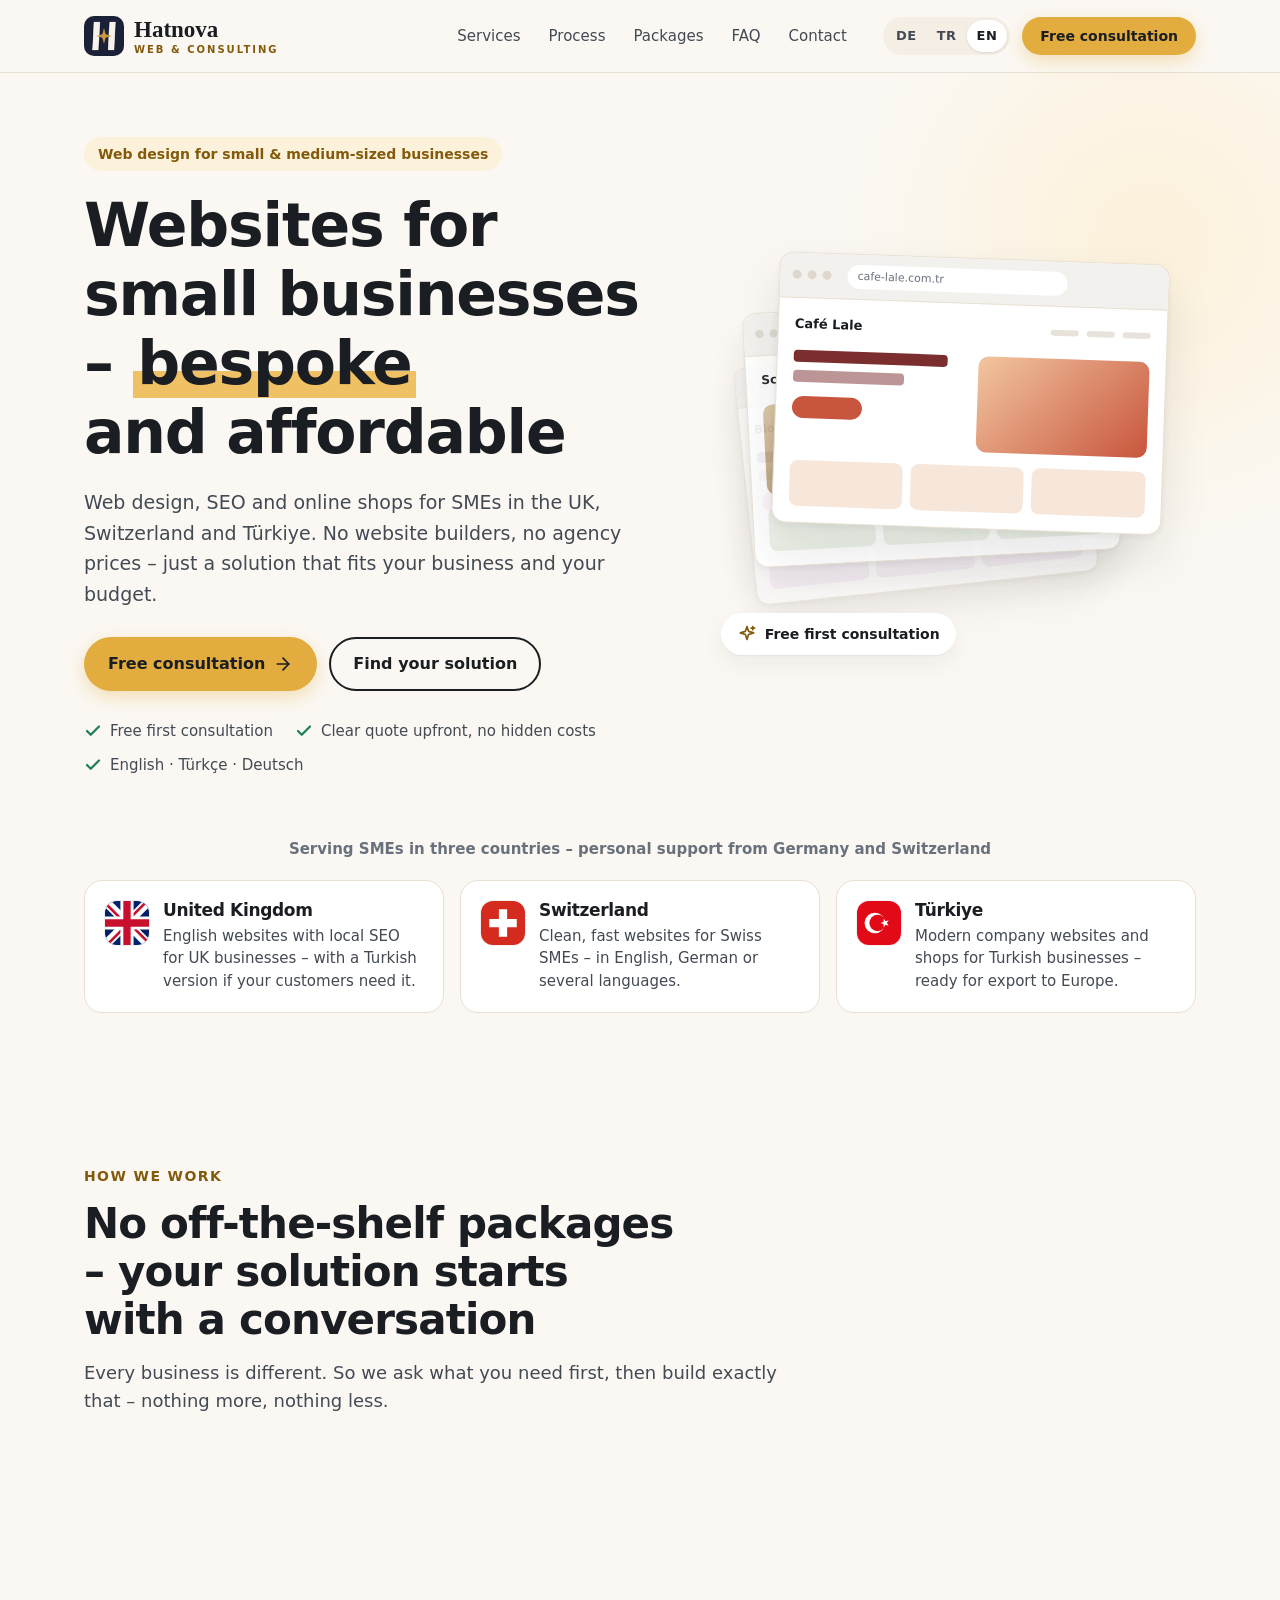
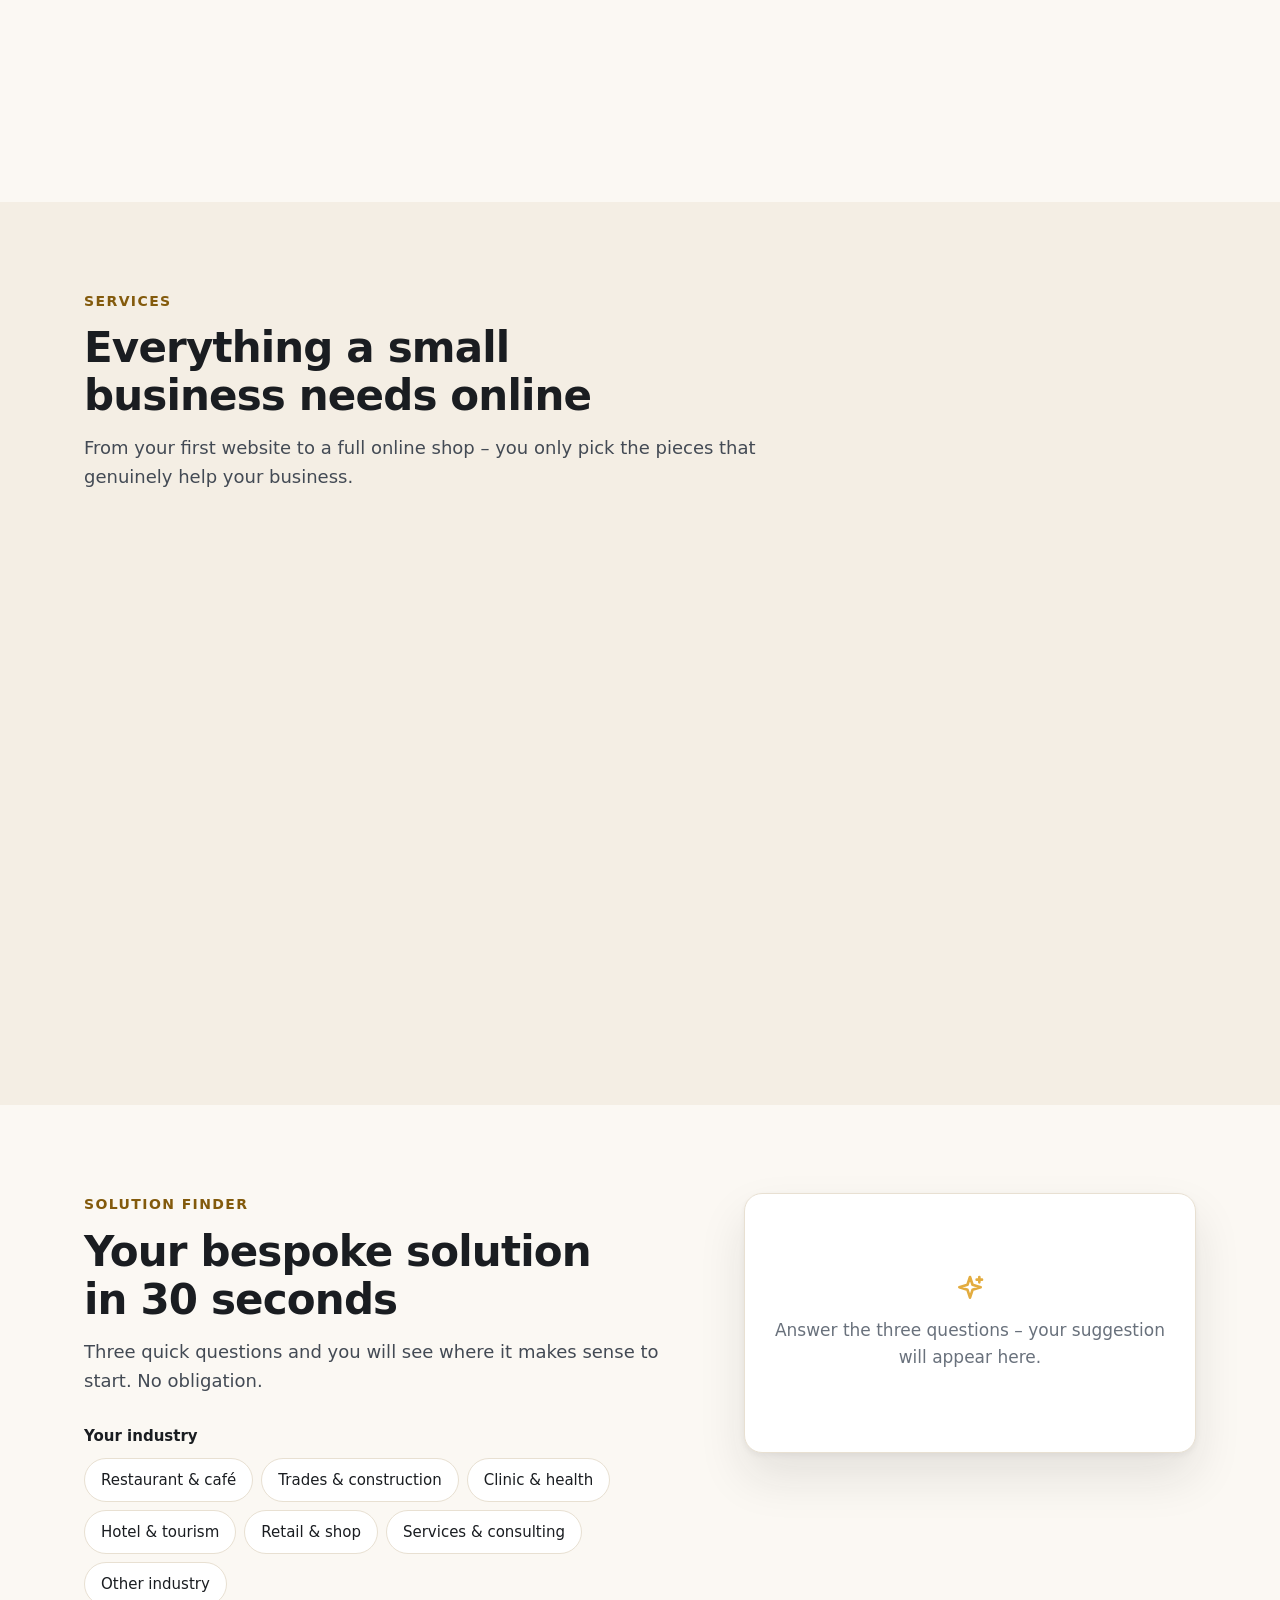
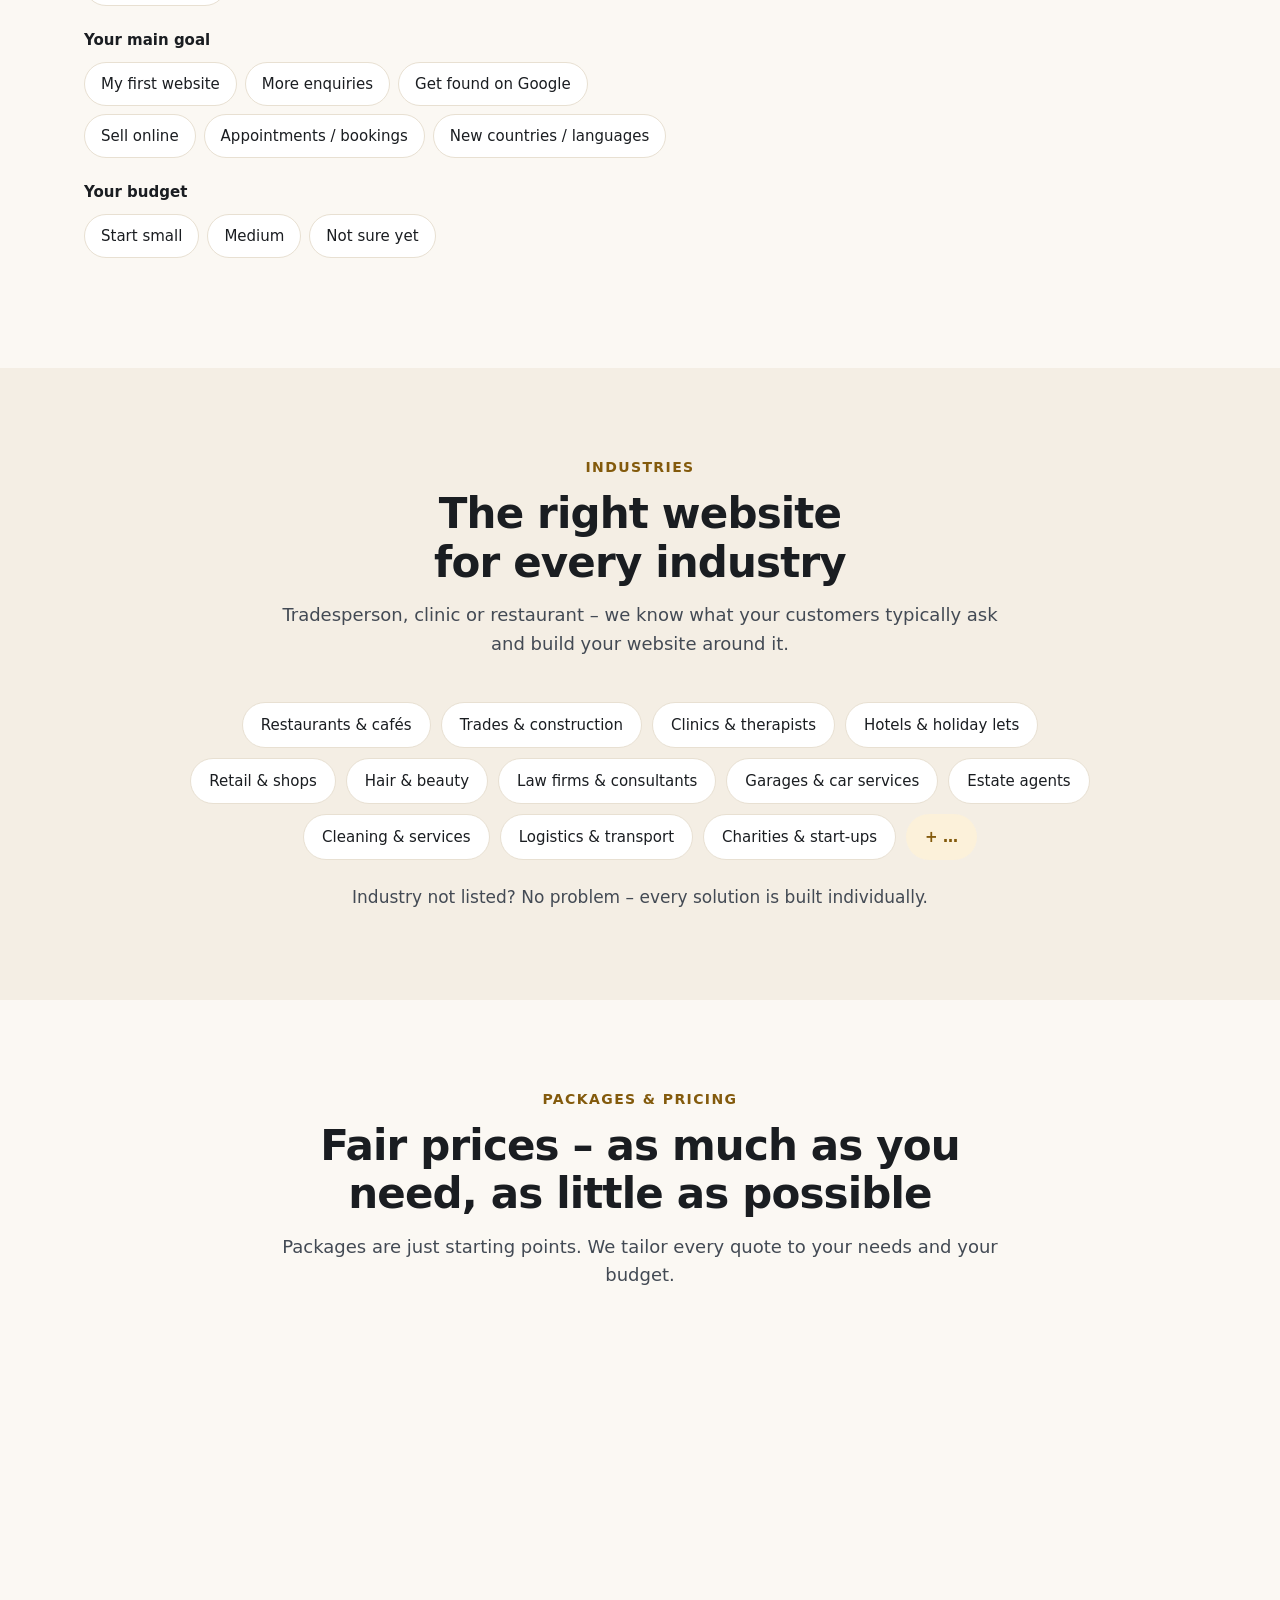
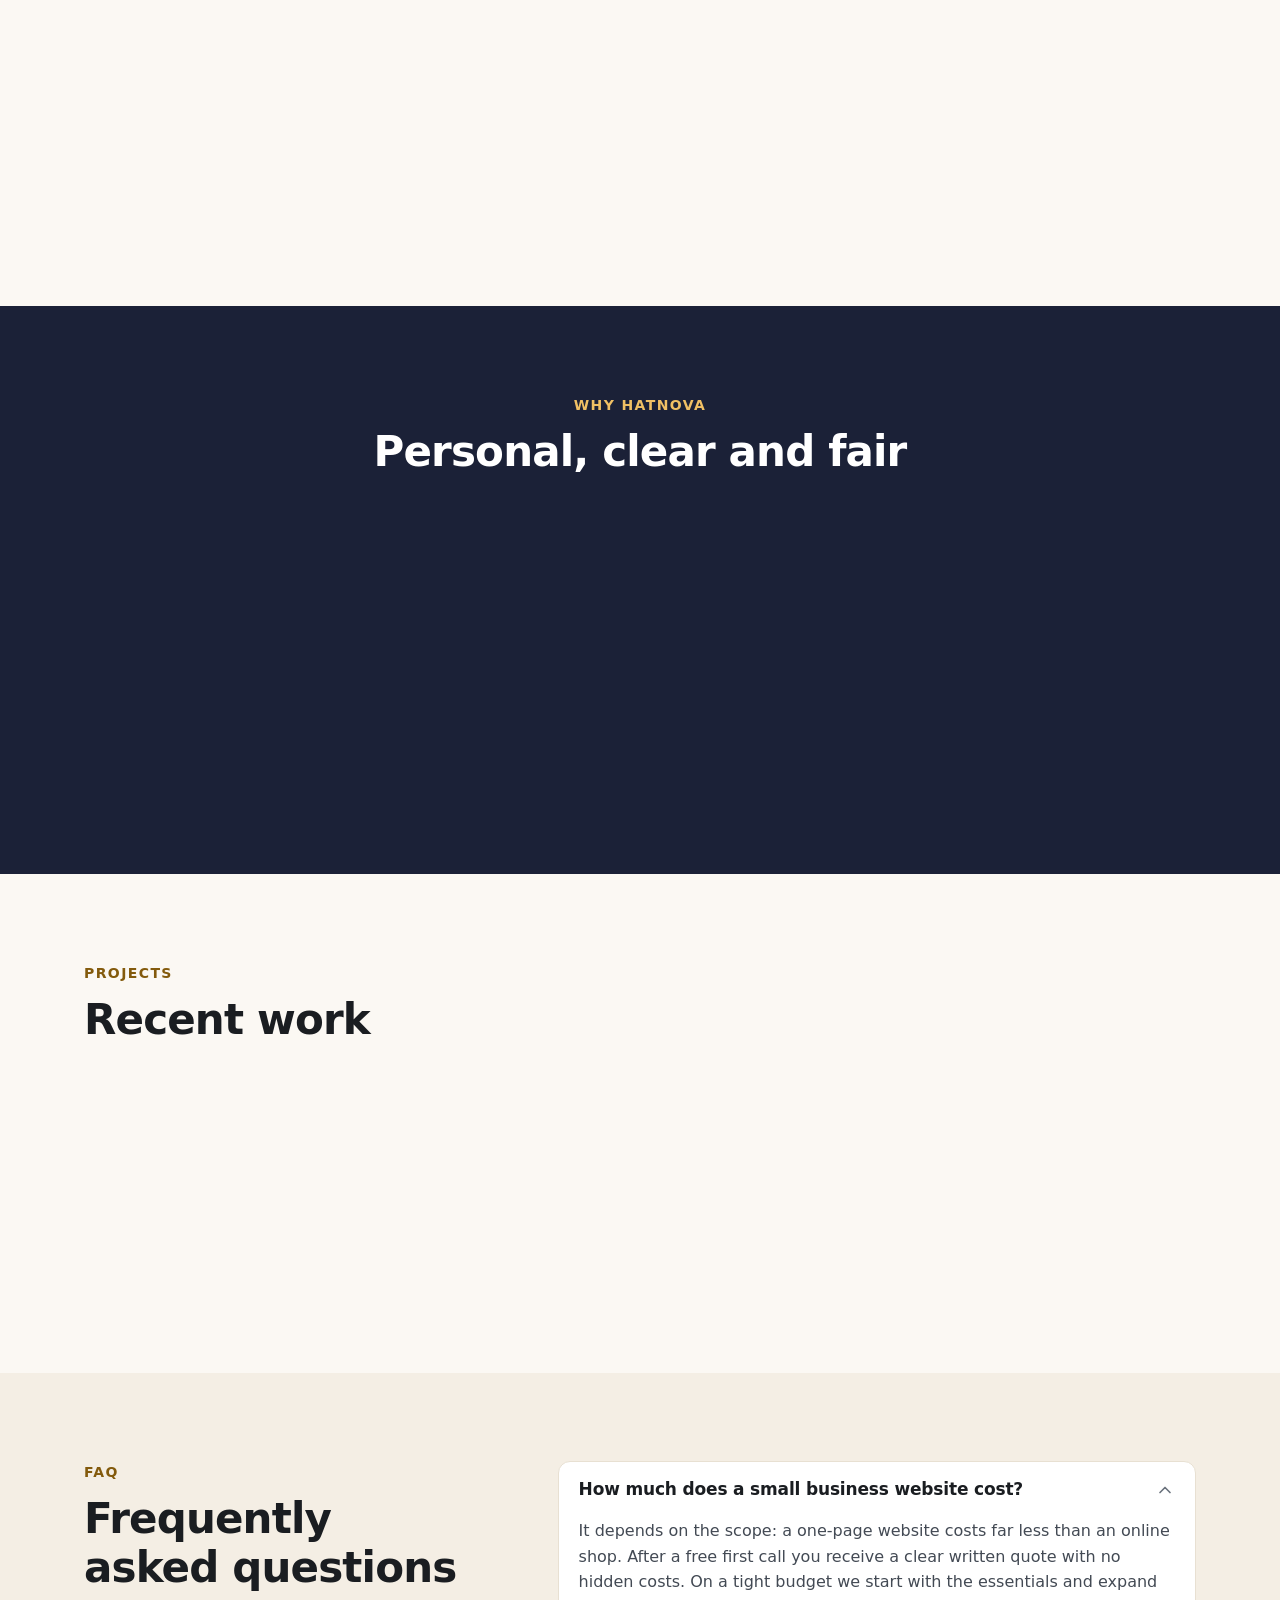
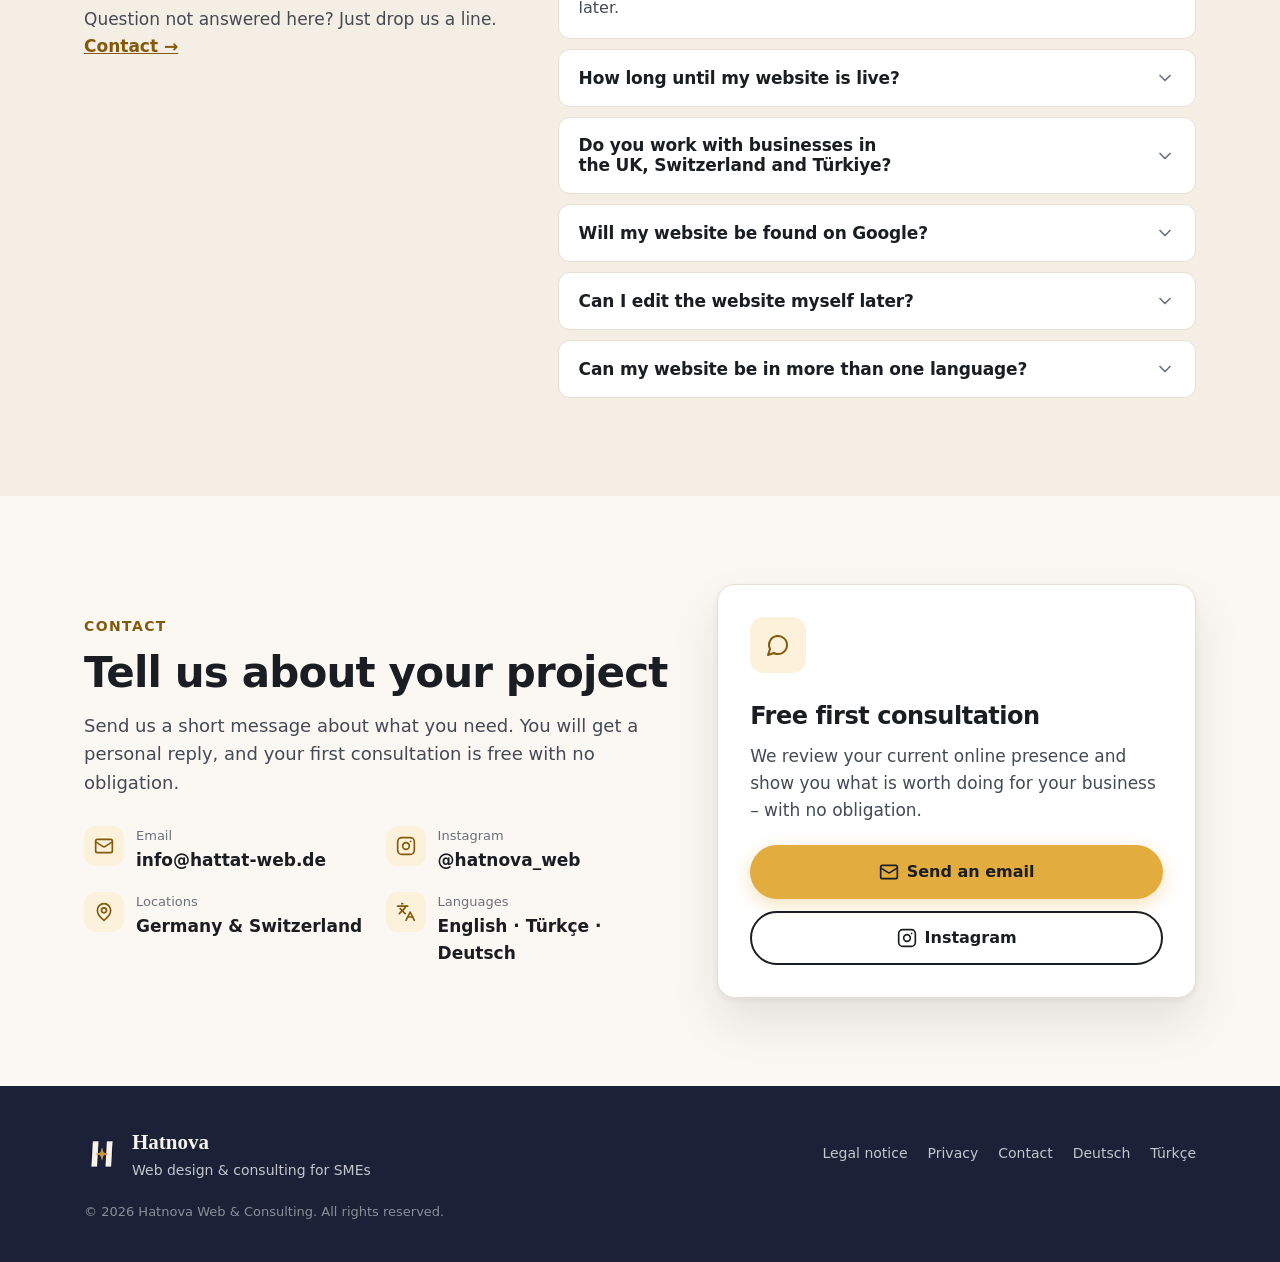
==== commit b22b9d63: "ch0081" ====
--- a/index.html
+++ b/index.html
@@ -3,11 +3,11 @@
 <head>
 <meta charset="UTF-8">
 <meta name="viewport" content="width=device-width, initial-scale=1">
-<title>Affordable Web Design for Small Businesses | Hattat Web</title>
+<title>Affordable Web Design for Small Businesses | Hatnova Web</title>
 <meta name="description" content="Bespoke websites, local SEO and online shops for small businesses in the UK, Switzerland and Türkiye. Free consultation, fair prices, no templates.">
 <meta name="robots" content="index, follow, max-image-preview:large">
 <meta name="referrer" content="strict-origin-when-cross-origin">
-<meta http-equiv="Content-Security-Policy" content="default-src 'self'; script-src 'self' 'sha256-Kk1u40Keu+cRWshVGz23yj2//QJhW+EvqylX0fjTl2g='; style-src 'self' 'sha256-M2/fQ9iyDCOgieNwV9/EhET3MRyS0VQzbaHqveqZ9PA='; img-src 'self' data:; connect-src 'self' https://api.country.is; base-uri 'self'; form-action 'self' mailto:; object-src 'none'">
+<meta http-equiv="Content-Security-Policy" content="default-src 'self'; script-src 'self' 'sha256-PcSUf7aUd9SEFKJdrBlBeCEbjsuFSA8v6JGTnsPnmcI='; style-src 'self' 'sha256-M2/fQ9iyDCOgieNwV9/EhET3MRyS0VQzbaHqveqZ9PA='; img-src 'self' data:; connect-src 'self' https://api.country.is; base-uri 'self'; form-action 'self' mailto:; object-src 'none'">
 <link rel="canonical" href="https://hattat-web.de/">
 <link rel="alternate" hreflang="en" href="https://hattat-web.de/">
 <link rel="alternate" hreflang="de" href="https://hattat-web.de/de/">
@@ -19,8 +19,8 @@
 <link rel="apple-touch-icon" href="assets/mark-180.png">
 <link rel="manifest" href="site.webmanifest">
 <meta property="og:type" content="website">
-<meta property="og:site_name" content="Hattat Webdesign & Consulting">
-<meta property="og:title" content="Affordable Web Design for Small Businesses | Hattat Web">
+<meta property="og:site_name" content="Hatnova Web & Consulting">
+<meta property="og:title" content="Affordable Web Design for Small Businesses | Hatnova Web">
 <meta property="og:description" content="Bespoke websites, local SEO and online shops for small businesses in the UK, Switzerland and Türkiye. Free consultation, fair prices, no templates.">
 <meta property="og:url" content="https://hattat-web.de/">
 <meta property="og:image" content="https://hattat-web.de/assets/og-image.jpg">
@@ -31,10 +31,10 @@
 <meta property="og:locale:alternate" content="tr_TR">
 <meta name="twitter:card" content="summary_large_image">
 <style>html.geo-pending body{visibility:hidden;animation:geo-reveal 0s 2.2s forwards}@keyframes geo-reveal{to{visibility:visible}}</style>
-<script>/* Hattat – Spracherkennung anhand der IP (Land) mit Fallbacks.
+<script>/* Hatnova – Spracherkennung anhand der IP (Land) mit Fallbacks.
    Läuft inline im <head>, damit die Weiterleitung auf "/" ohne Flackern passiert.
    Reihenfolge:
-   1. Manuell gewählte Sprache (localStorage "hattat_lang") gewinnt immer.
+   1. Manuell gewählte Sprache (localStorage "hatnova_lang") gewinnt immer.
    2. Land per IP: zuerst /cdn-cgi/trace (nur wenn Cloudflare vorgeschaltet ist – first-party,
       keine Daten an Dritte), sonst api.country.is.
    3. Fällt alles aus: Browsersprache, sonst Englisch.
@@ -46,7 +46,7 @@
     timeout: 1200,
     browserTurkishWins: true       // Türkischsprachige Browser (z. B. Diaspora in DE/CH/UK) → TR
   };
-  var KEY = "hattat_lang", CC = "hattat_cc";
+  var KEY = "hatnova_lang", CC = "hatnova_cc";
   var BOT = /bot|crawl|spider|slurp|lighthouse|pagespeed|bingpreview|facebookexternalhit|embedly|whatsapp|telegram|preview|headless/i;
 
   function ls(k, v) { try { if (v === undefined) return localStorage.getItem(k); localStorage.setItem(k, v); } catch (e) { return null; } }
@@ -90,7 +90,7 @@
   // ?geotest in der URL schaltet die Bot-Erkennung zum Testen ab
   var isBot = !/[?&]geotest/.test(location.search) && (BOT.test(navigator.userAgent || "") || navigator.webdriver === true);
 
-  w.HattatGeo = {
+  w.HatnovaGeo = {
     isBot: isBot,
     pref: function (v) { return ls(KEY, v); },
     detect: function (cb) { country(function (c) { cb(langFor(c), c); }); },
@@ -111,16 +111,16 @@
   d.documentElement.className += " geo-pending";
   function reveal() { d.documentElement.className = d.documentElement.className.replace(" geo-pending", ""); }
   var cap = setTimeout(reveal, 2000);
-  w.HattatGeo.detect(function (lang) {
+  w.HatnovaGeo.detect(function (lang) {
     clearTimeout(cap);
     if (PATHS[lang]) location.replace(PATHS[lang] + location.hash);
     else reveal();
   });
 })(window, document);
 </script>
-<link rel="stylesheet" href="assets/style.css?v=20261026">
-<script src="assets/app.js?v=20261026" defer></script>
-<script type="application/ld+json">{"@context":"https://schema.org","@graph":[{"@type":"ProfessionalService","@id":"https://hattat-web.de/#org","name":"Hattat Webdesign & Consulting","alternateName":"Hattat Web","url":"https://hattat-web.de/","logo":"https://hattat-web.de/assets/mark-512.png","image":"https://hattat-web.de/assets/og-image.jpg","email":"info@hattat-web.de","description":"Bespoke websites, local SEO and online shops for small businesses in the UK, Switzerland and Türkiye. Free consultation, fair prices, no templates.","address":{"@type":"PostalAddress","addressLocality":"","addressRegion":"","addressCountry":"CH"},"areaServed":[{"@type":"Country","name":"Switzerland"},{"@type":"Country","name":"Türkiye"},{"@type":"Country","name":"United Kingdom"},{"@type":"Country","name":"Germany"}],"knowsLanguage":["de","tr","en"],"sameAs":["https://www.instagram.com/hattat_web/"],"makesOffer":[{"@type":"Offer","itemOffered":{"@type":"Service","name":"Small business websites","description":"Modern, mobile-friendly company websites or one-pagers – designed for you, not built from a template."}},{"@type":"Offer","itemOffered":{"@type":"Service","name":"SEO & local visibility","description":"Get found on Google: keyword research, Google Business Profile and local search in your area."}},{"@type":"Offer","itemOffered":{"@type":"Service","name":"E-commerce websites","description":"Sell online with a clear, secure shop that you can easily manage yourself."}},{"@type":"Offer","itemOffered":{"@type":"Service","name":"Multilingual websites","description":"English, Turkish, German – ideal for businesses with international or multilingual customers."}},{"@type":"Offer","itemOffered":{"@type":"Service","name":"Booking & web apps","description":"Online appointments, reservations, enquiry forms or small tools that save you time."}},{"@type":"Offer","itemOffered":{"@type":"Service","name":"Digital consulting","description":"Honest advice on what is worth it for your business and what is not – in plain English."}}]},{"@type":"WebSite","@id":"https://hattat-web.de/#website","url":"https://hattat-web.de/","name":"Hattat Webdesign & Consulting","inLanguage":["en","de","tr"],"publisher":{"@id":"https://hattat-web.de/#org"}},{"@type":"WebPage","url":"https://hattat-web.de/","name":"Affordable Web Design for Small Businesses | Hattat Web","inLanguage":"en","isPartOf":{"@id":"https://hattat-web.de/#website"},"about":{"@id":"https://hattat-web.de/#org"}},{"@type":"FAQPage","inLanguage":"en","mainEntity":[{"@type":"Question","name":"How much does a small business website cost?","acceptedAnswer":{"@type":"Answer","text":"It depends on the scope: a one-page website costs far less than an online shop. After a free first call you receive a clear written quote with no hidden costs. On a tight budget we start with the essentials and expand later."}},{"@type":"Question","name":"How long until my website is live?","acceptedAnswer":{"@type":"Answer","text":"A one-page website is often ready within a few weeks; larger websites or shops take longer. We agree the exact timeline together."}},{"@type":"Question","name":"Do you work with businesses in the UK, Switzerland and Türkiye?","acceptedAnswer":{"@type":"Answer","text":"Yes. We work with SMEs in the UK, Switzerland, Türkiye and Germany. Meetings take place by video call, phone or email – in English, Turkish or German."}},{"@type":"Question","name":"Will my website be found on Google?","acceptedAnswer":{"@type":"Answer","text":"Every website is built to be technically clean and search-engine friendly. We choose keywords your customers really use and, on request, set up your Google Business Profile for local search."}},{"@type":"Question","name":"Can I edit the website myself later?","acceptedAnswer":{"@type":"Answer","text":"Yes, if you like. We set things up so you can change text, images or offers yourself – or we look after it for you."}},{"@type":"Question","name":"Can my website be in more than one language?","acceptedAnswer":{"@type":"Answer","text":"Yes. We build websites in English, Turkish and German – also combined, with each language found separately on Google."}}]}]}</script>
+<link rel="stylesheet" href="assets/style.css?v=20261029">
+<script src="assets/app.js?v=20261029" defer></script>
+<script type="application/ld+json">{"@context":"https://schema.org","@graph":[{"@type":"ProfessionalService","@id":"https://hattat-web.de/#org","name":"Hatnova Web & Consulting","alternateName":"Hatnova Web","url":"https://hattat-web.de/","logo":"https://hattat-web.de/assets/mark-512.png","image":"https://hattat-web.de/assets/og-image.jpg","email":"info@hattat-web.de","description":"Bespoke websites, local SEO and online shops for small businesses in the UK, Switzerland and Türkiye. Free consultation, fair prices, no templates.","address":{"@type":"PostalAddress","addressCountry":"DE"},"areaServed":[{"@type":"Country","name":"Switzerland"},{"@type":"Country","name":"Türkiye"},{"@type":"Country","name":"United Kingdom"},{"@type":"Country","name":"Germany"}],"knowsLanguage":["de","tr","en"],"sameAs":["https://www.instagram.com/hatnova_web/"],"makesOffer":[{"@type":"Offer","itemOffered":{"@type":"Service","name":"Small business websites","description":"Modern, mobile-friendly company websites or one-pagers – designed for you, not built from a template."}},{"@type":"Offer","itemOffered":{"@type":"Service","name":"SEO & local visibility","description":"Get found on Google: keyword research, Google Business Profile and local search in your area."}},{"@type":"Offer","itemOffered":{"@type":"Service","name":"E-commerce websites","description":"Sell online with a clear, secure shop that you can easily manage yourself."}},{"@type":"Offer","itemOffered":{"@type":"Service","name":"Multilingual websites","description":"English, Turkish, German – ideal for businesses with international or multilingual customers."}},{"@type":"Offer","itemOffered":{"@type":"Service","name":"Booking & web apps","description":"Online appointments, reservations, enquiry forms or small tools that save you time."}},{"@type":"Offer","itemOffered":{"@type":"Service","name":"Digital consulting","description":"Honest advice on what is worth it for your business and what is not – in plain English."}}]},{"@type":"WebSite","@id":"https://hattat-web.de/#website","url":"https://hattat-web.de/","name":"Hatnova Web & Consulting","inLanguage":["en","de","tr"],"publisher":{"@id":"https://hattat-web.de/#org"}},{"@type":"WebPage","url":"https://hattat-web.de/","name":"Affordable Web Design for Small Businesses | Hatnova Web","inLanguage":"en","isPartOf":{"@id":"https://hattat-web.de/#website"},"about":{"@id":"https://hattat-web.de/#org"}},{"@type":"FAQPage","inLanguage":"en","mainEntity":[{"@type":"Question","name":"How much does a small business website cost?","acceptedAnswer":{"@type":"Answer","text":"It depends on the scope: a one-page website costs far less than an online shop. After a free first call you receive a clear written quote with no hidden costs. On a tight budget we start with the essentials and expand later."}},{"@type":"Question","name":"How long until my website is live?","acceptedAnswer":{"@type":"Answer","text":"A one-page website is often ready within a few weeks; larger websites or shops take longer. We agree the exact timeline together."}},{"@type":"Question","name":"Do you work with businesses in the UK, Switzerland and Türkiye?","acceptedAnswer":{"@type":"Answer","text":"Yes. We work with SMEs in the UK, Switzerland, Türkiye and Germany. Meetings take place by video call, phone or email – in English, Turkish or German."}},{"@type":"Question","name":"Will my website be found on Google?","acceptedAnswer":{"@type":"Answer","text":"Every website is built to be technically clean and search-engine friendly. We choose keywords your customers really use and, on request, set up your Google Business Profile for local search."}},{"@type":"Question","name":"Can I edit the website myself later?","acceptedAnswer":{"@type":"Answer","text":"Yes, if you like. We set things up so you can change text, images or offers yourself – or we look after it for you."}},{"@type":"Question","name":"Can my website be in more than one language?","acceptedAnswer":{"@type":"Answer","text":"Yes. We build websites in English, Turkish and German – also combined, with each language found separately on Google."}}]}]}</script>
 </head>
 <body>
 <a class="skip" href="#main">Skip to content</a>
@@ -135,9 +135,9 @@
 
 <header class="site-header" id="top">
   <div class="wrap header-in">
-    <a class="brand" href="./" aria-label="Hattat Webdesign & Consulting">
+    <a class="brand" href="./" aria-label="Hatnova Web & Consulting">
       <img src="assets/mark-64.png" width="40" height="40" alt="">
-      <span class="brand-txt"><strong>HATTAT</strong><small>Webdesign &amp; Consulting</small></span>
+      <span class="brand-txt"><strong>Hatnova</strong><small>WEB &amp; CONSULTING</small></span>
     </a>
     <nav class="nav" id="nav" aria-label="Main">
       <a href="#leistungen">Services</a>
@@ -314,7 +314,7 @@
       </div>
     </aside>
   </div>
-  <script type="application/json" id="finder-data">{"industries": {"food": ["Restaurant & café", ["Mobile-friendly online menu", "One-click booking or ordering"]], "trade": ["Trades & construction", ["Before/after project gallery", "Enquiry form with photo upload"]], "health": ["Clinic & health", ["Online appointment booking", "Treatments explained clearly"]], "hotel": ["Hotel & tourism", ["Direct bookings without portal fees", "Photo gallery & local tips"]], "retail": ["Retail & shop", ["Product catalogue or online shop", "Opening hours & offers kept current"]], "service": ["Services & consulting", ["Clear service pages with price ranges", "Trust through customer reviews"]], "other": ["Other industry", ["Structure built around your processes", "Features based on your needs"]]}, "goals": {"start": ["My first website", ["A professional presence, quickly"]], "leads": ["More enquiries", ["Clear ways to get in touch on every page"]], "google": ["Get found on Google", ["Local SEO & Google Business Profile"]], "sell": ["Sell online", ["Online shop with secure payments"]], "book": ["Appointments / bookings", ["A booking system that saves you time"]], "intl": ["New countries / languages", ["Multilingual pages, each found on Google"]]}, "budgets": {"small": "Start small", "mid": "Medium", "open": "Not sure yet"}, "pkgs": {"start": "Starter package", "business": "Business package", "custom": "Bespoke package"}, "staged": "Tip: we start with the essentials and grow in stages – so it stays affordable.", "always": "Mobile-ready, fast & search-engine friendly", "mail_intro": "Hello Hattat team,\n\nI am interested in a website. My answers from the solution finder:", "mail_outro": "\n\nPlease get in touch to arrange a free consultation.\n\nKind regards", "mail_labels": ["Industry", "Goal", "Budget", "Suggestion"], "email": "info@hattat-web.de"}</script>
+  <script type="application/json" id="finder-data">{"industries": {"food": ["Restaurant & café", ["Mobile-friendly online menu", "One-click booking or ordering"]], "trade": ["Trades & construction", ["Before/after project gallery", "Enquiry form with photo upload"]], "health": ["Clinic & health", ["Online appointment booking", "Treatments explained clearly"]], "hotel": ["Hotel & tourism", ["Direct bookings without portal fees", "Photo gallery & local tips"]], "retail": ["Retail & shop", ["Product catalogue or online shop", "Opening hours & offers kept current"]], "service": ["Services & consulting", ["Clear service pages with price ranges", "Trust through customer reviews"]], "other": ["Other industry", ["Structure built around your processes", "Features based on your needs"]]}, "goals": {"start": ["My first website", ["A professional presence, quickly"]], "leads": ["More enquiries", ["Clear ways to get in touch on every page"]], "google": ["Get found on Google", ["Local SEO & Google Business Profile"]], "sell": ["Sell online", ["Online shop with secure payments"]], "book": ["Appointments / bookings", ["A booking system that saves you time"]], "intl": ["New countries / languages", ["Multilingual pages, each found on Google"]]}, "budgets": {"small": "Start small", "mid": "Medium", "open": "Not sure yet"}, "pkgs": {"start": "Starter package", "business": "Business package", "custom": "Bespoke package"}, "staged": "Tip: we start with the essentials and grow in stages – so it stays affordable.", "always": "Mobile-ready, fast & search-engine friendly", "mail_intro": "Hello Hatnova team,\n\nI am interested in a website. My answers from the solution finder:", "mail_outro": "\n\nPlease get in touch to arrange a free consultation.\n\nKind regards", "mail_labels": ["Industry", "Goal", "Budget", "Suggestion"], "email": "info@hattat-web.de"}</script>
 </section>
 
 <!-- BRANCHEN -->
@@ -370,7 +370,7 @@
 <section class="sec sec-dark" id="vorteile">
   <div class="wrap">
     <div class="sec-head center">
-      <p class="tag">Why Hattat</p>
+      <p class="tag">Why Hatnova</p>
       <h2>Personal, clear and fair</h2>
     </div>
     <div class="cards4">
@@ -456,8 +456,8 @@
       <p class="sec-lead">Send us a short message about what you need. You will get a personal reply, and your first consultation is free with no obligation.</p>
       <ul class="contact-list">
         <li><svg class="i" viewBox="0 0 24 24" aria-hidden="true"><rect x="2" y="4" width="20" height="16" rx="2"/><path d="m22 7-8.97 5.7a1.94 1.94 0 0 1-2.06 0L2 7"/></svg><div><small>Email</small><a href="mailto:info@hattat-web.de">info@hattat-web.de</a></div></li>
-        <li><svg class="i" viewBox="0 0 24 24" aria-hidden="true"><rect x="2" y="2" width="20" height="20" rx="5"/><circle cx="12" cy="12" r="4"/><path d="M17.5 6.5h.01"/></svg><div><small>Instagram</small><a href="https://www.instagram.com/hattat_web/" rel="noopener" target="_blank">@hattat_web</a></div></li>
-        <li><svg class="i" viewBox="0 0 24 24" aria-hidden="true"><path d="M20 10c0 6-8 12-8 12s-8-6-8-12a8 8 0 0 1 16 0Z"/><circle cx="12" cy="10" r="3"/></svg><div><small>Locations</small><span> Switzerland</span></div></li>
+        <li><svg class="i" viewBox="0 0 24 24" aria-hidden="true"><rect x="2" y="2" width="20" height="20" rx="5"/><circle cx="12" cy="12" r="4"/><path d="M17.5 6.5h.01"/></svg><div><small>Instagram</small><a href="https://www.instagram.com/hatnova_web/" rel="noopener" target="_blank">@hatnova_web</a></div></li>
+        <li><svg class="i" viewBox="0 0 24 24" aria-hidden="true"><path d="M20 10c0 6-8 12-8 12s-8-6-8-12a8 8 0 0 1 16 0Z"/><circle cx="12" cy="10" r="3"/></svg><div><small>Locations</small><span>Germany &amp; Switzerland</span></div></li>
         <li><svg class="i" viewBox="0 0 24 24" aria-hidden="true"><path d="m5 8 6 6"/><path d="m4 14 6-6 2-3"/><path d="M2 5h12"/><path d="M7 2h1"/><path d="m22 22-5-10-5 10"/><path d="M14 18h6"/></svg><div><small>Languages</small><span>English · Türkçe · Deutsch</span></div></li>
       </ul>
     </div>
@@ -466,7 +466,7 @@
       <h3>Free first consultation</h3>
       <p>We review your current online presence and show you what is worth doing for your business – with no obligation.</p>
       <a class="btn btn-gold btn-block" href="mailto:info@hattat-web.de?subject=Website%20enquiry%20%E2%80%93%20free%20consultation"><svg class="i" viewBox="0 0 24 24" aria-hidden="true"><rect x="2" y="4" width="20" height="16" rx="2"/><path d="m22 7-8.97 5.7a1.94 1.94 0 0 1-2.06 0L2 7"/></svg> Send an email</a>
-      <a class="btn btn-ghost btn-block" href="https://www.instagram.com/hattat_web/" rel="noopener" target="_blank"><svg class="i" viewBox="0 0 24 24" aria-hidden="true"><rect x="2" y="2" width="20" height="20" rx="5"/><circle cx="12" cy="12" r="4"/><path d="M17.5 6.5h.01"/></svg> Instagram</a>
+      <a class="btn btn-ghost btn-block" href="https://www.instagram.com/hatnova_web/" rel="noopener" target="_blank"><svg class="i" viewBox="0 0 24 24" aria-hidden="true"><rect x="2" y="2" width="20" height="20" rx="5"/><circle cx="12" cy="12" r="4"/><path d="M17.5 6.5h.01"/></svg> Instagram</a>
     </div>
   </div>
 </section>
@@ -477,14 +477,14 @@
   <div class="wrap footer-in">
     <div class="footer-brand">
       <img src="assets/mark-64.png" width="36" height="36" alt="" loading="lazy">
-      <div><strong>HATTAT</strong><span>Web design &amp; consulting for SMEs</span></div>
+      <div><strong>Hatnova</strong><span>Web design &amp; consulting for SMEs</span></div>
     </div>
     <nav class="footer-links" aria-label="Footer">
       <a href="impressum.html">Legal notice</a>
       <a href="datenschutz.html">Privacy</a>
       <a href="#kontakt">Contact</a>
 <a href="de/" hreflang="de" lang="de" data-lang="de">Deutsch</a><a href="tr/" hreflang="tr" lang="tr" data-lang="tr">Türkçe</a>    </nav>
-    <p class="footer-copy">© <span id="year">2026</span> Hattat Webdesign &amp; Consulting. All rights reserved.</p>
+    <p class="footer-copy">© <span id="year">2026</span> Hatnova Web &amp; Consulting. All rights reserved.</p>
   </div>
 </footer>
 
--- a/assets/style.css
+++ b/assets/style.css
@@ -1,10 +1,10 @@
-/* Hattat Webdesign & Consulting – freundlich, hell, nahbar.
+/* Hatnova Web & Consulting – freundlich, hell, nahbar.
    Markenfarben aus dem Logo (Gold + Anthrazit), aber auf hellem Grund statt Luxus-Schwarz. */
 :root{
   --bg:#FBF8F3; --bg-alt:#F4EEE4; --surface:#FFFFFF;
   --ink:#1A1D21; --ink-2:#434A54; --muted:#69717C; --line:#E8E0D2;
   --gold:#E3AC3F; --gold-hi:#F0C064; --gold-ink:#835A0C; --tint:#FCF1DA;
-  --dark:#17191C; --dark-2:#22252A;
+  --dark:#1B2137; --dark-2:#262D49; --serif:Georgia,"Times New Roman",serif;
   --green:#1E7F55;
   --r:18px; --r-sm:12px;
   --shadow:0 1px 2px rgba(26,29,33,.05),0 8px 24px rgba(26,29,33,.06);
@@ -50,8 +50,8 @@
 .brand{display:flex;align-items:center;gap:10px;text-decoration:none}
 .brand img{border-radius:10px}
 .brand-txt{display:flex;flex-direction:column;line-height:1.1}
-.brand-txt strong{font-size:17px;letter-spacing:.18em}
-.brand-txt small{font-size:11px;color:var(--muted);letter-spacing:.06em}
+.brand-txt strong{font-family:var(--serif);font-size:23px;font-weight:700;letter-spacing:0;line-height:1}
+.brand-txt small{font-size:10px;color:var(--gold-ink);letter-spacing:.2em;font-weight:600;margin-top:3px}
 .nav{display:flex;gap:4px;margin-left:auto}
 .nav a{text-decoration:none;font-size:15px;font-weight:500;color:var(--ink-2);padding:8px 12px;border-radius:999px}
 .nav a:hover{background:var(--bg-alt);color:var(--ink)}
@@ -233,7 +233,7 @@
 .footer-in{display:flex;flex-wrap:wrap;align-items:center;justify-content:space-between;gap:20px}
 .footer-brand{display:flex;align-items:center;gap:12px}
 .footer-brand img{border-radius:8px}
-.footer-brand strong{display:block;color:#fff;letter-spacing:.16em}
+.footer-brand strong{display:block;color:#F7F3EA;font-family:var(--serif);font-size:21px;letter-spacing:0}
 .footer-links{display:flex;flex-wrap:wrap;gap:6px 20px}
 .footer-links a{text-decoration:none}
 .footer-links a:hover{color:#fff;text-decoration:underline}
